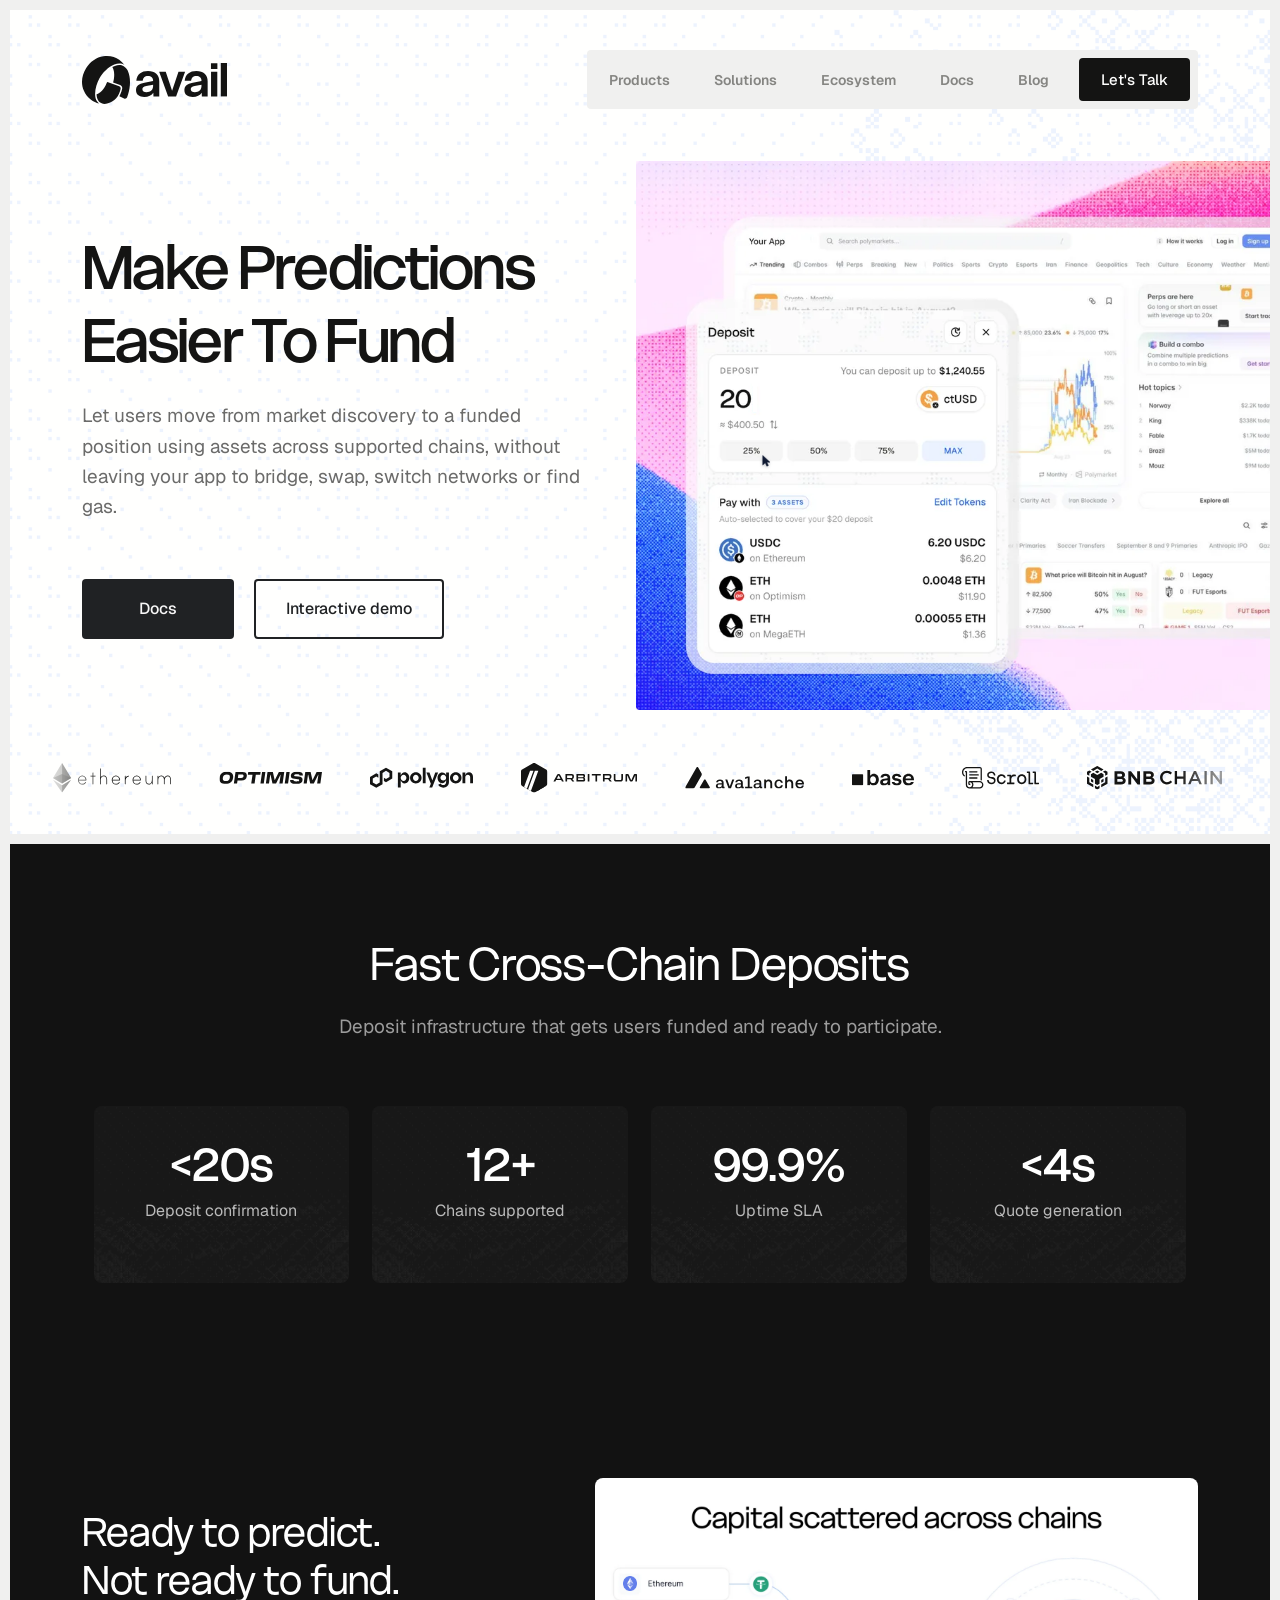
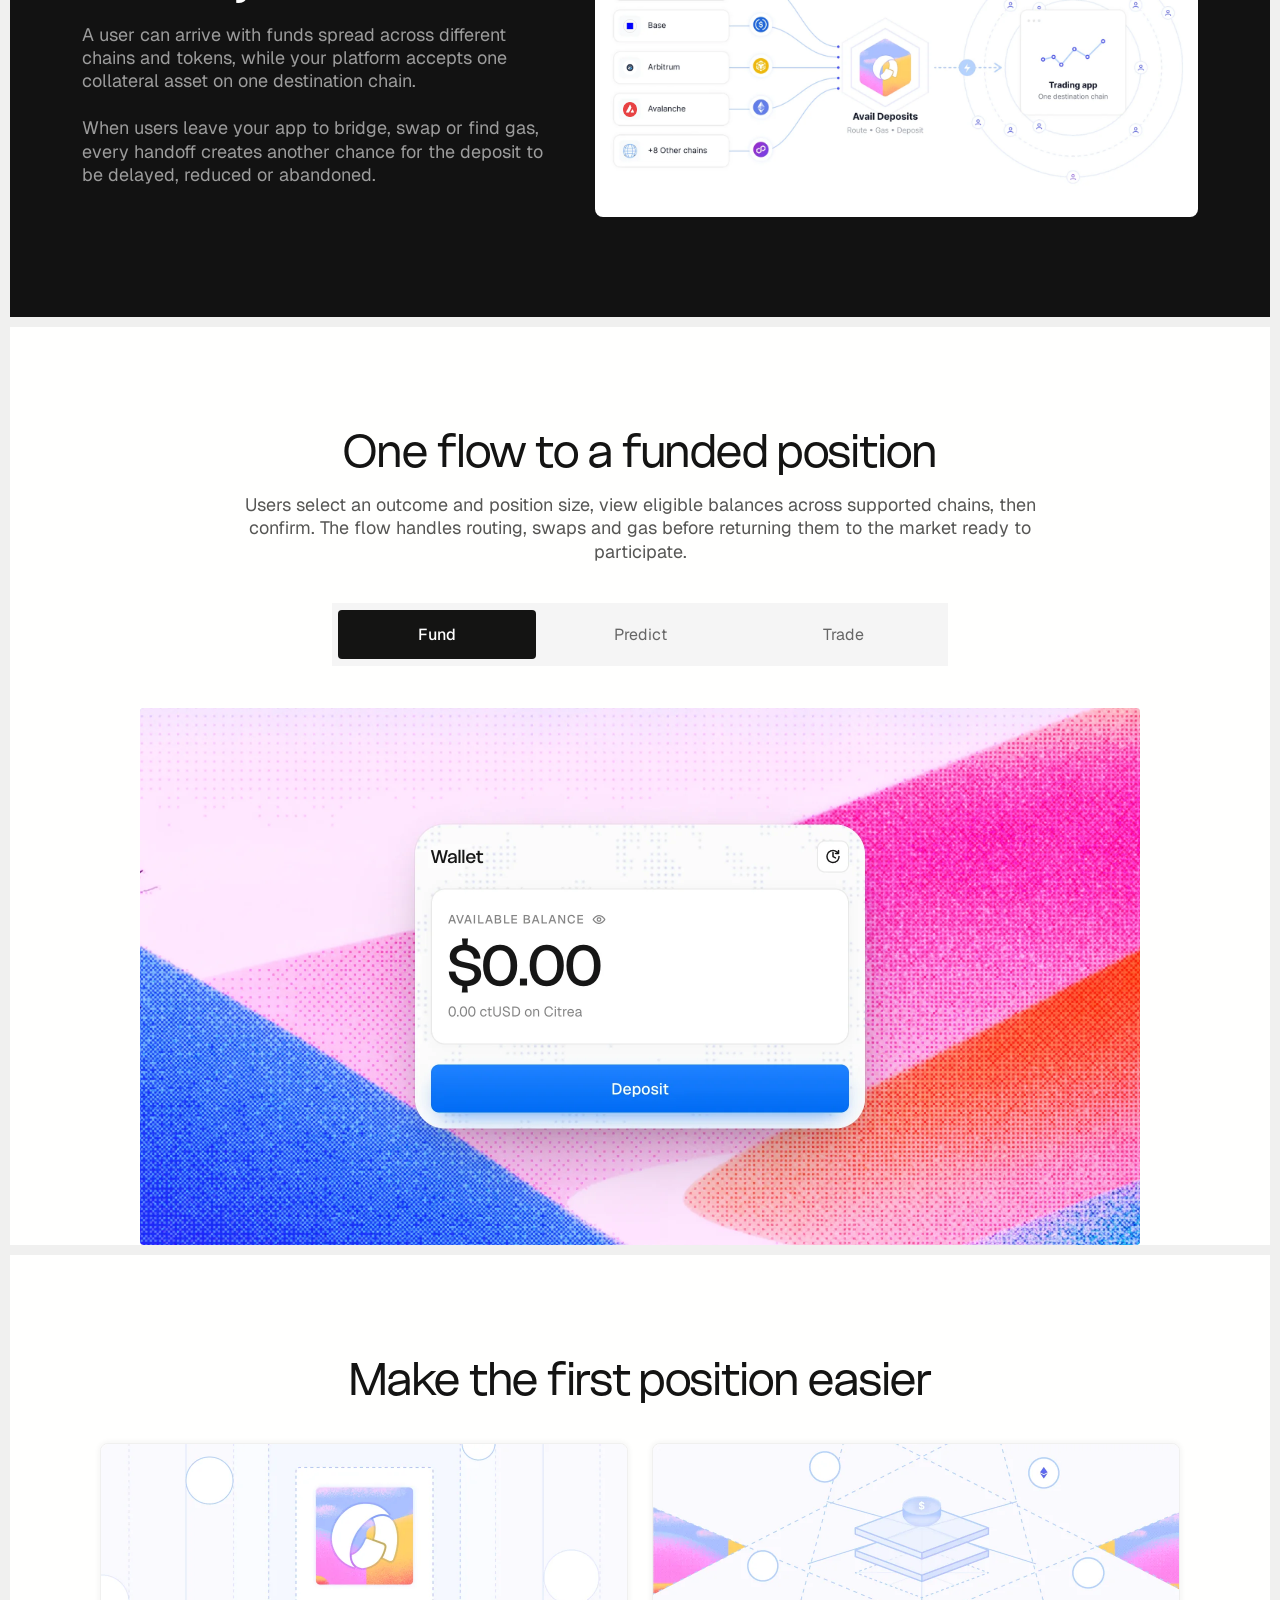
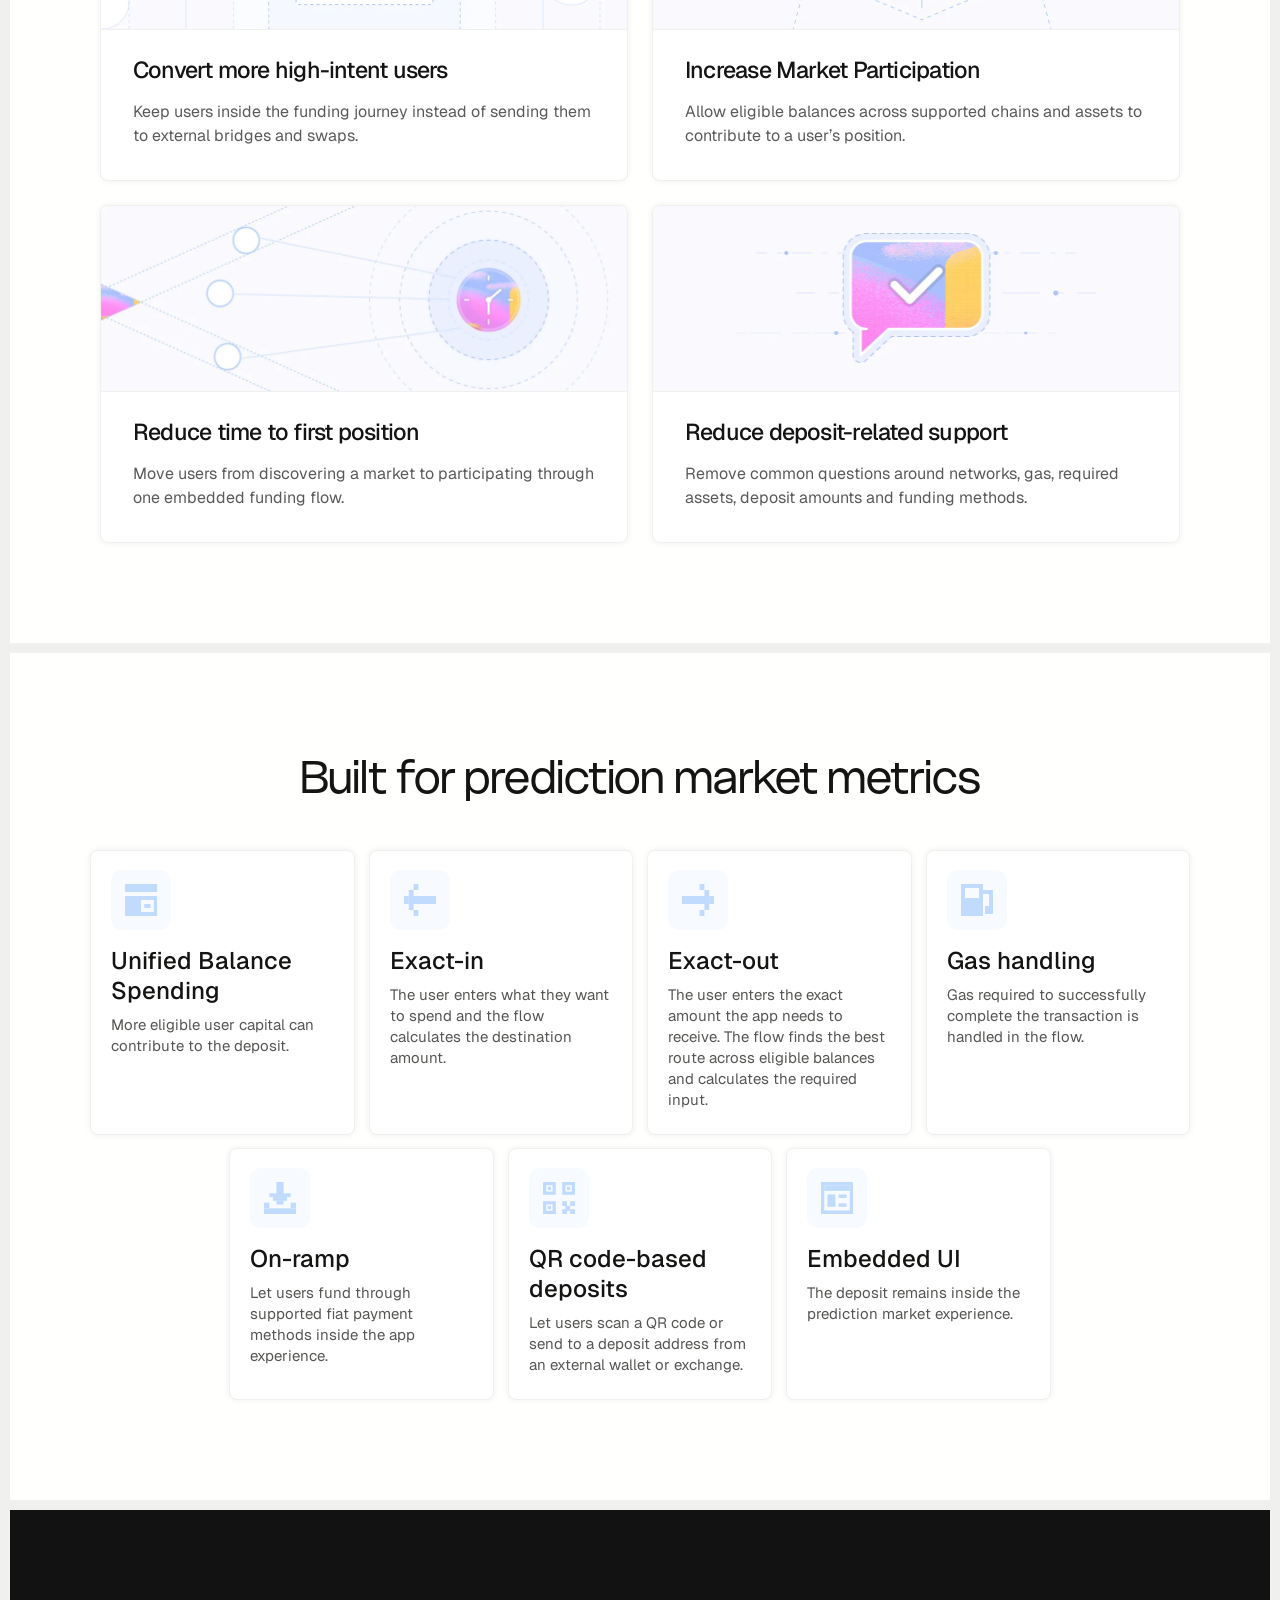
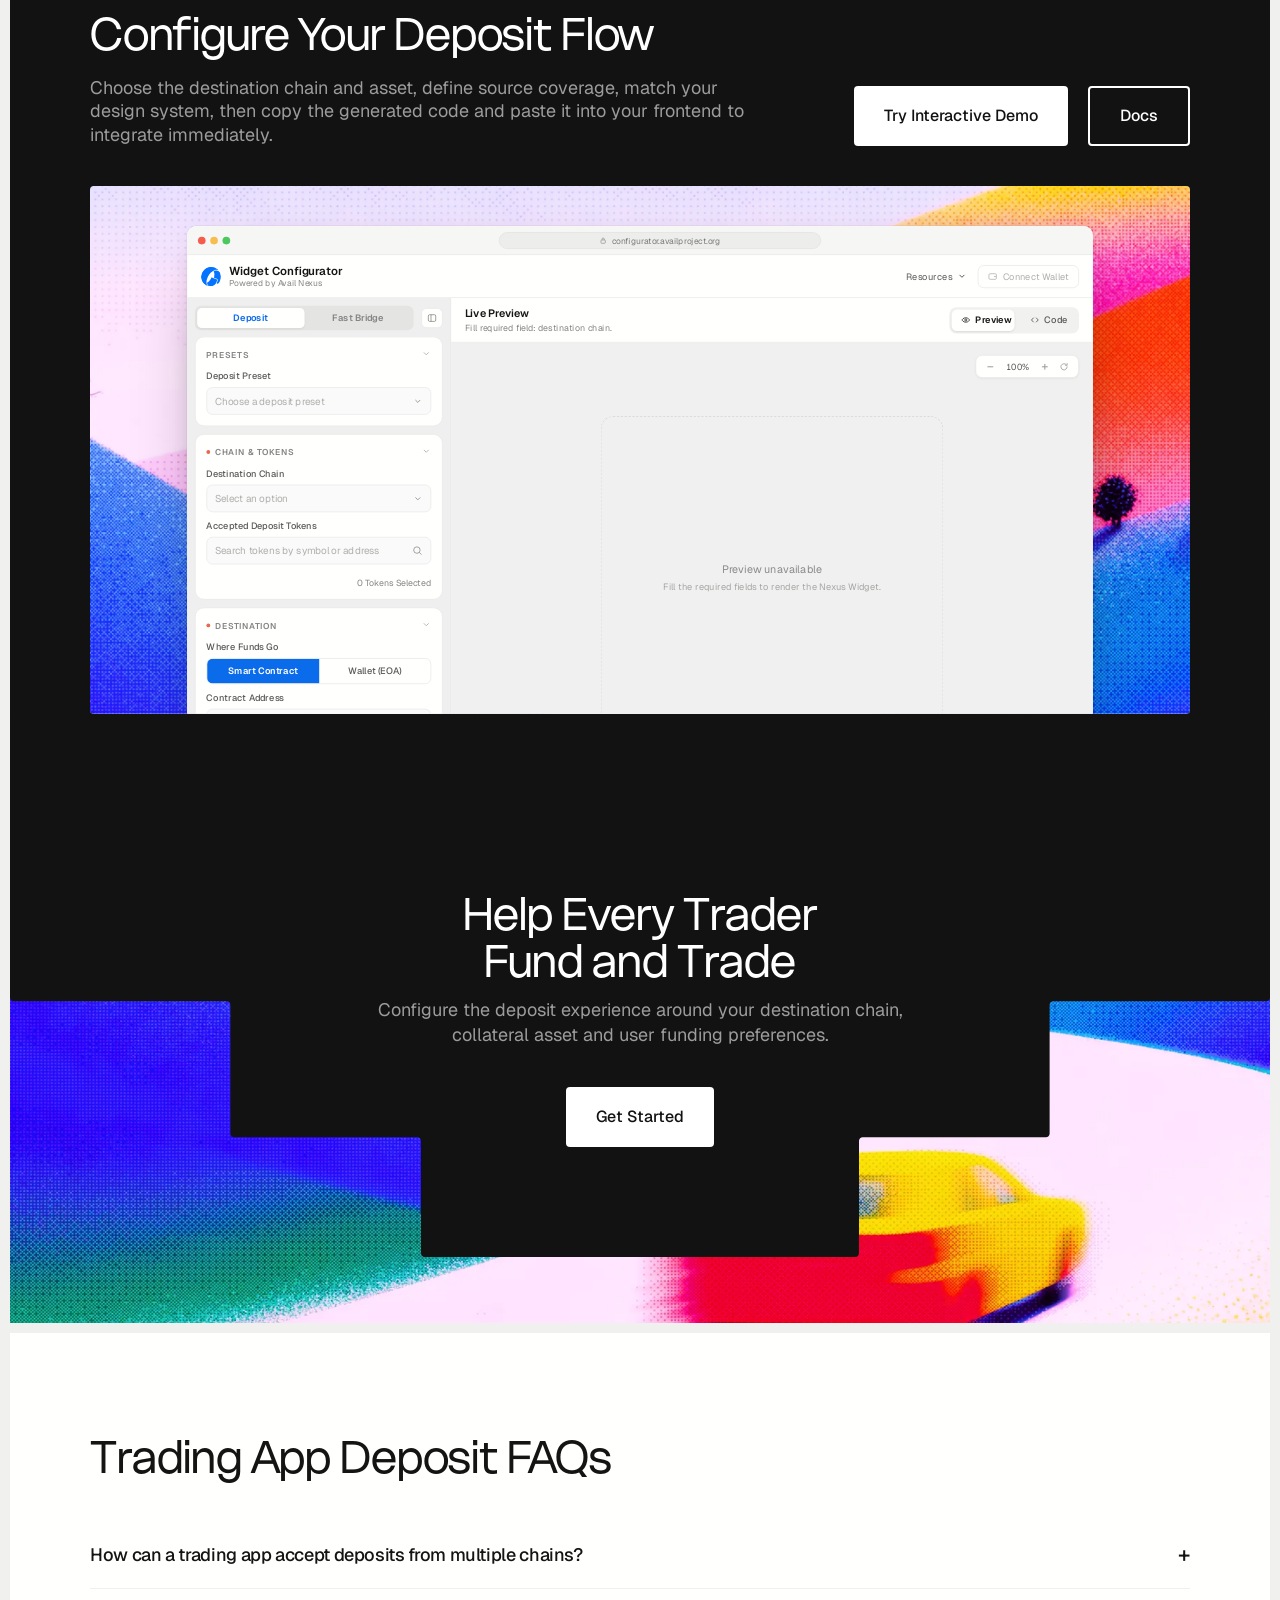
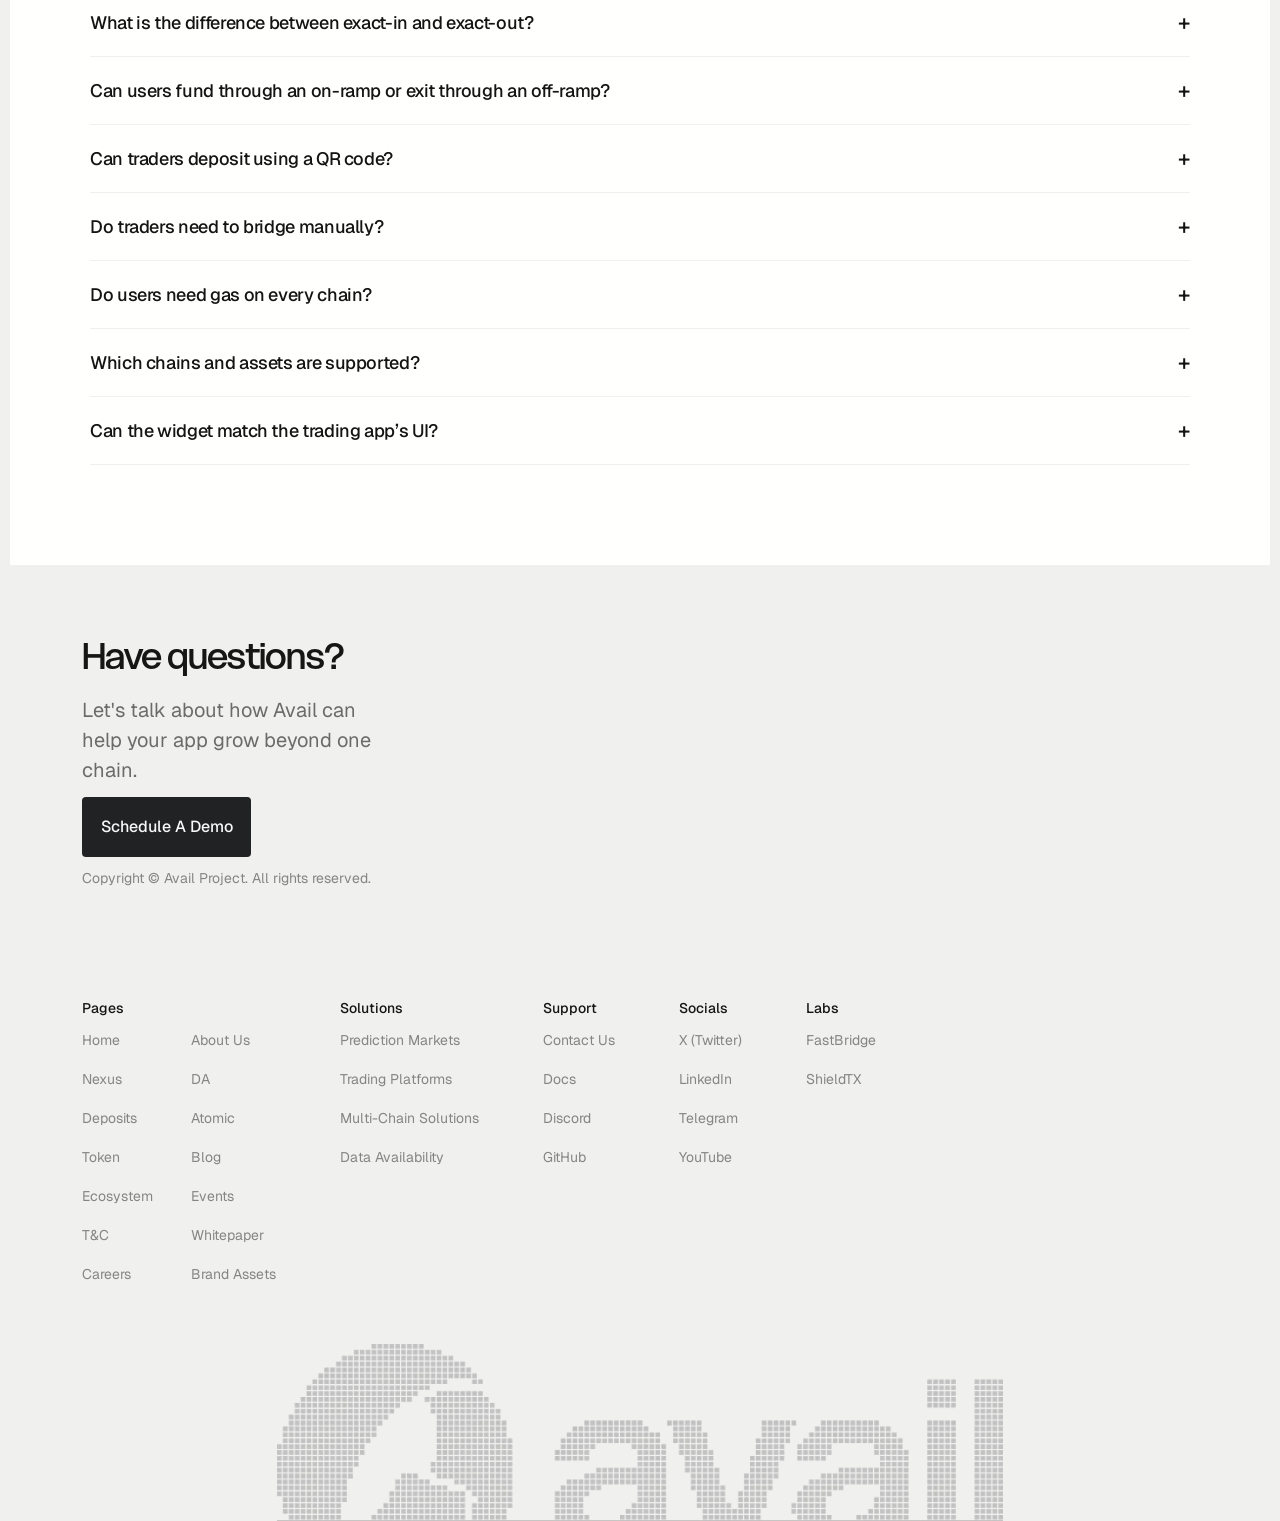
==== prediction-markets/index.html @ 35e4c823 "Bring the prediction page's copy up to the current design The page was built from Figma node 142:629" ====
<!doctype html>
<html lang="en">
<head>
<meta charset="utf-8">
<meta name="viewport" content="width=device-width, initial-scale=1">
<title>Avail Prediction Markets | Cross-Chain Deposit Infrastructure</title>
<meta name="description" content="Let users move from market discovery to a funded position using assets across supported chains, without leaving your app to bridge, swap, switch networks or find gas.">
<link rel="icon" href="../assets/avail-mark.svg">
<link rel="preload" as="image" href="../assets/hero-bg.webp" fetchpriority="high">
<link rel="preload" as="image" href="../assets/hero-position.webp"
      imagesrcset="../assets/hero-position-900.webp 900w, ../assets/hero-position-1400.webp 1400w, ../assets/hero-position.webp 2055w"
      imagesizes="(max-width: 1000px) 100vw, 52vw" fetchpriority="high">
<link rel="preconnect" href="https://fonts.googleapis.com">
<link rel="preconnect" href="https://fonts.gstatic.com" crossorigin>
<link href="https://fonts.googleapis.com/css2?family=Geist:wght@400;500;600&display=swap" rel="stylesheet">
<link rel="stylesheet" href="../styles.css?v=6">
</head>
<body class="page-position">
<div class="frame">

<!-- ========================= HERO ========================= -->
<header class="deposit-hero">
  <div class="nav-header">
    <a class="nav-logo" href="https://www.availproject.org/" aria-label="Avail home">
      <img class="nav-logo__mark" src="../assets/avail-mark.svg" alt="" width="48" height="48">
      <img class="nav-logo__wordmark" src="../assets/avail-wordmark.svg" alt="Avail" width="91" height="34">
    </a>

    <button class="nav-menu" id="navMenu" type="button"
            aria-expanded="false" aria-controls="mobileMenu" aria-label="Open menu">
      <span class="nav-menu__icon" aria-hidden="true"></span>
      <span class="nav-menu__label">Menu</span>
    </button>

    <div class="nav-pill">
      <nav class="nav" id="primaryNav" aria-label="Primary">
        <div class="nav-links">
          <div class="nav-dropdown">
            <button class="nav-links__trigger" type="button" id="trigger-products"
                    aria-haspopup="true" aria-expanded="false" aria-controls="menu-products">Products</button>
            <div class="nav-dropdown__menu nav-dropdown__menu--products" id="menu-products" role="menu" aria-labelledby="trigger-products">
              <div class="nav-dropdown__section">
                <p class="nav-dropdown__heading">For Builders</p>
                <a class="nav-dropdown__link" role="menuitem" href="https://www.availproject.org/deposits">Deposits</a>
                <a class="nav-dropdown__link" role="menuitem" href="https://www.availproject.org/nexus">Nexus</a>
                <a class="nav-dropdown__link" role="menuitem" href="https://www.availproject.org/da">DA</a>
                <a class="nav-dropdown__link" role="menuitem" href="https://www.availproject.org/atomic">Atomic</a>
              </div>
              <div class="nav-dropdown__section">
                <p class="nav-dropdown__heading">For Users</p>
                <a class="nav-dropdown__link" role="menuitem" href="https://fastbridge.availproject.org/" target="_blank" rel="noopener noreferrer">FastBridge</a>
                <a class="nav-dropdown__link" role="menuitem" href="https://www.shieldtx.xyz/" target="_blank" rel="noopener noreferrer">ShieldTX</a>
              </div>
            </div>
          </div>

          <div class="nav-dropdown">
            <button class="nav-links__trigger" type="button" id="trigger-solutions"
                    aria-haspopup="true" aria-expanded="false" aria-controls="menu-solutions">Solutions</button>
            <div class="nav-dropdown__menu" id="menu-solutions" role="menu" aria-labelledby="trigger-solutions">
              <div class="nav-dropdown__section">
                <p class="nav-dropdown__heading">App Developers</p>
                <a class="nav-dropdown__link" role="menuitem" href="https://www.availproject.org/prediction-markets">Prediction Markets</a>
                <a class="nav-dropdown__link" role="menuitem" href="https://www.availproject.org/trading">Trading Platforms</a>
                <a class="nav-dropdown__link" role="menuitem" href="https://www.availproject.org/nexus">Multi-Chain Solutions</a>
              </div>
              <div class="nav-dropdown__section">
                <p class="nav-dropdown__heading">Blockchain Developers</p>
                <a class="nav-dropdown__link" role="menuitem" href="https://www.availproject.org/da">Data Availability</a>
              </div>
            </div>
          </div>

          <a class="nav-links__item" href="https://www.availproject.org/ecosystem">Ecosystem</a>
          <a class="nav-links__item" href="https://docs.availproject.org/" target="_blank" rel="noopener noreferrer">Docs</a>
          <a class="nav-links__item" href="https://blog.availproject.org/" target="_blank" rel="noopener noreferrer">Blog</a>
        </div>
      </nav>
      <a class="btn btn-primary nav-header__cta" href="https://calendly.com/d/cwfp-t3y-gt2/avail-discovery-call" target="_blank" rel="noopener noreferrer">Let's Talk</a>
    </div>
  </div>

  <div class="deposit-hero__inner">
    <div class="deposit-hero__copy">
      <h1 class="deposit-hero__title">Make predictions easier to fund</h1>
      <p class="deposit-hero__lede">Let users move from market discovery to a funded position using assets across supported chains, without leaving your app to bridge, swap, switch networks or find gas.</p>
      <div class="deposit-hero__actions">
        <a class="btn btn-primary" href="https://docs.availproject.org/" target="_blank" rel="noopener noreferrer">Docs</a>
        <a class="btn btn-secondary" href="https://docs.availproject.org/docs/nexus/widgets/components/deposit" target="_blank" rel="noopener noreferrer">Interactive demo</a>
      </div>
    </div>

    <div class="deposit-hero__visual">
      <img class="deposit-hero__art" src="../assets/hero-position.webp" width="2055" height="1779"
           srcset="../assets/hero-position-900.webp 900w, ../assets/hero-position-1400.webp 1400w, ../assets/hero-position.webp 2055w"
           sizes="(max-width: 1000px) 100vw, 52vw"
           fetchpriority="high" decoding="async"
           alt="A prediction market app with the Deposit modal open: 20 ctUSD being funded from USDC on Ethereum, ETH on Optimism and ETH on MegaETH">
      <div class="deposit-hero__caret" aria-hidden="true"></div>
      <div class="deposit-hero__chip" aria-hidden="true"></div>
      <div class="deposit-hero__cursor deposit-hero__cursor--chips" aria-hidden="true">
        <svg viewBox="0 0 16 20" width="100%" height="100%" focusable="false">
          <path d="M1.2 .8 L1.2 16.4 L5.3 12.7 L7.9 18.2 L10.4 17 L7.8 11.7 L13 11.7 Z"
                fill="#101a33" stroke="#101a33" stroke-width=".7" stroke-linejoin="round"/>
        </svg>
      </div>
    </div>
  </div>

  <div class="trust">
    <div class="trust__marquee">
      <div class="trust__row">
        <span class="trust__item"><img src="../assets/chain-ethereum.svg" alt="Ethereum" width="141" height="38" decoding="async"></span>
        <span class="trust__item"><img src="../assets/chain-optimism.svg" alt="Optimism" width="122" height="38" decoding="async"></span>
        <span class="trust__item"><img src="../assets/chain-polygon.svg" alt="Polygon" width="122" height="38" decoding="async"></span>
        <span class="trust__item"><img src="../assets/chain-arbitrum.svg" alt="Arbitrum" width="138" height="38" decoding="async"></span>
        <span class="trust__item"><img src="../assets/chain-avalanche.svg" alt="Avalanche" width="142" height="38" decoding="async"></span>
        <span class="trust__item"><img src="../assets/chain-base.svg" alt="Base" width="73" height="38" decoding="async"></span>
        <span class="trust__item"><img src="../assets/chain-scroll.svg" alt="Scroll" width="92" height="38" decoding="async"></span>
        <span class="trust__item"><img src="../assets/chain-bnb-chain.svg" alt="BNB Chain" width="160" height="38" decoding="async"></span>
        <span class="trust__item"><img src="../assets/chain-hyperevm.svg" alt="HyperEVM" width="135" height="38" decoding="async"></span>
        <!-- second pass: the track loops on translateX(-50%), so it holds two identical halves -->
        <span class="trust__item" aria-hidden="true"><img src="../assets/chain-ethereum.svg" alt="" width="141" height="38" decoding="async"></span>
        <span class="trust__item" aria-hidden="true"><img src="../assets/chain-optimism.svg" alt="" width="122" height="38" decoding="async"></span>
        <span class="trust__item" aria-hidden="true"><img src="../assets/chain-polygon.svg" alt="" width="122" height="38" decoding="async"></span>
        <span class="trust__item" aria-hidden="true"><img src="../assets/chain-arbitrum.svg" alt="" width="138" height="38" decoding="async"></span>
        <span class="trust__item" aria-hidden="true"><img src="../assets/chain-avalanche.svg" alt="" width="142" height="38" decoding="async"></span>
        <span class="trust__item" aria-hidden="true"><img src="../assets/chain-base.svg" alt="" width="73" height="38" decoding="async"></span>
        <span class="trust__item" aria-hidden="true"><img src="../assets/chain-scroll.svg" alt="" width="92" height="38" decoding="async"></span>
        <span class="trust__item" aria-hidden="true"><img src="../assets/chain-bnb-chain.svg" alt="" width="160" height="38" decoding="async"></span>
        <span class="trust__item" aria-hidden="true"><img src="../assets/chain-hyperevm.svg" alt="" width="135" height="38" decoding="async"></span>
      </div>
    </div>
  </div>
</header>

<main>

<!-- ================= Fast Cross-Chain Deposits ================= -->
<section class="deposit-stats">
  <div class="container">
    <div class="deposit-stats__head">
      <h2 class="h2 h2--light">Fast Cross-Chain Deposits</h2>
      <p class="deposit-stats__lede">Deposit infrastructure that gets users funded and ready to participate.</p>
    </div>

    <div class="deposit-stats__grid">
      <div class="deposit-stat"><div class="deposit-stat__value">&lt;20s</div><div class="deposit-stat__label">Deposit confirmation</div></div>
      <div class="deposit-stat"><div class="deposit-stat__value">12+</div><div class="deposit-stat__label">Chains supported</div></div>
      <div class="deposit-stat"><div class="deposit-stat__value">99.9%</div><div class="deposit-stat__label">Uptime SLA</div></div>
      <div class="deposit-stat"><div class="deposit-stat__value">&lt;4s</div><div class="deposit-stat__label">Quote generation</div></div>
    </div>
  </div>

  <div class="deposit-ready">
    <div>
      <h2 class="deposit-ready__title">Ready to predict.<br>Not ready to fund.</h2>
      <div class="deposit-ready__body">
        <p>A user can arrive with funds spread across different chains and tokens, while your platform accepts one collateral asset on one destination chain.</p>
        <p>When users leave your app to bridge, swap or find gas, every handoff creates another chance for the deposit to be delayed, reduced or abandoned.</p>
      </div>
    </div>
    <div class="diagram">
      <img class="diagram__base" src="../assets/diagram-card.webp" loading="lazy" decoding="async" alt="Capital scattered across chains — Ethereum, Base, Arbitrum, Avalanche and 8 other chains routing through Avail Deposits into a trading app on one destination chain">
      <img class="diagram__pin" data-row="1" src="../assets/dg-icon-1.webp" loading="lazy" decoding="async" alt="">
      <img class="diagram__pin" data-row="2" src="../assets/dg-icon-2.webp" loading="lazy" decoding="async" alt="">
      <img class="diagram__pin" data-row="3" src="../assets/dg-icon-3.webp" loading="lazy" decoding="async" alt="">
      <img class="diagram__pin" data-row="4" src="../assets/dg-icon-4.webp" loading="lazy" decoding="async" alt="">
    </div>
  </div>
</section>

<!-- ============== One Flow to a Funded Position ============== -->
<section class="flow">
  <div class="container">
    <h2 class="h2 section__title">One flow to a funded position</h2>
    <p class="flow__lede">Users select an outcome and position size, view eligible balances across supported chains, then confirm. The flow handles routing, swaps and gas before returning them to the market ready to participate.</p>

    <div class="tabs" role="tablist" aria-label="Funded position steps">
      <button class="tab" role="tab" id="tab-fund"    data-seg="fund"    data-label="Fund"    aria-controls="clip-fund"    aria-selected="true">Fund</button>
      <button class="tab" role="tab" id="tab-predict" data-seg="predict" data-label="Predict" aria-controls="clip-predict" aria-selected="false">Predict</button>
      <button class="tab" role="tab" id="tab-trade"   data-seg="trade"   data-label="Trade"   aria-controls="clip-trade"   aria-selected="false">Trade</button>
    </div>
  </div>

  <!-- One continuous run from an empty wallet to a cast bet, cut into the
       three parts the tabs describe. -->
  <div class="flow__panel">
    <video class="flow__video is-on" id="clip-fund" data-seg="fund"
           role="tabpanel" aria-labelledby="tab-fund"
           aria-label="An empty ctUSD wallet on Citrea funded in one deposit, drawing on balances across supported chains"
           data-src="../assets/position/fund.mp4" data-src-sm="../assets/position/fund-sm.mp4" data-poster="../assets/position/fund.webp"
           muted playsinline preload="none"></video>

    <video class="flow__video" id="clip-predict" data-seg="predict"
           role="tabpanel" aria-labelledby="tab-predict" aria-hidden="true"
           aria-label="Picking an outcome on the Citrea Markets question — will BTC close above $120,000 in 2026 — and sizing the position"
           data-src="../assets/position/predict.mp4" data-src-sm="../assets/position/predict-sm.mp4" data-poster="../assets/position/predict.webp"
           muted playsinline preload="none"></video>

    <video class="flow__video" id="clip-trade" data-seg="trade"
           role="tabpanel" aria-labelledby="tab-trade" aria-hidden="true"
           aria-label="Casting the bet — 20.00 ctUSD for 24.09 shares at 83 cents, to win $23.26"
           data-src="../assets/position/trade.mp4" data-src-sm="../assets/position/trade-sm.mp4" data-poster="../assets/position/trade.webp"
           muted playsinline preload="none"></video>
  </div>
</section>

<!-- ============== Get Traders to Their First Trade ============== -->
<section class="section-light">
  <div class="container">
    <h2 class="h2 section__title">Make the first position easier</h2>

    <div class="feature-grid">
      <article class="fcard">
        <div class="fcard__art"><img src="../assets/illo-convert.webp" alt="" loading="lazy"></div>
        <div class="fcard__body">
          <h3 class="fcard__title">Convert more high-intent users</h3>
          <p class="fcard__text">Keep users inside the funding journey instead of sending them to external bridges and swaps.</p>
        </div>
      </article>

      <article class="fcard">
        <div class="fcard__art"><img src="../assets/illo-capital.webp" alt="" loading="lazy"></div>
        <div class="fcard__body">
          <h3 class="fcard__title">Increase Market Participation</h3>
          <p class="fcard__text">Allow eligible balances across supported chains and assets to contribute to a user’s position.</p>
        </div>
      </article>

      <article class="fcard">
        <div class="fcard__art"><img src="../assets/illo-time.webp" alt="" loading="lazy"></div>
        <div class="fcard__body">
          <h3 class="fcard__title">Reduce time to first position</h3>
          <p class="fcard__text">Move users from discovering a market to participating through one embedded funding flow.</p>
        </div>
      </article>

      <article class="fcard">
        <div class="fcard__art"><img src="../assets/illo-support.webp" alt="" loading="lazy"></div>
        <div class="fcard__body">
          <h3 class="fcard__title">Reduce deposit-related support</h3>
          <p class="fcard__text">Remove common questions around networks, gas, required assets, deposit amounts and funding methods.</p>
        </div>
      </article>
    </div>
  </div>
</section>

<!-- ================== Built for Trading Metrics ================== -->
<section class="metrics">
  <div class="container">
    <h2 class="h2 section__title">Built for prediction market metrics</h2>

    <div class="metrics__grid">
      <article class="mcard">
        <div class="mcard__icon"><img src="../assets/ic-wallet.svg" alt="" loading="lazy"></div>
        <h3 class="mcard__title">Unified Balance Spending</h3>
        <p class="mcard__text">More eligible user capital can contribute to the deposit.</p>
      </article>
      <article class="mcard">
        <div class="mcard__icon"><img src="../assets/ic-exact-in.svg" alt="" loading="lazy"></div>
        <h3 class="mcard__title">Exact-in</h3>
        <p class="mcard__text">The user enters what they want to spend and the flow calculates the destination amount.</p>
      </article>
      <article class="mcard">
        <div class="mcard__icon"><img src="../assets/ic-exact-out.svg" data-flip alt="" loading="lazy"></div>
        <h3 class="mcard__title">Exact-out</h3>
        <p class="mcard__text">The user enters the exact amount the app needs to receive. The flow finds the best route across eligible balances and calculates the required input.</p>
      </article>
      <article class="mcard">
        <div class="mcard__icon"><img src="../assets/ic-gas.svg" alt="" loading="lazy"></div>
        <h3 class="mcard__title">Gas handling</h3>
        <p class="mcard__text">Gas required to successfully complete the transaction is handled in the flow.</p>
      </article>
      <article class="mcard">
        <div class="mcard__icon"><img src="../assets/ic-onramp.svg" alt="" loading="lazy"></div>
        <h3 class="mcard__title">On-ramp</h3>
        <p class="mcard__text">Let users fund through supported fiat payment methods inside the app experience.</p>
      </article>
      <article class="mcard">
        <div class="mcard__icon"><img src="../assets/ic-qr.svg" alt="" loading="lazy"></div>
        <h3 class="mcard__title">QR code-based deposits</h3>
        <p class="mcard__text">Let users scan a QR code or send to a deposit address from an external wallet or exchange.</p>
      </article>
      <article class="mcard">
        <div class="mcard__icon"><img src="../assets/ic-embedded.svg" alt="" loading="lazy"></div>
        <h3 class="mcard__title">Embedded UI</h3>
        <p class="mcard__text">The deposit remains inside the prediction market experience.</p>
      </article>
    </div>
  </div>
</section>

<!-- ============== Configure Your Deposit Flow + CTA ============== -->
<section class="configure">
  <div class="configure__head">
    <div class="configure__copy">
      <h2 class="h2 h2--light">Configure Your Deposit Flow</h2>
      <p class="configure__lede">Choose the destination chain and asset, define source coverage, match your design system, then copy the generated code and paste it into your frontend to integrate immediately.</p>
    </div>
    <div class="configure__actions">
      <a class="btn btn-light" href="https://docs.availproject.org/docs/nexus/widgets/components/deposit" target="_blank" rel="noopener noreferrer">Try Interactive Demo</a>
      <a class="btn btn-ghost" href="https://docs.availproject.org/" target="_blank" rel="noopener noreferrer">Docs</a>
    </div>
  </div>

  <div class="configure__panel">
    <!-- the Widget Configurator prototype itself, on the artboard's own gradient -->
    <div class="configurator" id="configurator">
      <iframe class="configurator__frame" id="configuratorFrame"
              title="Widget Configurator walkthrough — presets, chain and tokens, destination, amount rules, theming and the embed code"
              data-src="../flow/configurator.html?hold=1&amp;bg=position-config-bg.webp"
              loading="lazy" tabindex="-1" scrolling="no"></iframe>
    </div>
  </div>

  <div class="cta">
    <img class="cta__bg" src="../assets/position-cta-gradient.webp" alt="" loading="lazy">
    <img class="cta__mask" src="../assets/cta-union.svg" alt="" loading="lazy" decoding="async">
    <div class="cta__inner">
      <div>
        <h2 class="cta__title">Help Every Trader<br>Fund and Trade</h2>
        <p class="cta__text">Configure the deposit experience around your destination chain, collateral asset and user funding preferences.</p>
      </div>
      <div class="cta__actions">
        <a class="btn btn-light" href="https://docs.availproject.org/docs/nexus/widgets/components/deposit" target="_blank" rel="noopener noreferrer">Get Started</a>
      </div>
    </div>
  </div>
</section>

<!-- ========================= FAQs ========================= -->
<section class="faq">
  <div class="container">
    <h2 class="h2 section__title section__title--left">Trading App Deposit FAQs</h2>

    <div class="faq__list" id="faqList">
      <div class="faq__item" data-open="false">
        <button class="faq__q" aria-expanded="false">How can a trading app accept deposits from multiple chains?<span class="faq__icon" aria-hidden="true">+</span></button>
        <div class="faq__a"><div><p>Add an embedded cross-chain deposit flow that accepts eligible assets from supported source chains and delivers the required collateral into the destination app. Routing, bridging and swaps happen inside the funding journey.</p></div></div>
      </div>
      <div class="faq__item" data-open="false">
        <button class="faq__q" aria-expanded="false">What is the difference between exact-in and exact-out?<span class="faq__icon" aria-hidden="true">+</span></button>
        <div class="faq__a"><div><p>Exact-in starts with the amount the trader wants to spend and calculates the destination output. Exact-out starts with the exact amount the app needs to receive, then finds the best route across eligible balances and calculates the required input.</p></div></div>
      </div>
      <div class="faq__item" data-open="false">
        <button class="faq__q" aria-expanded="false">Can users fund through an on-ramp or exit through an off-ramp?<span class="faq__icon" aria-hidden="true">+</span></button>
        <div class="faq__a"><div><p>The experience can surface supported fiat on-ramp and off-ramp routes alongside crypto deposits, subject to provider, asset and regional coverage.</p></div></div>
      </div>
      <div class="faq__item" data-open="false">
        <button class="faq__q" aria-expanded="false">Can traders deposit using a QR code?<span class="faq__icon" aria-hidden="true">+</span></button>
        <div class="faq__a"><div><p>QR code-based deposits let a trader send funds from a supported external wallet or exchange to a deposit address, after which the flow routes the funds into the required destination asset.</p></div></div>
      </div>
      <div class="faq__item" data-open="false">
        <button class="faq__q" aria-expanded="false">Do traders need to bridge manually?<span class="faq__icon" aria-hidden="true">+</span></button>
        <div class="faq__a"><div><p>No. The user stays inside the app while the required cross-chain routing is handled within the deposit flow.</p></div></div>
      </div>
      <div class="faq__item" data-open="false">
        <button class="faq__q" aria-expanded="false">Do users need gas on every chain?<span class="faq__icon" aria-hidden="true">+</span></button>
        <div class="faq__a"><div><p>Gas required to successfully complete the transaction is handled in the flow, so users do not need to separately acquire the required native gas tokens for each step.</p></div></div>
      </div>
      <div class="faq__item" data-open="false">
        <button class="faq__q" aria-expanded="false">Which chains and assets are supported?<span class="faq__icon" aria-hidden="true">+</span></button>
        <div class="faq__a"><div><p>Coverage changes as the network expands. Link users to the live supported chains and tokens documentation for the current list.</p></div></div>
      </div>
      <div class="faq__item" data-open="false">
        <button class="faq__q" aria-expanded="false">Can the widget match the trading app’s UI?<span class="faq__icon" aria-hidden="true">+</span></button>
        <div class="faq__a"><div><p>Yes. Teams can configure supported chains and tokens and adapt the widget interface to fit the application experience.</p></div></div>
      </div>
    </div>
  </div>
</section>

</main>

<!-- ========================= FOOTER ========================= -->
<footer class="site-footer">
  <div class="site-footer__top">
    <div class="site-footer__cta">
      <h2 class="site-footer__headline">Have questions?</h2>
      <p class="site-footer__subcopy">Let's talk about how Avail can help your app grow beyond one chain.</p>
      <a class="btn btn-primary site-footer__btn" href="https://calendly.com/d/cwfp-t3y-gt2/avail-discovery-call" target="_blank" rel="noopener noreferrer">Schedule A Demo</a>
      <p class="site-footer__copyright">Copyright &copy; Avail Project. All rights reserved.</p>
    </div>

    <nav class="site-footer__nav" aria-label="Footer">
      <div class="site-footer__nav-group site-footer__nav-group--pages">
        <h3 class="site-footer__nav-heading">Pages</h3>
        <ul class="site-footer__nav-list site-footer__nav-list--pages">
          <li><a class="site-footer__nav-link" href="https://www.availproject.org/">Home</a></li>
          <li><a class="site-footer__nav-link" href="https://www.availproject.org/about">About Us</a></li>
          <li><a class="site-footer__nav-link" href="https://www.availproject.org/nexus">Nexus</a></li>
          <li><a class="site-footer__nav-link" href="https://www.availproject.org/da">DA</a></li>
          <li><a class="site-footer__nav-link" href="https://www.availproject.org/deposits">Deposits</a></li>
          <li><a class="site-footer__nav-link" href="https://www.availproject.org/atomic">Atomic</a></li>
          <li><a class="site-footer__nav-link" href="https://www.availproject.org/token">Token</a></li>
          <li><a class="site-footer__nav-link" href="https://blog.availproject.org/" target="_blank" rel="noopener noreferrer">Blog</a></li>
          <li><a class="site-footer__nav-link" href="https://www.availproject.org/ecosystem">Ecosystem</a></li>
          <li><a class="site-footer__nav-link" href="https://www.availproject.org/events">Events</a></li>
          <li><a class="site-footer__nav-link" href="https://www.availproject.org/terms">T&amp;C</a></li>
          <li><a class="site-footer__nav-link" href="https://www.availproject.org/whitepaper">Whitepaper</a></li>
          <li><a class="site-footer__nav-link" href="https://avail.keka.com/careers" target="_blank" rel="noopener noreferrer">Careers</a></li>
          <li><a class="site-footer__nav-link" href="https://www.availproject.org/brand">Brand Assets</a></li>
        </ul>
      </div>

      <div class="site-footer__nav-group">
        <h3 class="site-footer__nav-heading">Solutions</h3>
        <ul class="site-footer__nav-list">
          <li><a class="site-footer__nav-link" href="https://www.availproject.org/prediction-markets">Prediction Markets</a></li>
          <li><a class="site-footer__nav-link" href="https://www.availproject.org/trading">Trading Platforms</a></li>
          <li><a class="site-footer__nav-link" href="https://www.availproject.org/nexus">Multi-Chain Solutions</a></li>
          <li><a class="site-footer__nav-link" href="https://www.availproject.org/da">Data Availability</a></li>
        </ul>
      </div>

      <div class="site-footer__nav-group">
        <h3 class="site-footer__nav-heading">Support</h3>
        <ul class="site-footer__nav-list">
          <li><a class="site-footer__nav-link" href="https://www.availproject.org/contact">Contact Us</a></li>
          <li><a class="site-footer__nav-link" href="https://docs.availproject.org/" target="_blank" rel="noopener noreferrer">Docs</a></li>
          <li><a class="site-footer__nav-link" href="https://discord.com/invite/AvailProject" target="_blank" rel="noopener noreferrer">Discord</a></li>
          <li><a class="site-footer__nav-link" href="https://github.com/availproject" target="_blank" rel="noopener noreferrer">GitHub</a></li>
        </ul>
      </div>

      <div class="site-footer__nav-group">
        <h3 class="site-footer__nav-heading">Socials</h3>
        <ul class="site-footer__nav-list">
          <li><a class="site-footer__nav-link" href="https://x.com/AvailProject" target="_blank" rel="noopener noreferrer">X (Twitter)</a></li>
          <li><a class="site-footer__nav-link" href="https://www.linkedin.com/company/availproject/" target="_blank" rel="noopener noreferrer">LinkedIn</a></li>
          <li><a class="site-footer__nav-link" href="https://t.me/AvailCommunity" target="_blank" rel="noopener noreferrer">Telegram</a></li>
          <li><a class="site-footer__nav-link" href="https://www.youtube.com/@AvailProject" target="_blank" rel="noopener noreferrer">YouTube</a></li>
        </ul>
      </div>

      <div class="site-footer__nav-group">
        <h3 class="site-footer__nav-heading">Labs</h3>
        <ul class="site-footer__nav-list">
          <li><a class="site-footer__nav-link" href="https://fastbridge.availproject.org/" target="_blank" rel="noopener noreferrer">FastBridge</a></li>
          <li><a class="site-footer__nav-link" href="https://www.shieldtx.xyz/" target="_blank" rel="noopener noreferrer">ShieldTX</a></li>
        </ul>
      </div>
    </nav>
  </div>

  <div class="site-footer__logo">
    <img class="site-footer__logo-img" src="../assets/footer-wordmark.webp" alt="" loading="lazy">
  </div>
</footer>

</div><!-- /.frame -->

<div class="mobile-menu-overlay" id="mobileMenuOverlay" hidden></div>
<div class="mobile-menu" id="mobileMenu" hidden>
  <nav class="mobile-menu__nav" aria-label="Mobile">
    <details class="mobile-menu__details">
      <summary class="mobile-menu__link">Products</summary>
      <div class="mobile-menu__sub">
        <p class="mobile-menu__heading">For Builders</p>
        <a class="mobile-menu__sublink" href="https://www.availproject.org/deposits">Deposits</a>
        <a class="mobile-menu__sublink" href="https://www.availproject.org/nexus">Nexus</a>
        <a class="mobile-menu__sublink" href="https://www.availproject.org/da">DA</a>
        <a class="mobile-menu__sublink" href="https://www.availproject.org/atomic">Atomic</a>
        <p class="mobile-menu__heading">For Users</p>
        <a class="mobile-menu__sublink" href="https://fastbridge.availproject.org/" target="_blank" rel="noopener noreferrer">FastBridge</a>
        <a class="mobile-menu__sublink" href="https://www.shieldtx.xyz/" target="_blank" rel="noopener noreferrer">ShieldTX</a>
      </div>
    </details>
    <details class="mobile-menu__details">
      <summary class="mobile-menu__link">Solutions</summary>
      <div class="mobile-menu__sub">
        <p class="mobile-menu__heading">App Developers</p>
        <a class="mobile-menu__sublink" href="https://www.availproject.org/prediction-markets">Prediction Markets</a>
        <a class="mobile-menu__sublink" href="https://www.availproject.org/trading">Trading Platforms</a>
        <a class="mobile-menu__sublink" href="https://www.availproject.org/nexus">Multi-Chain Solutions</a>
        <p class="mobile-menu__heading">Blockchain Developers</p>
        <a class="mobile-menu__sublink" href="https://www.availproject.org/da">Data Availability</a>
      </div>
    </details>
    <a class="mobile-menu__link" href="https://www.availproject.org/ecosystem">Ecosystem</a>
    <a class="mobile-menu__link" href="https://docs.availproject.org/" target="_blank" rel="noopener noreferrer">Docs</a>
    <a class="mobile-menu__link" href="https://blog.availproject.org/" target="_blank" rel="noopener noreferrer">Blog</a>
    <a class="btn btn-primary mobile-menu__cta" href="https://calendly.com/d/cwfp-t3y-gt2/avail-discovery-call" target="_blank" rel="noopener noreferrer">Let's Talk</a>
  </nav>
</div>

<script src="../js/deposits.js?v=6" defer></script>

</body>
</html>
---- styles.css ----
/* ============================================================================
   MERGING INTO availproject.org
   ----------------------------------------------------------------------------
   This file is written to be absorbed, not shipped next to the parent's
   stylesheets. The parent loads variables -> base -> nav -> footer -> common,
   and its common.css is already a concatenation of per-page files under
   "===== <name>.css =====" banners. So the merge is:

     1. Delete every block marked  MERGE: DROP.  The parent already supplies
        it, and a second copy is how the two drift apart.
     2. Append what is left to common.css under a new "===== deposits.css ====="
        banner, keeping this file's internal order - several rules depend on it.
     3. Move js/deposits.js into the parent's js/ folder as-is; it already
        matches the parent's one-file-per-page-behaviour convention, and the
        page loads it with defer.

   Anything NOT marked MERGE: DROP is page-specific and travels with the page.
   Class names are already namespaced (deposit-hero*, deposit-ready*,
   deposit-stat*), so nothing here collides with the parent's common.css.

   Deliberate deviations, and why, are in README > Merging into availproject.org.
   ========================================================================== */

/* ============================================================
   Avail Trading — Cross-Chain Deposit Infrastructure
   Built from Figma: Website-Design / node 74:46
   ============================================================ */

/* ---------- Fonts ----------
   MERGE: DROP - variables.css declares both Delight faces already. */
@font-face {
  font-family: 'Delight';
  src: local('Delight Regular'), url('assets/fonts/Delight-Regular.woff2') format('woff2');
  font-weight: 400; font-style: normal; font-display: swap;
}
@font-face {
  font-family: 'Delight';
  src: local('Delight Medium'), url('assets/fonts/Delight-Medium.woff2') format('woff2');
  font-weight: 500; font-style: normal; font-display: swap;
}

/* ---------- Tokens ----------
   MERGE: the names below that the parent's variables.css already defines are
   marked (parent). DROP those lines; keep the rest, which are page-local, and
   move them into the deposits.css block so they sit with the rules using them.
   --page is the open decision: the parent caps every page at 1440px, this one
   runs clamp(1355px, 100vw - 20px, 1760px) and every inner width is a fraction
   of it, so changing it rescales the whole composition. */
:root {
  --black:            #141413;   /* (parent) */
  --ink-card:       #141415;
  --ink-strong:     #151514;
  --text-lg:        #6b6b6a;   /* 20px hero paragraph */
  --text-md:        #565654;   /* 18/15px body */
  --text-muted:     #858585;   /* footer links */
  --nav-link:       #858582;   /* (parent) */
  --card-body:      rgba(20, 20, 21, .7);

  --dark-bg:        #121212;
  --dark-card:      #232323;
  --dark-text:      #9c9c9c;
  --dark-card-text: rgba(255, 255, 255, .7);

  --white:        #fffffe;   /* (parent) */
  --heading:      #161615;   /* (parent) */
  --btn-dark:     #202224;   /* (parent) */
  --btn-dark-text:#f7f7f7;   /* (parent) */
  --grey:    #f0f0ef;   /* (parent) */
  --surface-tab:    #f5f5f5;
  --icon-tile:      #f7fbff;
  --frame:          #ebebeb;
  --border:         #f0f0ef;   /* (parent) */

  --display: 'Delight', 'Geist', system-ui, -apple-system, sans-serif;   /* (parent) */
  --sans:    'Geist', system-ui, -apple-system, 'Segoe UI', sans-serif;   /* (parent) */

  --r-sm: 4px;
  --r-md: 8px;
  --r-lg: 12px;

  /* --page is the design content width (1355px in Figma's 1375px frame).
     Above the design width it grows with the viewport and every inner
     max-width below is expressed as a fraction of it, so the whole
     composition scales instead of just gaining empty gutters. */
  --page:   1355px;
  --section-frame:   10px;   /* (parent) */                            /* Figma frame inset */
  --content-inset: 72px;   /* (parent) */                            /* fixed, as on availproject.org */
  --gutter:    80px;   /* (parent) */
}

@media (min-width: 1201px) {
  :root { --page: clamp(1355px, calc(100vw - 2 * var(--section-frame)), 1760px); }
}

/* ---------- Reset ----------
   MERGE: DROP - base.css covers the reset and the a/img/button defaults. */
*, *::before, *::after { box-sizing: border-box; }
html { -webkit-text-size-adjust: 100%; scroll-behavior: smooth; }
body {
  margin: 0;
  background: var(--white);
  color: var(--black);
  font-family: var(--sans);
  overflow-x: hidden;
}
img { display: block; max-width: 100%; }
a { color: inherit; text-decoration: none; }
button { font: inherit; color: inherit; background: none; border: 0; cursor: pointer; }
p { margin: 0; }
h1, h2, h3 { margin: 0; font-weight: 400; }
ul { margin: 0; padding: 0; list-style: none; }

/* ---------- Layout primitives ---------- */
/* Figma insets the body by 10px on the top/left/right and puts a 10px gap
   between section blocks; the frame colour shows through those gaps. */
.frame {
  background: var(--grey);
  padding: var(--section-frame) var(--section-frame) 0;
}
.frame > .deposit-hero { margin-bottom: var(--section-frame); }
.frame > main {
  display: flex; flex-direction: column;
  gap: var(--section-frame);
}
/* the footer butts directly against the last section — no gap in Figma */

.container { max-width: var(--page); margin-inline: auto; padding-inline: var(--gutter); }
.container--wide { padding-inline: var(--content-inset); }

/* ---------- Buttons ----------
   MERGE: DROP .btn / .btn-primary / .btn-secondary — they are the parent's rules
   verbatim (common.css, "deposit-base" block): 60px tall, square, Geist 500
   16px, duplicated here only so this folder stands alone.
   MERGE: KEEP .btn-light / .btn-ghost — page-local on-dark variants. The parent
   has no equivalent; it re-tints .btn-secondary by context instead. */
.btn {
  display: inline-flex; align-items: center; justify-content: center;
  height: 60px; padding: 0 30px;
  border-radius: var(--r-sm);        /* 4px, the same small radius the tabs
                                        and nav controls already use */
  font-family: var(--sans); font-weight: 500; font-size: 16px; line-height: 1;
  text-align: center; white-space: nowrap;
  transition: opacity .2s ease, background .2s ease, color .2s ease;
}
.btn-primary { background: var(--btn-dark); color: var(--btn-dark-text); }
.btn-primary:hover { opacity: .88; }
.btn-secondary {
  background: transparent; color: var(--btn-dark);
  border: 2px solid var(--btn-dark);
}
.btn-secondary:hover { background: var(--btn-dark); color: var(--btn-dark-text); }
.btn-light   { background: #fff; color: var(--dark-bg); }
.btn-ghost   { background: var(--dark-bg); color: #fff; border: 2px solid #fff; text-transform: capitalize; }
.btn-light:hover, .btn-ghost:hover { opacity: .88; }

/* ============================================================
   HERO
   ============================================================ */
.deposit-hero {
  position: relative;
  background: var(--white);
  overflow: hidden;
}
/* Blue pixel-grid backdrop (4941x2520), mirrored from the supplied art. Not a
   tile — the dot density is composed, heaviest down what is now the right edge —
   so it is placed once and anchored right, letting the crop come off the sparse
   left side. No opacity here: the PNG already
   carries a flat alpha of 64/255, so the 25% wash is baked into the file. */
.deposit-hero::before {
  content: '';
  position: absolute; inset: 0;
  background-image: url('assets/hero-bg.webp');
  background-size: cover;
  background-position: right center;
  background-repeat: no-repeat;
  pointer-events: none;
}
.deposit-hero > * { position: relative; z-index: 1; }

/* ---- Header ----------------------------------------------------------
   MERGE: DROP from here down to `body.menu-open` — nav.css supplies the whole
   nav, dropdown, hamburger and slide-in panel, including the .nav-header__cta
   and .mobile-menu__cta overrides. What follows is a port of those rules, kept
   so this folder stands alone. The one line worth carrying over is
   `.nav-header { max-width: var(--page) }`, if --page survives the merge — see
   the README on that open decision.

   Nav interactions mirror availproject.org: the dropdowns open on hover and
   focus with no JS, an invisible bridge keeps the 10px gap hoverable, and
   :has() closes any sibling that is no longer the one being pointed at. */
.nav-header {
  display: flex; align-items: center; justify-content: space-between;
  gap: 24px;
  max-width: var(--page); margin-inline: auto;
  padding: 40px var(--content-inset);
  position: relative; z-index: 50;
}
/* logo runs at the parent's size: 48px mark + 91x34 wordmark on a 48px row */
.nav-logo { display: inline-flex; align-items: center; gap: 6px; height: 48px; flex-shrink: 0; }
.nav-logo__mark { width: 48px; height: 48px; flex-shrink: 0; }
.nav-logo__wordmark { width: 91px; height: 34px; flex-shrink: 0; }

/* the pill holds the links and the CTA, as on the live nav */
.nav-pill {
  display: flex; align-items: center; gap: 16px;
  flex-shrink: 0;
  background: var(--grey);
  padding: 8px; border-radius: var(--r-sm);
  overflow: visible;
  --nav-pill-height: 62px;   /* the anchor nav.css measures its dropdowns from */
}
.nav { display: flex; align-items: center; align-self: stretch; overflow: visible; }
.nav-links { display: flex; align-items: center; align-self: stretch; gap: 16px; }

/* triggers and plain links share one resting/hover treatment: colour only */
.nav-links__item,
.nav-links__trigger {
  padding: 8px 14px; border-radius: var(--r-sm);
  font-family: inherit; font-weight: 600; font-size: 14px; line-height: normal;
  color: var(--nav-link);
  transition: color .2s ease;
}
.nav-links__trigger { background: none; border: 0; cursor: pointer; }
.nav-links__item:hover,
.nav-links__trigger:hover,
.nav-dropdown:hover .nav-links__trigger,
.nav-dropdown:focus-within .nav-links__trigger { color: var(--black); }

.nav-dropdown { position: relative; display: flex; align-items: center; align-self: stretch; }

/* invisible bridge across the gap, so travelling into the menu keeps it open */
.nav-dropdown::after {
  content: '';
  position: absolute; left: 0; top: 100%;
  min-width: 248px; height: 18px;
  z-index: 99;
  pointer-events: none;
}
.nav-dropdown:hover::after,
.nav-dropdown:focus-within::after { pointer-events: auto; }

.nav-dropdown__menu {
  position: absolute;
  /* 10px under the pill, not under the trigger: 100% is the stretched item,
     plus the pill's own 8px bottom padding */
  top: calc((var(--nav-pill-height, 62px) + 100%) / 2 + 10px);
  left: 0;
  min-width: 248px;
  padding: 16px 20px;
  background: var(--grey);
  border-radius: var(--r-sm);
  box-shadow: 0 4px 16px rgba(0, 0, 0, .06);
  z-index: 100;
  opacity: 0; visibility: hidden;
  transform: translateY(-4px);
  transition: opacity .15s ease, visibility .15s ease, transform .15s ease;
  pointer-events: none;
}
/* keeps the gap itself hoverable once the menu is open */
.nav-dropdown__menu::before {
  content: '';
  position: absolute; left: 0; right: 0; top: -18px; height: 18px;
}
.nav-dropdown:hover .nav-dropdown__menu,
.nav-dropdown:focus-within .nav-dropdown__menu {
  opacity: 1; visibility: visible;
  transform: translateY(0);
  pointer-events: auto;
}
/* only one open at a time */
.nav-links:has(.nav-dropdown:hover) .nav-dropdown:not(:hover) .nav-dropdown__menu,
.nav-links:has(.nav-dropdown:focus-within) .nav-dropdown:not(:focus-within) .nav-dropdown__menu {
  opacity: 0; visibility: hidden;
  transform: translateY(-4px);
  pointer-events: none;
}
.nav-links:has(.nav-dropdown:hover) .nav-dropdown:not(:hover)::after,
.nav-links:has(.nav-dropdown:focus-within) .nav-dropdown:not(:focus-within)::after {
  pointer-events: none;
}

.nav-dropdown__menu--products { padding-block: 12px; }
.nav-dropdown__menu--products .nav-dropdown__link { padding: 8px 0; }

.nav-dropdown__section + .nav-dropdown__section {
  margin-top: 12px; padding-top: 12px;
  border-top: 1px solid rgba(20, 20, 19, .08);
}
.nav-dropdown__heading {
  margin: 0 0 4px;
  font-family: var(--sans);
  font-size: 11px; font-weight: 600;
  letter-spacing: .08em; text-transform: uppercase;
  color: #888888;
}
/* menu links run the hover the other way: black at rest, grey on hover */
.nav-dropdown__link {
  display: block; padding: 6px 0;
  font-family: var(--sans); font-size: 14px; line-height: normal;
  color: var(--black); white-space: nowrap;
  transition: color .2s ease;
}
.nav-dropdown__link:hover { color: var(--nav-link); }

/* matches nav.css's `.landing__container .nav-header__cta` override: the pill
   CTA is shorter and rounder than a page .btn, and it is set in Geist. */
.nav-header__cta {
  height: auto; padding: 14px 22px;
  border-radius: var(--r-sm);
  background: var(--black); color: var(--white);
  font-size: 15px; line-height: 15px;
  flex-shrink: 0;
}
.nav-header__cta:hover { opacity: .85; }

/* ---- Menu button + slide-in panel (mobile) ---- */
.nav-menu {
  display: none; align-items: center; gap: 8px;
  padding: 8px 12px; border-radius: var(--r-sm);
  font-family: var(--sans); font-size: 14px; line-height: normal;
  color: var(--black);
  background: rgba(255, 255, 255, .85);
  backdrop-filter: blur(4px);
  border: 0; cursor: pointer;
}
.nav-menu__icon { position: relative; width: 16px; height: 11px; }
.nav-menu__icon::before,
.nav-menu__icon::after {
  content: '';
  position: absolute; left: 2px;
  width: 12px; height: 1.33px; border-radius: .67px;
  background: currentColor;
  transition: transform .2s ease, top .2s ease;
}
.nav-menu__icon::before { top: 0; box-shadow: 0 4.67px 0 currentColor; }
.nav-menu__icon::after  { bottom: 0; }
.nav-menu[aria-expanded="true"] .nav-menu__icon::before {
  top: 5px; box-shadow: none; transform: rotate(45deg);
}
.nav-menu[aria-expanded="true"] .nav-menu__icon::after {
  top: 5px; bottom: auto; transform: rotate(-45deg);
}

.mobile-menu-overlay {
  display: none; position: fixed; inset: 0; z-index: 55;
  background: rgba(0, 0, 0, .4);
  opacity: 0; transition: opacity .2s ease;
}
.mobile-menu-overlay:not([hidden]) { opacity: 1; }

.mobile-menu {
  display: none;
  position: fixed; top: 0; right: 0; bottom: 0; left: 50px;
  z-index: 60;
  background: rgba(255, 255, 254, .98);
  backdrop-filter: blur(8px);
  padding: 24px 40px;
  transform: translateX(100%);
  transition: transform .25s ease;
  overflow-y: auto;
}
.mobile-menu:not([hidden]) { transform: translateX(0); }
.mobile-menu__nav {
  display: flex; flex-direction: column; gap: 8px;
  width: 100%;
  padding-top: calc(var(--mobile-menu-top, 88px) + 40px);
}
.mobile-menu__close {
  position: absolute;
  top: calc(var(--mobile-menu-top, 88px) - 56px); right: 40px;
  z-index: 16;
  display: flex; align-items: center; justify-content: center;
  width: 56px; height: 56px; padding: 0;
  background: transparent; border: 0; cursor: pointer;
  font-size: 48px; line-height: 1; color: var(--black);
}
.mobile-menu__close::before { content: '\00d7'; }

.mobile-menu__link {
  display: block; padding: 16px 0;
  font-family: var(--sans); font-size: 16px; line-height: 1.3;
  color: var(--black);
  border-bottom: 1px solid var(--border);
}
.mobile-menu__details { border-bottom: 1px solid var(--border); }
.mobile-menu__details > summary { list-style: none; cursor: pointer; border-bottom: 0; }
.mobile-menu__details > summary::-webkit-details-marker { display: none; }
.mobile-menu__details > summary.mobile-menu__link {
  display: flex; align-items: center; justify-content: space-between;
}
.mobile-menu__details > summary.mobile-menu__link::after {
  content: '';
  width: 8px; height: 8px;
  border-right: 1.5px solid currentColor;
  border-bottom: 1.5px solid currentColor;
  transform: rotate(45deg);
  transition: transform .2s ease;
  flex-shrink: 0; margin-right: 4px;
}
.mobile-menu__details[open] > summary.mobile-menu__link::after { transform: rotate(-135deg); }
.mobile-menu__sub { padding: 0 0 12px 16px; }
.mobile-menu__heading {
  margin: 8px 0 4px;
  font-family: var(--sans);
  font-size: 11px; font-weight: 600;
  letter-spacing: .08em; text-transform: uppercase;
  color: #888888;
}
.mobile-menu__sub > .mobile-menu__heading:not(:first-child) {
  padding-top: 12px; border-top: 1px solid rgba(20, 20, 19, .08);
}
.mobile-menu__sublink {
  display: block; padding: 10px 0;
  font-family: var(--sans); font-size: 16px; line-height: 1.3;
  color: var(--black);
}
.mobile-menu__cta {
  margin-top: 24px; width: 100%;
  height: auto; padding: 14px 22px;
  background: var(--black); color: var(--white);
  border-radius: var(--r-sm);
  font-size: 15px;
  text-align: center;
}
body.menu-open { overflow: hidden; }
/* ---- end of the nav.css port (everything above is MERGE: DROP) ---- */

/* ---- Hero body ---- */
.deposit-hero__inner {
  overflow: hidden;             /* clips the visual at the frame edge, as in Figma */
  display: grid;
  grid-template-columns: minmax(0, 547fr) minmax(0, 685fr);
  align-items: center;
  column-gap: 3.975%;           /* 51px across the 1283px content box */
  max-width: var(--page); margin-inline: auto;
  padding: 0 0 0 var(--content-inset);
  min-height: 573px;
}
.deposit-hero__copy { padding-block: 40px; }
.deposit-hero__title {
  font-family: var(--display); font-weight: 500;
  font-size: clamp(34px, 4.723vw, 74px);
  line-height: 1.2; letter-spacing: -1.68px;
  text-transform: capitalize; color: var(--black);
}
/* The headline wraps to two lines by design; the old one-line rule was for
   the shorter "Multichain Deposits" and would now overflow the column. */

.deposit-hero__lede {
  margin-top: 24px;
  font-size: clamp(17px, 1.48vw, 20px); line-height: 1.6; color: var(--text-lg);
}
.deposit-hero__actions { display: flex; flex-wrap: wrap; gap: 20px; margin-top: 56px; }
.deposit-hero__actions .btn-primary { width: 152px; }

/* ---- Hero visual (single Figma export, base box 685×593) ---- */
.deposit-hero__visual {
  position: relative;
  container-type: inline-size;
  aspect-ratio: 685 / 593;
  justify-self: end;
  width: 100%;
}
.deposit-hero__art {
  position: absolute; inset: 0;
  width: 100%; height: 100%;
  object-fit: cover;
}

/* ---- Hero cursor loop ----------------------------------------------------
   The hero is one flat export, so there is nothing to :hover. A fake pointer,
   a hover wash, a selected radio and a CTA sheen are positioned over the baked
   modal and share one 8s timeline. Every coordinate is a percentage measured
   off the 2055x1779 export: the row list spans x 291-1214, the dividers sit at
   y 891 / 1051 / 1207 (row centres 45.90 / 54.64 / 63.52 / 72.26%), each radio
   is 40px across centred on x 348.5, and the Continue button is
   x 291-1214, y 1401-1516. Each row holds ~1.55s, travel takes ~0.45s. */
.deposit-hero__rowhint,
.deposit-hero__radio,
.deposit-hero__cta,
.deposit-hero__cursor { position: absolute; pointer-events: none; }

/* the row tint — the modal's own blue at low alpha, not a neutral grey */
.deposit-hero__rowhint {
  left: 14.16%; width: 44.92%; height: 8.55%;
  top: 41.63%;
  border-radius: 1.1cqw;
  background: rgba(45, 105, 235, .07);
  opacity: 0;
  animation: hero-hint-move 8s infinite cubic-bezier(.45, 0, .2, 1),
             hero-hint-fade 8s infinite;
}

/* the radio filling in on the hovered row: solid blue disc, white centre punched
   out with a radial-gradient, soft halo via box-shadow */
.deposit-hero__radio {
  left: 15.99%; top: 44.78%;
  width: 1.947cqw; height: 1.947cqw;
  border-radius: 50%;
  background: radial-gradient(circle, #fff 0 26%, #2d69eb 28% 100%);
  box-shadow: 0 0 0 .34cqw rgba(45, 105, 235, .16);
  opacity: 0;
  animation: hero-radio-move 8s infinite cubic-bezier(.45, 0, .2, 1),
             hero-hint-fade 8s infinite;
}

/* CTA sheen: a skewed white band clipped to the button's box and swept across
   once per loop, while the pointer is resting on the last row */
.deposit-hero__cta {
  left: 14.16%; top: 78.75%; width: 44.92%; height: 6.47%;
  border-radius: 1.17cqw;
  overflow: hidden;
  background: linear-gradient(100deg, rgba(255, 255, 255, .09), rgba(255, 255, 255, 0) 55%);
}
.deposit-hero__cta i {
  position: absolute; inset: -20% auto; left: 0;
  width: 34%;
  background: linear-gradient(90deg,
              rgba(255, 255, 255, 0), rgba(255, 255, 255, .42), rgba(255, 255, 255, 0));
  transform: translateX(-160%) skewX(-18deg);
  animation: hero-cta-sweep 8s infinite linear;
}

.deposit-hero__cursor {
  left: 17.2%; top: 46.60%;
  width: 1.55cqw;
  filter: drop-shadow(0 .16cqw .26cqw rgba(16, 26, 51, .3));
  animation: hero-cursor 8s infinite cubic-bezier(.45, 0, .2, 1);
}

/* the paired stops are the hold; the gap between a pair and the next is the move */
@keyframes hero-cursor {
  0%,   19.4% { top: 46.60%; left: 17.2%; }
  25%,  44.4% { top: 55.34%; left: 17.6%; }
  50%,  69.4% { top: 64.22%; left: 17.3%; }
  75%,  94.4% { top: 72.96%; left: 17.5%; }
  100%        { top: 46.60%; left: 17.2%; }
}
@keyframes hero-hint-move {
  0%,   19.4% { top: 41.63%; }
  25%,  44.4% { top: 50.37%; }
  50%,  69.4% { top: 59.25%; }
  75%,  94.4% { top: 67.99%; }
  100%        { top: 41.63%; }
}
@keyframes hero-radio-move {
  0%,   19.4% { top: 44.78%; }
  25%,  44.4% { top: 53.52%; }
  50%,  69.4% { top: 62.40%; }
  75%,  94.4% { top: 71.14%; }
  100%        { top: 44.78%; }
}
/* tint and radio drop out while the pointer travels, so each row reads as a
   fresh hover landing rather than one block sliding across the dividers */
@keyframes hero-hint-fade {
  0%,     17%   { opacity: 1; }
  19.4%,  25%   { opacity: 0; }
  27.4%,  42%   { opacity: 1; }
  44.4%,  50%   { opacity: 0; }
  52.4%,  67%   { opacity: 1; }
  69.4%,  75%   { opacity: 0; }
  77.4%,  92%   { opacity: 1; }
  94.4%,  100%  { opacity: 0; }
}
/* linear, not eased: an eased sweep spends most of its time off-screen and
   whips through the button in a couple of frames */
@keyframes hero-cta-sweep {
  0%,   70%  { transform: translateX(-160%) skewX(-18deg); }
  95%, 100%  { transform: translateX(440%)  skewX(-18deg); }
}
@media (prefers-reduced-motion: reduce) {
  .deposit-hero__rowhint, .deposit-hero__radio, .deposit-hero__cursor, .deposit-hero__cta i { animation: none; }
  .deposit-hero__cursor, .deposit-hero__cta i { display: none; }
}

/* ---- Hero cursor loop · funded position ----------------------------------
   The prediction hero (prediction-markets.html) bakes a different modal: no
   funding rows to walk and no Continue button, but a live amount field and a
   row of amount chips. Same 8s timeline, new targets. Coordinates are again
   percentages off the 2055x1779 export: the caret sits at x 381-385,
   y 731-811, and the four chips span y 906-972 at x 272 / 491 / 709 / 927,
   each 205 wide - so their left edges are 13.24 / 23.89 / 34.50 / 45.11%. */
.deposit-hero__caret,
.deposit-hero__chip { position: absolute; pointer-events: none; }

/* the caret is baked into the export, so the blink is a white patch laid over
   it: opacity 1 covers the bar, 0 lets it through */
.deposit-hero__caret {
  left: 18.42%; top: 40.85%;
  width: .62cqw; height: 4.9%;
  background: #fff;
  animation: hero-caret 1.06s infinite steps(1, end);
}
@keyframes hero-caret {
  0%, 50%      { opacity: 0; }
  50.01%, 100% { opacity: 1; }
}

/* the chip tint hops 25 -> 50 -> 75 -> MAX on the same cadence the deposit
   hero uses for its rows, and drops out between stops so each landing reads as
   a fresh hover rather than one block sliding across the gaps */
.deposit-hero__chip {
  left: 13.24%; top: 50.93%;
  width: 9.98%; height: 3.71%;
  border-radius: 1.17cqw;
  background: rgba(45, 105, 235, .10);
  opacity: 0;
  animation: hero-chip-move 8s infinite cubic-bezier(.45, 0, .2, 1),
             hero-hint-fade 8s infinite;
}
@keyframes hero-chip-move {
  0%,   19.4% { left: 13.24%; }
  25%,  44.4% { left: 23.89%; }
  50%,  69.4% { left: 34.50%; }
  75%,  94.4% { left: 45.11%; }
  100%        { left: 13.24%; }
}

/* the pointer rides just past each chip's label rather than sitting on it */
.deposit-hero__cursor--chips {
  left: 19.8%; top: 52.9%;
  animation-name: hero-cursor-chips;
}
@keyframes hero-cursor-chips {
  0%,   19.4% { left: 19.8%; top: 52.9%; }
  25%,  44.4% { left: 30.5%; top: 53.1%; }
  50%,  69.4% { left: 41.1%; top: 52.9%; }
  75%,  94.4% { left: 51.7%; top: 53.1%; }
  100%        { left: 19.8%; top: 52.9%; }
}
@media (prefers-reduced-motion: reduce) {
  .deposit-hero__chip, .deposit-hero__caret { animation: none; }
  .deposit-hero__caret { display: none; }
}

/* ---- Plates on the prediction page ---------------------------------------
   The Figma runs one illustration behind all four panels - hero, flow, the
   configurator and the closing CTA - cropped differently in each slot, where
   the deposits page uses a separate gradient per panel. The hero carries its
   crop in the <img>; these two are the other shipped crops. (The flow panel's
   is baked into its clips: flow/position-bg@3x.png, passed to the recorder.)

   The CTA crop is framed differently from the deposits one: in the Figma the
   gradient starts 30px down a 655-tall block and runs 625px, against the
   deposits plate's 15.1% / 92.5%. */
.page-position .cta__bg { top: 4.58%; height: 95.42%; }

/* The deposits panel is held at the Figma's 821px; this one runs at 1000, so the
   plate reads as a wider frame rather than a narrow inset. The height is
   unchanged, and so is the recorded card - it is sized off SH - so only the
   background around it grows. Its clips are shot at 2000x1074, still exactly 2x.
   The mobile `aspect-ratio: 5/6` below needs no counterpart: that crop is
   driven by the source's height, which has not moved, and the card is centred,
   so the phone framing comes out identical either way. */
.page-position .flow__panel {
  width: min(100% - var(--gutter) * 2, 1000px);
  aspect-ratio: 1000 / 537;
}
.page-position .configurator.is-live { background-image: url('flow/position-config-bg.webp'); }

/* The deposits stat labels are force-capitalised; the prediction design writes
   them in sentence case ("Deposit confirmation", "Chains supported"). Scoped,
   so the deposits page keeps its own casing. */
.page-position .deposit-stat__label { text-transform: none; }


/* ---- Logo marquee (chains + teams) ---- */
/* Every logo is drawn in --black: the chain slices and Crest are recoloured at the
   source (Arbitrum keeps its white knock-out slashes, so the mark stays legible),
   the four raster team logos have their RGB flattened to the same value with the
   alpha channel left alone. */
.trust { padding: 40px 0; }
.trust__marquee {
  overflow: hidden;
  max-width: calc(var(--page) * 0.90258);   /* 1223px */
  margin-inline: auto;
  -webkit-mask-image: linear-gradient(to right, transparent, #000 6%, #000 94%, transparent);
          mask-image: linear-gradient(to right, transparent, #000 6%, #000 94%, transparent);
}
.trust__row {
  display: flex; align-items: center;
  width: max-content;
  animation: trust-scroll 45s linear infinite;
}
.trust__marquee:hover .trust__row { animation-play-state: paused; }
@keyframes trust-scroll {
  from { transform: translateX(0); }
  to   { transform: translateX(-50%); }
}
/* Spacing sits on the items rather than as a flex gap. The track is two identical
   halves and loops on translateX(-50%); a gap would put half of one at the seam
   and the loop would visibly jump. */
.trust__item { flex: 0 0 auto; display: flex; align-items: center; padding-inline: 24px; }
.trust__item img { height: 32px; width: auto; display: block; }
/* Team logos are cropped to their ink while the chain slices carry the source
   strip's 38px band, so equal heights would oversize them; 22px lands their ink
   at the chains' median. FuffleTools is a stacked lockup and needs a few more. */
.trust__item img.trust__team { height: 22px; }
.trust__item img[src$="fuffletools.webp"] { height: 28px; }

@media (prefers-reduced-motion: reduce) {
  .trust__row { animation: none; width: auto; flex-wrap: wrap; justify-content: center; }
  .trust__item[aria-hidden="true"] { display: none; }
}

/* ============================================================
   SECTION: Deposit stats (dark)
   ============================================================ */
.deposit-stats { background: var(--dark-bg); color: #fff; padding: 96px 0 100px; }
.deposit-stats__head { max-width: calc(var(--page) * 0.89225); margin-inline: auto; text-align: center; }  /* 1209px */
.h2 {
  font-family: var(--display); font-weight: 400;
  font-size: clamp(30px, 3.542vw, 55px);
  line-height: 1.05; letter-spacing: -.06px;
}
.h2--light { color: #fff; }
.deposit-stats__lede {
  margin-top: 24px;
  font-family: var(--sans); font-size: clamp(17px, 1.48vw, 20px); line-height: 1.6;
  color: var(--dark-text);
}
.deposit-stats__grid {
  display: grid; grid-template-columns: repeat(4, minmax(0, 1fr));
  gap: 23px; justify-content: center;
  max-width: calc(var(--page) * 0.80664); margin: 64px auto 0;   /* 1093px */
}
.deposit-stat {
  position: relative; overflow: hidden;
  background: var(--dark-card); border-radius: var(--r-md);
  min-height: 153px;
  padding: 36px;
  display: flex; flex-direction: column; align-items: center; justify-content: center; gap: 12px;
  text-align: center;
}
.deposit-stat::before {
  content: '';
  position: absolute; inset: 0;
  background: url('assets/stat-noise.webp') center / cover no-repeat;
  opacity: .3; pointer-events: none;
}
.deposit-stat > * { position: relative; }
.deposit-stat__value { font-family: var(--display); font-weight: 500; font-size: clamp(36px, 3.542vw, 55px); line-height: 1; }
/* Every card reserves two lines of label. The card centres its contents, so
   without this the one taller label pushes its number up out of line with the
   rest of the row. */
.deposit-stat__label {
  font-family: var(--sans); font-size: 16px; line-height: 24px;
  min-height: 48px;
  color: var(--dark-card-text); text-transform: capitalize;
}

/* ---- Ready to trade split ---- */
.deposit-ready {
  display: grid;
  grid-template-columns: minmax(0, 517fr) minmax(0, 656fr);
  gap: 38px; align-items: center;
  max-width: var(--page); margin: 195px auto 0;
  padding-inline: var(--content-inset);
}
.deposit-ready__title { font-family: var(--display); font-size: clamp(30px, 3.100vw, 48px); line-height: 1.2; color: #fff; }
.deposit-ready__body { margin-top: 18px; font-size: 18px; line-height: 1.3; color: var(--dark-text); }
.deposit-ready__body p + p { margin-top: 23.4px; }

.diagram {
  position: relative;
  container-type: inline-size;
  aspect-ratio: 656 / 369;
  background: #fff; border-radius: var(--r-md); overflow: hidden;
  width: 100%;
}
.diagram > img.diagram__base { width: 100%; height: 100%; object-fit: cover; }
.diagram__pin {
  position: absolute; left: 4.573%; width: 2.439%; aspect-ratio: 1;
  object-fit: cover;
}
.diagram__pin[data-row="1"] { top: 28.99%; }
.diagram__pin[data-row="2"] { top: 41.46%; border: .5px solid var(--frame); border-radius: 50%; }
.diagram__pin[data-row="3"] { top: 53.66%; border-radius: 50%; }
.diagram__pin[data-row="4"] { top: 66.12%; }

/* ============================================================
   SECTION: Get Traders to Their First Trade
   ============================================================ */
.section-light { background: var(--white); padding: 100px 0; }
.section__title { text-align: center; color: var(--black); }
.section__title--left { text-align: left; }

.feature-grid {
  display: grid; grid-template-columns: repeat(2, minmax(0, 1fr));
  gap: 24px;
  max-width: calc(var(--page) * 0.79705); margin: 40px auto 0;   /* 1080px */
}
.fcard {
  background: #fff; border: 1px solid var(--border); border-radius: var(--r-md);
  overflow: hidden;
  box-shadow: 0 0 6.7px rgba(46, 46, 46, .07);
  display: flex; flex-direction: column;
  transition: box-shadow .2s ease, transform .2s ease;
}
.fcard:hover { box-shadow: 0 4px 18px rgba(46, 46, 46, .10); transform: translateY(-2px); }
.fcard__art { border-bottom: 1px solid var(--border); background: #fff; }
.fcard__art img { width: 100%; height: auto; aspect-ratio: 526 / 185; object-fit: cover; }
.fcard__body { padding: 24px 32px 32px; }
.fcard__title {
  font-weight: 500; font-size: clamp(20px, 1.8vw, 24.1px); line-height: 32px;
  letter-spacing: -.78px; color: var(--ink-card);
}
.fcard__text { margin-top: 14px; font-family: var(--sans); font-size: 16px; line-height: 24px; color: var(--card-body); }

/* ============================================================
   SECTION: One Flow to a Trading Balance
   ============================================================ */
.flow { background: var(--white); padding: 100px 0 0; overflow: hidden; }
.flow__lede {
  max-width: calc(var(--page) * 0.60886); margin: 18px auto 0;   /* 825px */
  font-size: 18px; line-height: 1.3; color: var(--text-md); text-align: center;
}
.tabs {
  position: relative;
  display: flex; gap: 5px; justify-content: center; flex-wrap: wrap;
  background: var(--surface-tab); padding: 7px 6px;
  width: max-content; max-width: 100%;
  margin: 40px auto 0;
}
/* a single pill slides between tabs instead of the fill jumping.
   Added by script — without JS the active tab keeps its own background. */
.tabs__pill {
  position: absolute; top: 7px; bottom: 7px; left: 0;
  width: 0;
  background: var(--black);
  border-radius: var(--r-sm);
  pointer-events: none;
  transition: transform .5s cubic-bezier(.4, 0, .2, 1),
              width     .5s cubic-bezier(.4, 0, .2, 1);
}
.tabs--pill .tab[aria-selected="true"] { background: transparent; }
.tab {
  position: relative; z-index: 1;
  flex: 0 0 auto;
  padding: 14px 40px; min-width: 198px; border-radius: var(--r-sm);
  font-size: 16px; color: #666; white-space: nowrap;
  transition: background-color .3s ease, color .3s ease;
}
.tab:hover { color: var(--black); }
.tab[aria-selected="true"] { background: var(--black); color: #fff; font-weight: 500; }

/* The panel holds four clips of one continuous deposit run; only the
   selected tab's clip is shown. The gradient box keeps the Figma size and
   the widget inside it is fitted per screen. */
.flow__panel {
  position: relative;
  /* Held at the Figma panel width so the 1642px clips land at exactly 2x
     on a retina display — scaling it up would mean upscaling the video. */
  width: min(100% - var(--gutter) * 2, calc(var(--page) * 0.60590), 821px);
  margin: 42px auto 0;
  aspect-ratio: 821 / 537;          /* the Figma panel, unchanged */
  border-radius: var(--r-sm); overflow: hidden;
  background: #c9d3f7;
}
.flow__video {
  position: absolute; inset: 0;
  width: 100%; height: 100%;
  object-fit: cover;
  display: block;
  opacity: 0; visibility: hidden;
  transition: opacity .55s ease, visibility .55s;
}
.flow__video.is-on { opacity: 1; visibility: visible; }

/* ============================================================
   SECTION: Built for Trading Metrics
   ============================================================ */
.metrics { background: var(--white); padding: 100px 0; }
/* Flex rather than grid: with seven cards the last row is short, and
   justify-content centres the remainder instead of leaving it left-aligned
   against an empty fourth column. Card width is still a strict quarter. */
.metrics__grid {
  display: flex; flex-wrap: wrap; justify-content: center;
  gap: 13px 14px;
  max-width: calc(var(--page) * 0.88192); margin: 50px auto 0;   /* 1195px */
}
.mcard {
  flex: 0 0 calc((100% - 3 * 14px) / 4);   /* four across, three column gaps */
  min-width: 0;
  background: #fff; border: 1px solid var(--border); border-radius: var(--r-md);
  box-shadow: 0 0 6.7px rgba(46, 46, 46, .07);
  padding: 19px 20px 24px;
  min-height: 241px;
  transition: box-shadow .2s ease, transform .2s ease;
}
.mcard:hover { box-shadow: 0 4px 18px rgba(46, 46, 46, .10); transform: translateY(-2px); }
.mcard__icon {
  width: 60px; height: 60px; border-radius: 10.909px;
  background: var(--icon-tile);
  display: flex; align-items: center; justify-content: center;
  margin-bottom: 16px;
}
.mcard__icon img { width: 32px; height: 32px; }
.mcard__icon img[data-flip] { transform: scaleX(-1); }
.mcard__title { font-weight: 500; font-size: 24px; line-height: 30px; color: var(--black); }
.mcard__text  { margin-top: 8px; font-size: 15px; line-height: 21px; color: var(--text-md); }

/* ============================================================
   SECTION: Configure Your Deposit Flow (dark) + CTA
   ============================================================ */
.configure { background: var(--dark-bg); padding: 100px 0 0; overflow: hidden; }
/* The 1211px cap alone left this section flush to the frame edge on anything
   narrower than that — every other section sits at --gutter. min() keeps the
   1211px plate on desktop and hands back a proper gutter once it can't fit. */
.configure__head {
  display: flex; align-items: flex-end; justify-content: space-between; gap: 40px;
  width: min(100% - var(--gutter) * 2, calc(var(--page) * 0.89373));   /* 1211px */
  margin-inline: auto;
}
.configure__copy { max-width: 722px; }
.configure__lede { margin-top: 18px; max-width: 671px; font-size: 18px; line-height: 1.3; color: var(--dark-text); }
.configure__actions { display: flex; gap: 20px; flex-shrink: 0; flex-wrap: wrap; }
.configure__panel {
  width: min(100% - var(--gutter) * 2, calc(var(--page) * 0.89373));   /* 1211px */
  margin: 40px auto 0;
}
.configure__panel img { width: 100%; height: auto; border-radius: var(--r-sm); }

/* The configurator prototype runs live at its artboard size (1211x581) and is
   scaled to whatever width the panel has. The gradient plate doubles as the
   placeholder while the frame loads. */
.configurator {
  position: relative;
  aspect-ratio: 1211 / 581;   /* the artboard panel, unchanged */
  overflow: hidden;
  border-radius: var(--r-sm);
  /* The plate colour alone until the section is near. As a CSS background the
     253KB artwork loaded the moment the element rendered — ~5000px below the
     fold, and competing with the hero for bandwidth. The observer that starts
     the iframe adds .is-live, which brings it in. */
  background: #c9d3f7;
}
.configurator.is-live {
  background: #c9d3f7 url('flow/config-bg.webp') center / cover no-repeat;
}
.configurator__frame {
  position: absolute; top: 0; left: 0;
  width: 1211px; height: 581px;
  border: 0;
  transform-origin: top left;
  pointer-events: none;   /* a showcase, not a control surface */
}

/* ---- Big CTA over gradient ---- */
.cta {
  position: relative;
  margin-top: 0;
  aspect-ratio: 1355 / 655;
  min-height: 380px;
  display: grid; place-items: center;
  overflow: hidden;
}
.cta__bg {
  position: absolute; left: 0; right: 0; top: 15.1%; bottom: 0;
  width: 100%; height: 92.5%; object-fit: cover;
}
.cta__mask {
  position: absolute; left: 0; top: 0; width: 100%; height: 89.2%;
  object-fit: fill;
}
.cta__inner {
  position: relative; z-index: 2;
  max-width: calc(var(--page) * 0.52694); padding: 40px 24px;   /* 714px */
  display: flex; flex-direction: column; align-items: center; gap: 40px;
  text-align: center;
}
/* narrower than the block, so it needs auto margins — without them it sits
   flush left and its centred text reads off-axis */
.cta__title { font-family: var(--display); font-size: clamp(28px, 3.542vw, 55px); line-height: 1.05; color: #fff; max-width: 620px; margin-inline: auto; }
.cta__text  { margin: 12px auto 0; max-width: 529px; font-size: 18px; line-height: 1.4; color: var(--dark-text); }
.cta__actions { display: flex; gap: 20px; justify-content: center; flex-wrap: wrap; }
/* these two read as written — no capitalize inherited from .btn-ghost */
.cta__actions .btn { text-transform: none; }

/* ============================================================
   SECTION: FAQs
   ============================================================ */
.faq { background: var(--white); padding: 100px 0; }
.faq__list { max-width: calc(var(--page) * 0.88192); margin: 40px auto 0; }   /* 1195px */
.faq__item { border-bottom: .909px solid var(--border); }
.faq__q {
  width: 100%;
  display: flex; align-items: center; justify-content: space-between; gap: 24px;
  padding: 22px 0; text-align: left;
  font-family: var(--sans); font-weight: 500; font-size: 18px; letter-spacing: -.36px; color: var(--black);
}
.faq__icon {
  flex: 0 0 auto;
  font-size: 22px; line-height: 22px; font-weight: 500;
  transition: transform .22s ease;
}
.faq__item[data-open="true"] .faq__icon { transform: rotate(45deg); }
.faq__a {
  display: grid; grid-template-rows: 0fr;
  transition: grid-template-rows .26s ease;
}
.faq__item[data-open="true"] .faq__a { grid-template-rows: 1fr; }
.faq__a > div { overflow: hidden; }
.faq__a p {
  padding: 0 60px 26px 0;
  max-width: 900px;
  font-size: 16px; line-height: 26px; color: var(--text-md);
}

/* ============================================================
   FOOTER
   MERGE: DROP this whole block — footer.css supplies it, and the class names
   here are already the parent's, so the markup needs no change. Two values
   differ on purpose and are worth a look before dropping: __top uses
   --content-inset (72px) rather than the parent's 48px, so the footer lines up
   with the header, and it is capped at --page rather than 1440px.
   ============================================================ */
.site-footer { background: var(--grey); padding-top: 64px; overflow: hidden; }
.site-footer__top {
  display: flex; gap: 112px; justify-content: space-between; flex-wrap: wrap;
  max-width: var(--page); margin-inline: auto;
  padding-inline: var(--content-inset);   /* 72px at desktop, stepping down with the page gutter */
}
.site-footer__cta { max-width: 530px; display: flex; flex-direction: column; gap: 12px; align-items: flex-start; }
.site-footer__headline { font-family: var(--display); font-weight: 500; font-size: 36px; line-height: 54px; letter-spacing: -.72px; color: var(--heading); }
.site-footer__subcopy  { max-width: 301px; font-size: 20px; line-height: 30px; color: var(--text-lg); }
.site-footer__btn   { width: 169px; }   /* fill/height come from .btn-primary */
.site-footer__copyright  { font-size: 14px; line-height: 18px; color: var(--text-muted); }

.site-footer__nav { display: flex; gap: 64px; flex-wrap: wrap; }
.site-footer__nav-group { display: flex; flex-direction: column; gap: 12px; }
.site-footer__nav-heading { font-weight: 500; font-size: 14px; line-height: 18px; color: var(--ink-strong); }
.site-footer__nav-list { display: flex; flex-direction: column; gap: 18px; }
.site-footer__nav-group--pages { min-width: 194px; }
.site-footer__nav-list--pages {
  display: grid; grid-template-columns: 85px 85px; gap: 18px 24px;
  grid-auto-flow: row;
}
.site-footer__nav-link { font-size: 14px; line-height: 18px; color: var(--text-muted); transition: color .2s ease; }
.site-footer__nav-link:hover { color: var(--ink-strong); }

.site-footer__logo { display: flex; justify-content: center; padding: 60px 24px 0; }
.site-footer__logo-img { display: block; width: calc(var(--page) * 0.53653); max-width: 100%; height: auto; }   /* 727px */

/* ============================================================
   RESPONSIVE
   ============================================================ */
@media (max-width: 1200px) {
  :root { --content-inset: 48px; --gutter: 48px; }
  .deposit-hero__inner { gap: 32px; }
  .deposit-stats__grid { grid-template-columns: repeat(4, minmax(0, 1fr)); }
  .deposit-ready { gap: 32px; }
  .mcard { flex-basis: calc((100% - 14px) / 2); }
  .site-footer__top { gap: 56px; }
  .site-footer__nav { gap: 40px; }
}

@media (max-width: 1000px) {
  :root { --content-inset: 32px; --gutter: 32px; }
  .nav-header { padding: 24px var(--content-inset); }
  /* below the desktop breakpoint the pill gives way to the Menu button and
     the slide-in panel, exactly as on the live nav */
  .nav-pill { display: none; }
  .nav-menu { display: inline-flex; }
  .mobile-menu:not([hidden]) { display: block; }
  .mobile-menu-overlay:not([hidden]) { display: block; }

  .deposit-hero__inner {
    grid-template-columns: minmax(0, 1fr);
    gap: 40px; padding: 0;
    min-height: 0;
  }
  .deposit-hero__copy { padding: 8px var(--content-inset) 0; max-width: 620px; }
  .deposit-hero__actions { margin-top: 36px; }
  /* was margin-left only, so the art ran 10px past the frame and got clipped;
     a matching right margin lines it up with the copy above it */
  /* width:auto matters as much as the margins: the base rule sets width:100%,
     which beats justify-self:stretch and re-inflates the box to the full
     column, pushing the margins straight back off the frame edge. */
  .deposit-hero__visual { justify-self: stretch; width: auto; max-width: none; margin-inline: var(--content-inset); }
  .deposit-hero__title { letter-spacing: -1px; }

  .trust { padding: 32px 0 40px; }

  .deposit-stats { padding: 72px 0 80px; }
  .deposit-stats__grid { grid-template-columns: repeat(2, minmax(0, 1fr)); gap: 16px; max-width: 560px; margin-inline: auto; }
  .deposit-ready { grid-template-columns: minmax(0, 1fr); margin-top: 96px; gap: 32px; }

  .section-light, .metrics, .faq { padding: 72px 0; }
  .flow, .configure { padding-top: 72px; }
  /* the plate ran straight into the CTA gradient. The gap has to go on the
     panel, not on .configure — the CTA block lives inside that section, so a
     section padding-bottom would sit under the gradient instead of above it. */
  .configure__panel { margin-bottom: 64px; }
  .feature-grid { grid-template-columns: minmax(0, 1fr); gap: 20px; max-width: 620px; }

  .configure__head { flex-direction: column; align-items: flex-start; gap: 24px; }
  .cta { margin-top: 0; padding: 56px 0; }
  .cta__bg  { top: 0; height: 100%; }
  .cta__mask { display: none; }
  .cta__inner {
    z-index: 3;
    background: var(--dark-bg);
    padding: 56px 32px;
    border-radius: var(--r-md);
    margin-inline: var(--content-inset);
  }

  .site-footer__top { flex-direction: column; gap: 48px; }
  .site-footer__logo { padding-top: 48px; }
}

@media (max-width: 460px) {
  .mobile-menu { left: 50px; padding: 16px 24px 24px; }
  .mobile-menu__nav { padding-top: calc(var(--mobile-menu-top, 70px) + 40px); }
  .mobile-menu__close {
    top: calc(var(--mobile-menu-top, 70px) - 48px); right: 24px;
    width: 48px; height: 48px; font-size: 40px;
  }
}

@media (max-width: 640px) {
  :root { --content-inset: 20px; --gutter: 20px; }

  /* ---- Mobile type scale -------------------------------------------------
     The display sizes carry a 1.05 line-height, which is right for a 55px
     heading sitting on one line and cramped for a 28px one wrapping to three.
     Body copy had drifted too: 15/16/17/18px across sections at 1.3–1.6
     leading. Settled here as 34 / 28 / 22 / 19 for headings and 16/15 for
     copy, with leading that loosens as the size comes down. */
  .deposit-hero__title { font-size: 34px; line-height: 1.15; }
  .h2,
  .deposit-ready__title,
  .cta__title,
  .site-footer__headline { font-size: 28px; line-height: 1.18; }
  /* the feature cards and the metric cards sit in sibling sections and read as
     one tier, so they share a size instead of drifting 22 against 19 */
  .fcard__title,
  .mcard__title  { font-size: 19px; line-height: 1.35; }
  .deposit-hero__lede,
  .deposit-stats__lede,
  .deposit-ready__body,
  .flow__lede,
  .configure__lede,
  .cta__text,
  .fcard__text,
  .site-footer__subcopy  { font-size: 16px; line-height: 1.55; }
  .faq__q        { font-size: 16px; line-height: 1.4; }
  .faq__a p,
  .mcard__text   { font-size: 15px; line-height: 1.55; }

  /* ---- Mobile buttons ----------------------------------------------------
     44px tall instead of the desktop 60, with the label stepped 16 -> 15
     and the side padding 30 -> 16 to match. Every pair shares its row: with the
     smaller box the widest pair (Try Interactive Demo + Docs) comes to ~253px
     inside a 330px column, so flex-wrap only kicks in below ~330px viewport,
     where wrapping still beats overflowing. */
  .btn { height: 44px; padding-inline: 16px; font-size: 15px; line-height: 15px; }
  .site-footer__btn { height: 44px; }
  .deposit-hero__actions,
  .configure__actions,
  .cta__actions { gap: 12px; }
  .deposit-hero__actions .btn,
  .configure__actions .btn,
  .cta__actions .btn { flex: 1 1 auto; min-width: 0; }
  .deposit-hero__lede { margin-top: 18px; }
  .deposit-hero__actions .btn-primary { width: auto; }   /* drops the fixed 152px */
  .deposit-hero__visual { margin-left: var(--content-inset); }

  .trust__item { padding-inline: 16px; }
  .trust__item img { height: 26px; }
  .trust__item img.trust__team { height: 18px; }
  .trust__item img[src$="fuffletools.webp"] { height: 23px; }

  .deposit-stats { padding: 56px 0 64px; }
  /* 2x2 rather than a single column. The 320px cap goes with it — it was also
     what made this the one block inset 35px while everything else sat at 30.
     Padding and type come down to match: at 159px per card the 36px padding and
     40px value would have overflowed. */
  .deposit-stats__grid { grid-template-columns: repeat(2, minmax(0, 1fr)); gap: 12px; max-width: none; }
  .deposit-stat { padding: 24px 14px; min-height: 132px; gap: 8px; }
  .deposit-stat__value { font-size: 32px; }
  .deposit-stat__label { font-size: 14px; line-height: 20px; min-height: 40px; }

  .fcard__body { padding: 20px 20px 24px; }
  .fcard__title { letter-spacing: -.4px; }

  /* ---- Flow tabs: label-only pills ----------------------------------------
     Every pill in one row. At the desktop 16px the deposit run's four labels
     needed 567px and only two fitted; at 10px they come to ~67px of content in
     a 75px cell, so the two longer ones wrap to a second line and all four sit
     on one row. Grid stretch keeps the one- and two-line pills the same height.
     Auto-flow columns rather than a fixed four, so the funded-position run's
     three tabs split the row in thirds instead of leaving a dead cell. */
  .tabs {
    display: grid;
    grid-auto-flow: column; grid-auto-columns: minmax(0, 1fr);
    gap: 6px;
    width: auto; max-width: none;
    margin-inline: auto;
    padding: 6px;
    background: var(--surface-tab);
    border-radius: var(--r-md);
    overflow: visible;
    -webkit-mask-image: none; mask-image: none;
  }
  /* the pill can't slide across a grid whose cells it doesn't measure, and the
     active cell paints its own background instead */
  .tabs__pill { display: none; }
  .tab,
  .tab[aria-selected="true"],
  .tabs--pill .tab[aria-selected="true"] {
    display: flex; align-items: center; justify-content: center;
    min-width: 0; padding: 13px 4px;
    height: auto;
    border-radius: var(--r-sm);
    font-size: 10px; line-height: 13px; font-weight: 500;
    text-align: center; white-space: normal;
    background: transparent; color: #6b6b6a;
    transition: background-color .3s ease, color .3s ease;
  }
  .tab[aria-selected="true"],
  .tabs--pill .tab[aria-selected="true"] { background: var(--black); color: #fff; }
  /* Gentle portrait crop so the card reads on a phone: cover trims the
     gradient at the sides only — 5/6 keeps the card itself fully inside. */
  .flow__panel { aspect-ratio: 5 / 6; }
  /* Whole artboard, nothing cropped. The fit script takes max(byWidth,
     byHeight) on narrow screens, so holding the plate at the artboard's own
     1211/581 makes those two equal and the scale lands on a plain proportional
     fit. Trade: the UI renders at ~0.27 rather than the 0.83 a 400px slice gave. */
  .configurator { aspect-ratio: 1211 / 581; }
  .metrics__grid { max-width: 420px; }
  .mcard { flex-basis: 100%; min-height: 0; }

  .configure__actions { width: 100%; }
  .cta { aspect-ratio: auto; min-height: 0; padding: 40px 0; }
  .cta__inner { padding: 48px 24px; gap: 28px; }

  .faq__q { gap: 16px; padding: 18px 0; }
  .faq__a p { padding-right: 0; }

  .site-footer { padding-top: 48px; }
  /* five flex columns wrapped into three ragged pairings with three different
     widths; a 2-col grid gives every column the same left edge, with Pages
     spanning the full row since its own list is already two columns */
  .site-footer__nav {
    display: grid; grid-template-columns: repeat(2, minmax(0, 1fr));
    gap: 32px 20px;
  }
  .site-footer__nav-group--pages { min-width: 0; grid-column: 1 / -1; }
  .site-footer__nav-group--pages ul { grid-template-columns: repeat(2, minmax(80px, 1fr)); }
  /* links were 18px tall — the row gap moves onto the link itself so the tap
     target reaches 44px without opening the list up */
  .site-footer__nav-group ul { gap: 0; }
  .site-footer__nav-group a { display: block; padding-block: 13px; }
  .nav-logo { padding-block: 7px; }
  .site-footer__logo { padding-top: 40px; }
}

@media (prefers-reduced-motion: reduce) {
  *, *::before, *::after { animation-duration: .01ms !important; transition-duration: .01ms !important; scroll-behavior: auto !important; }
}
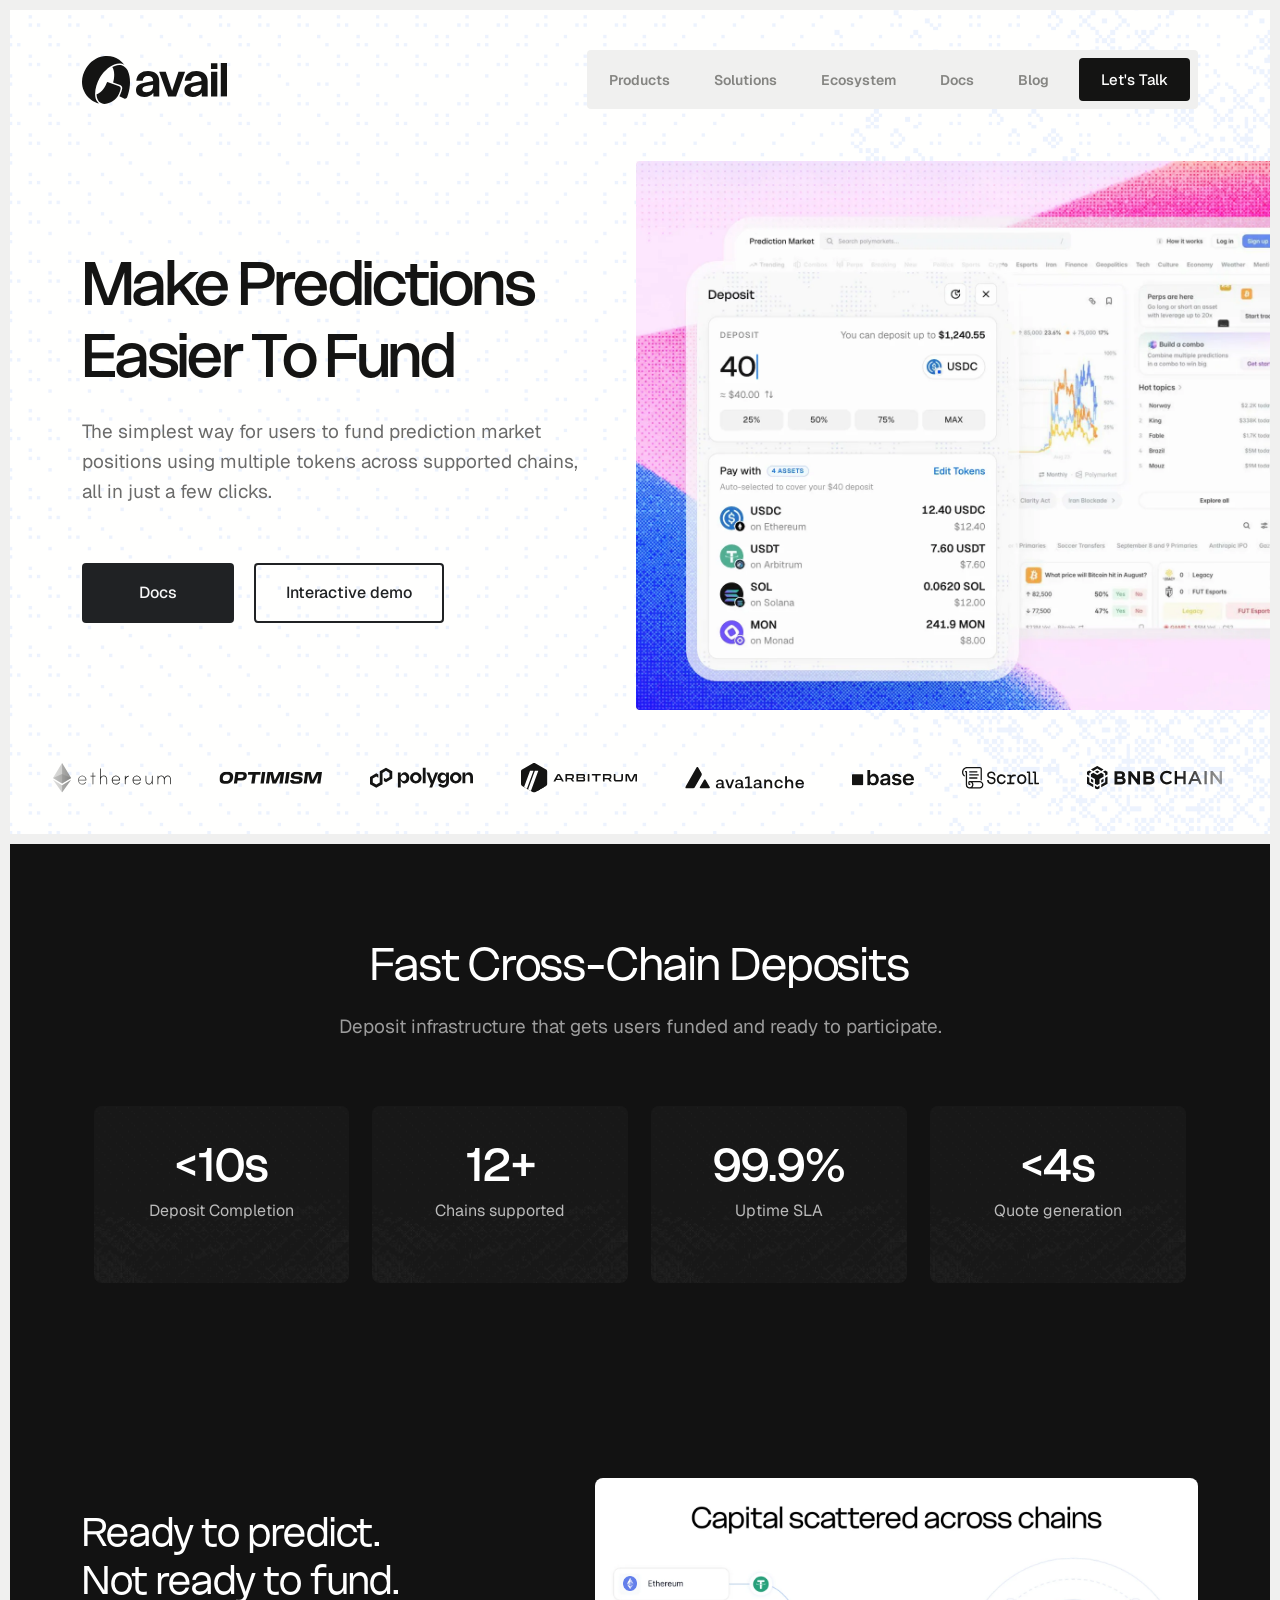
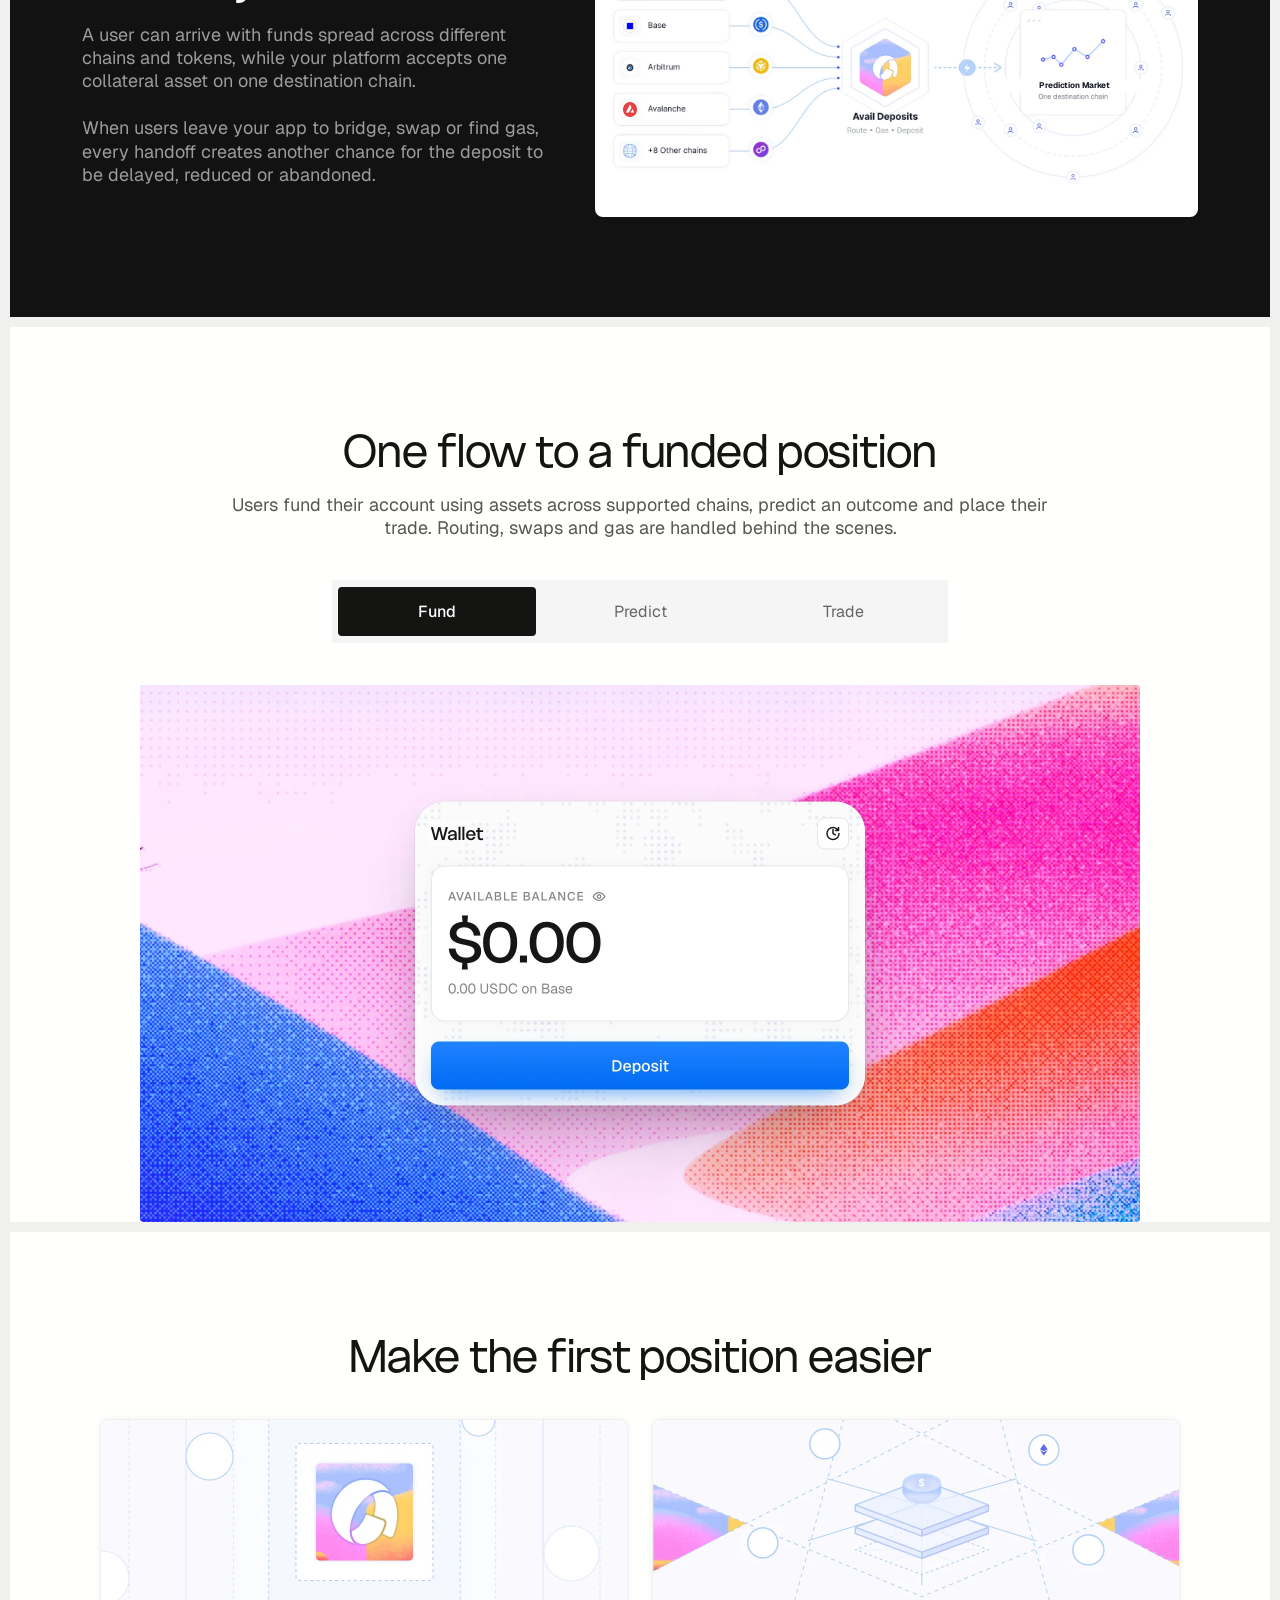
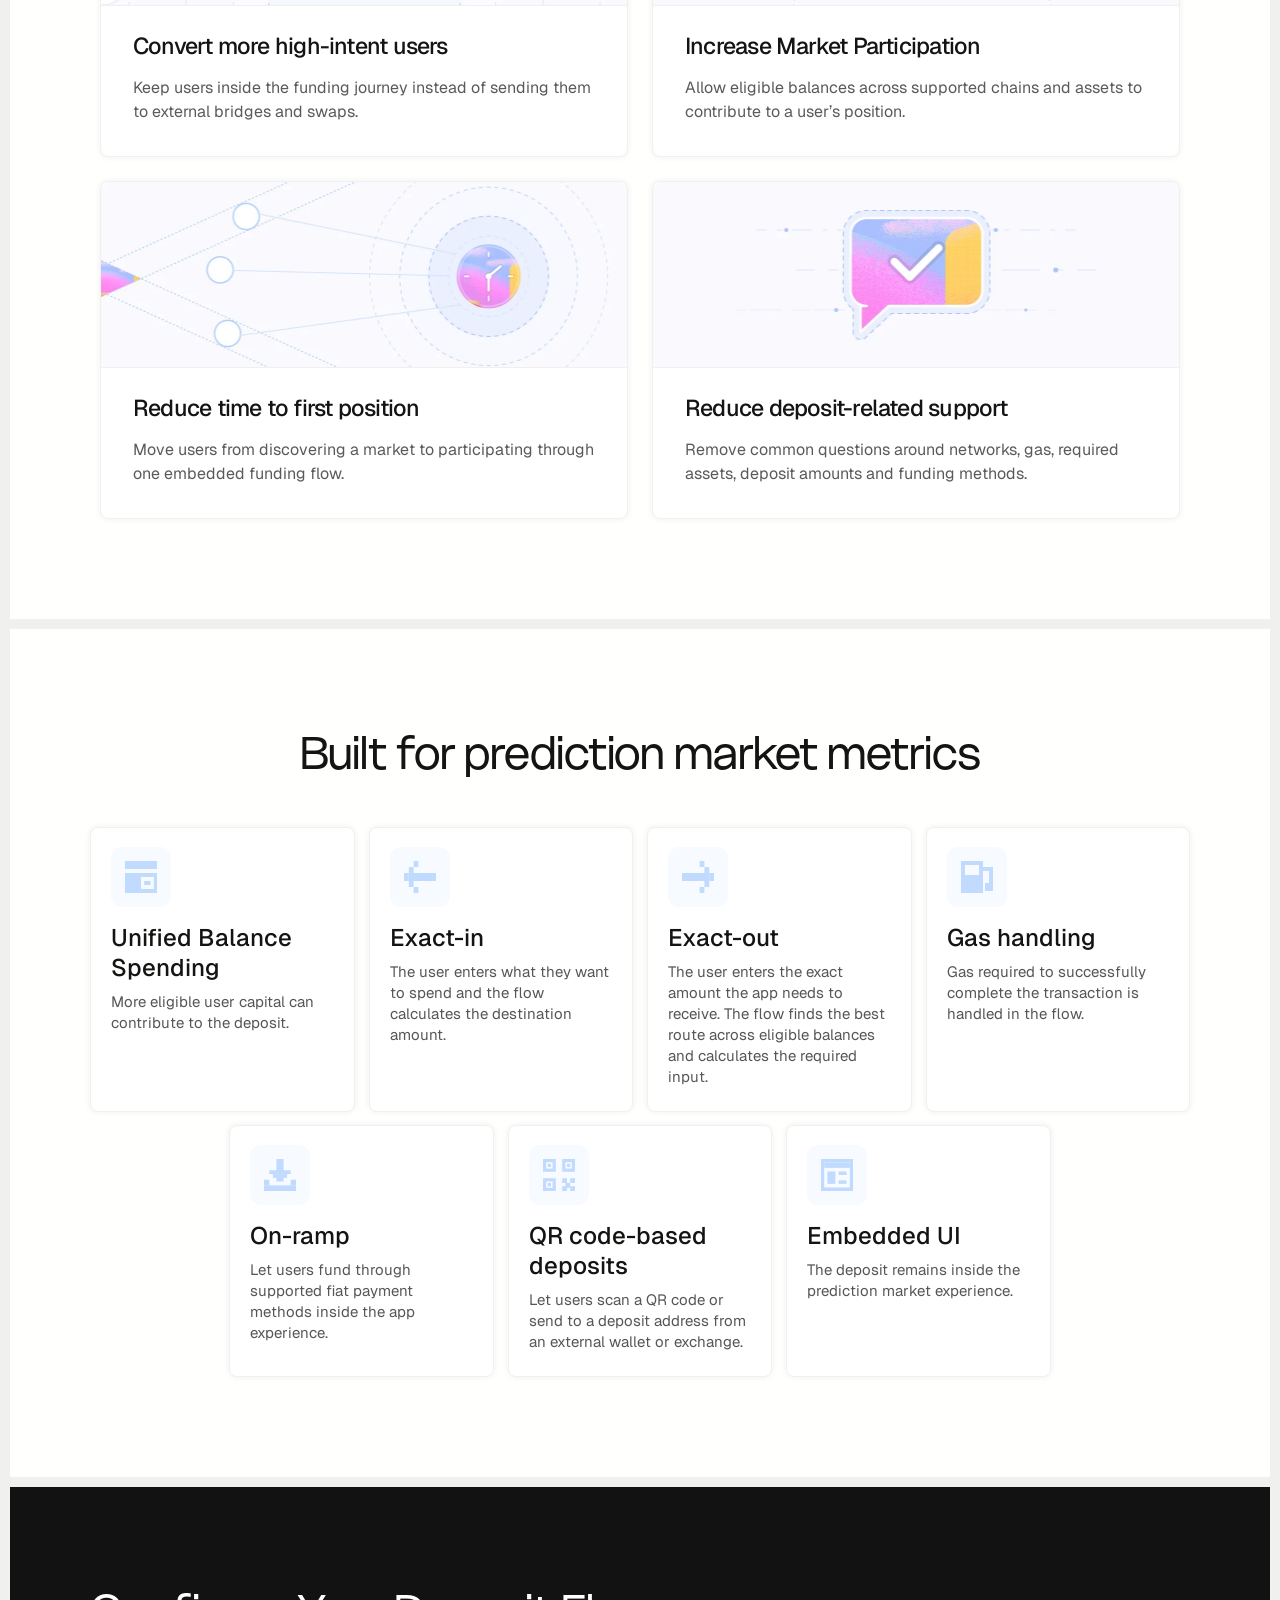
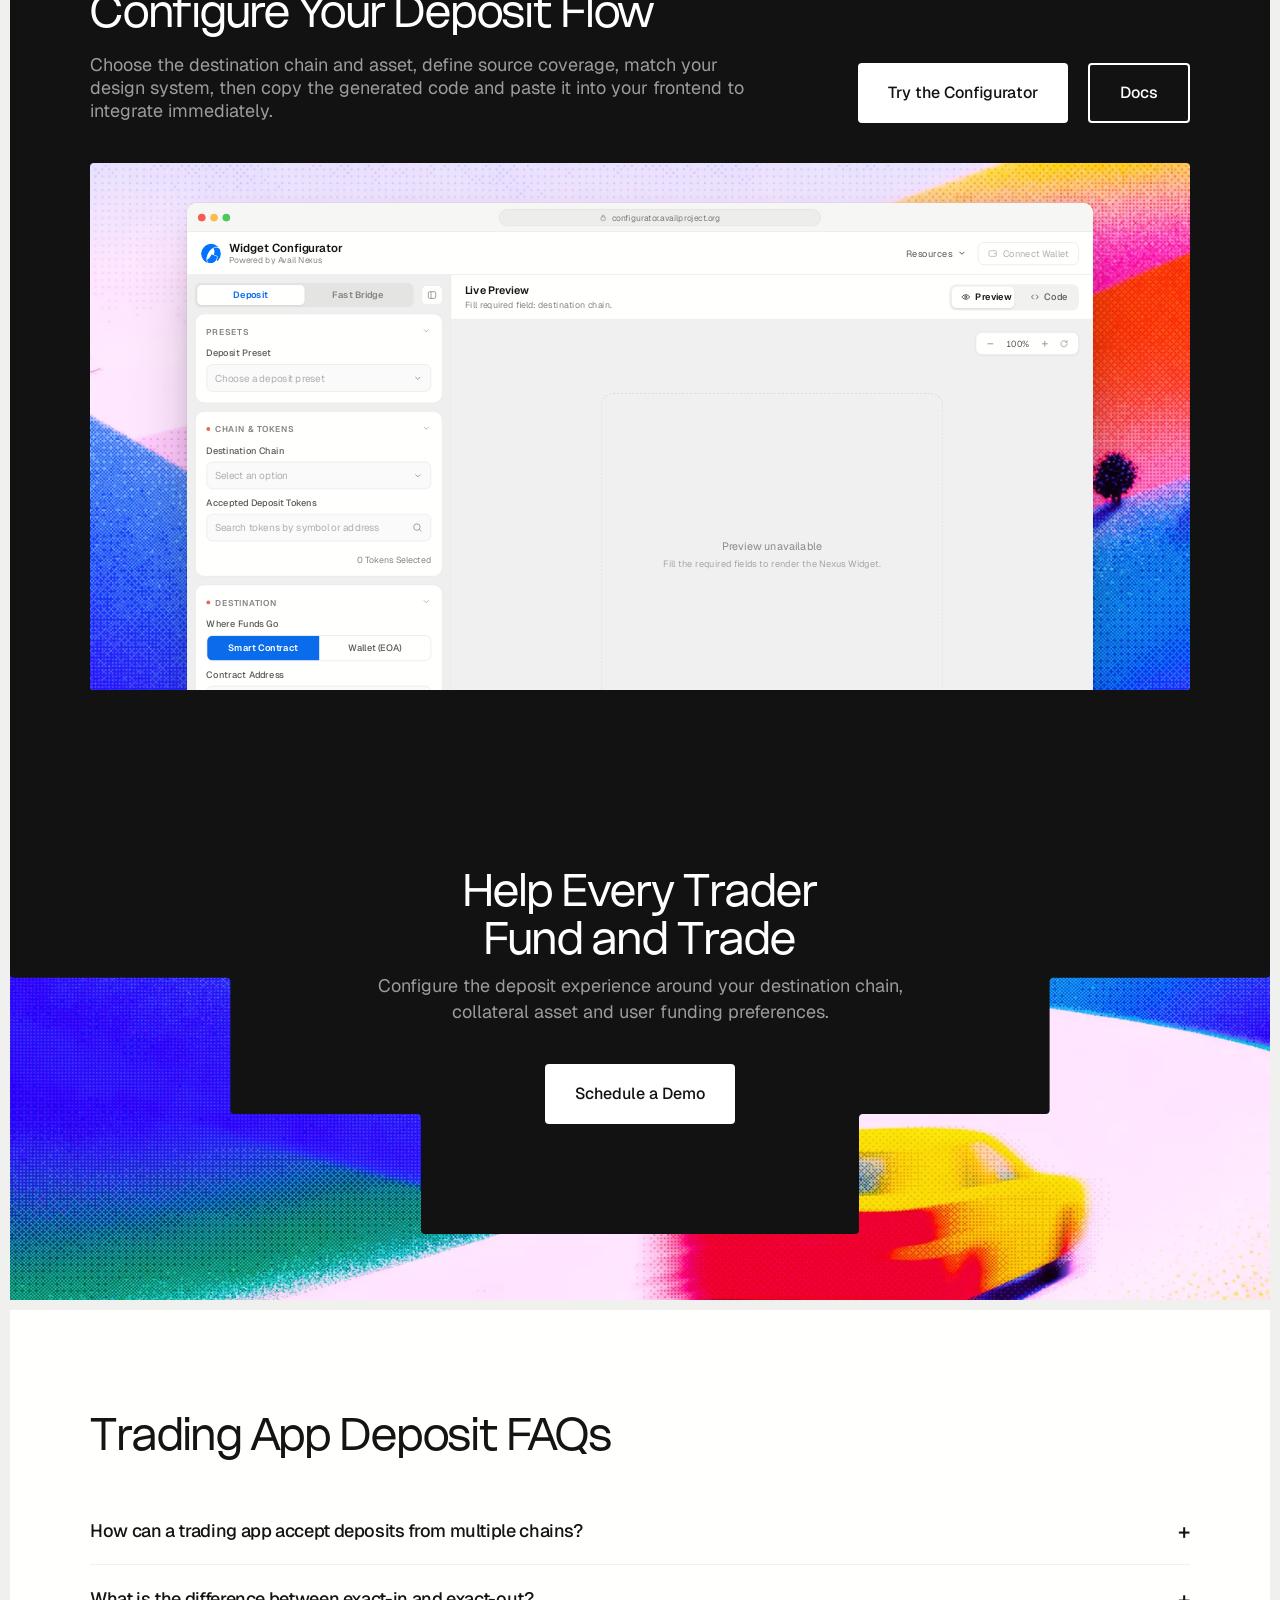
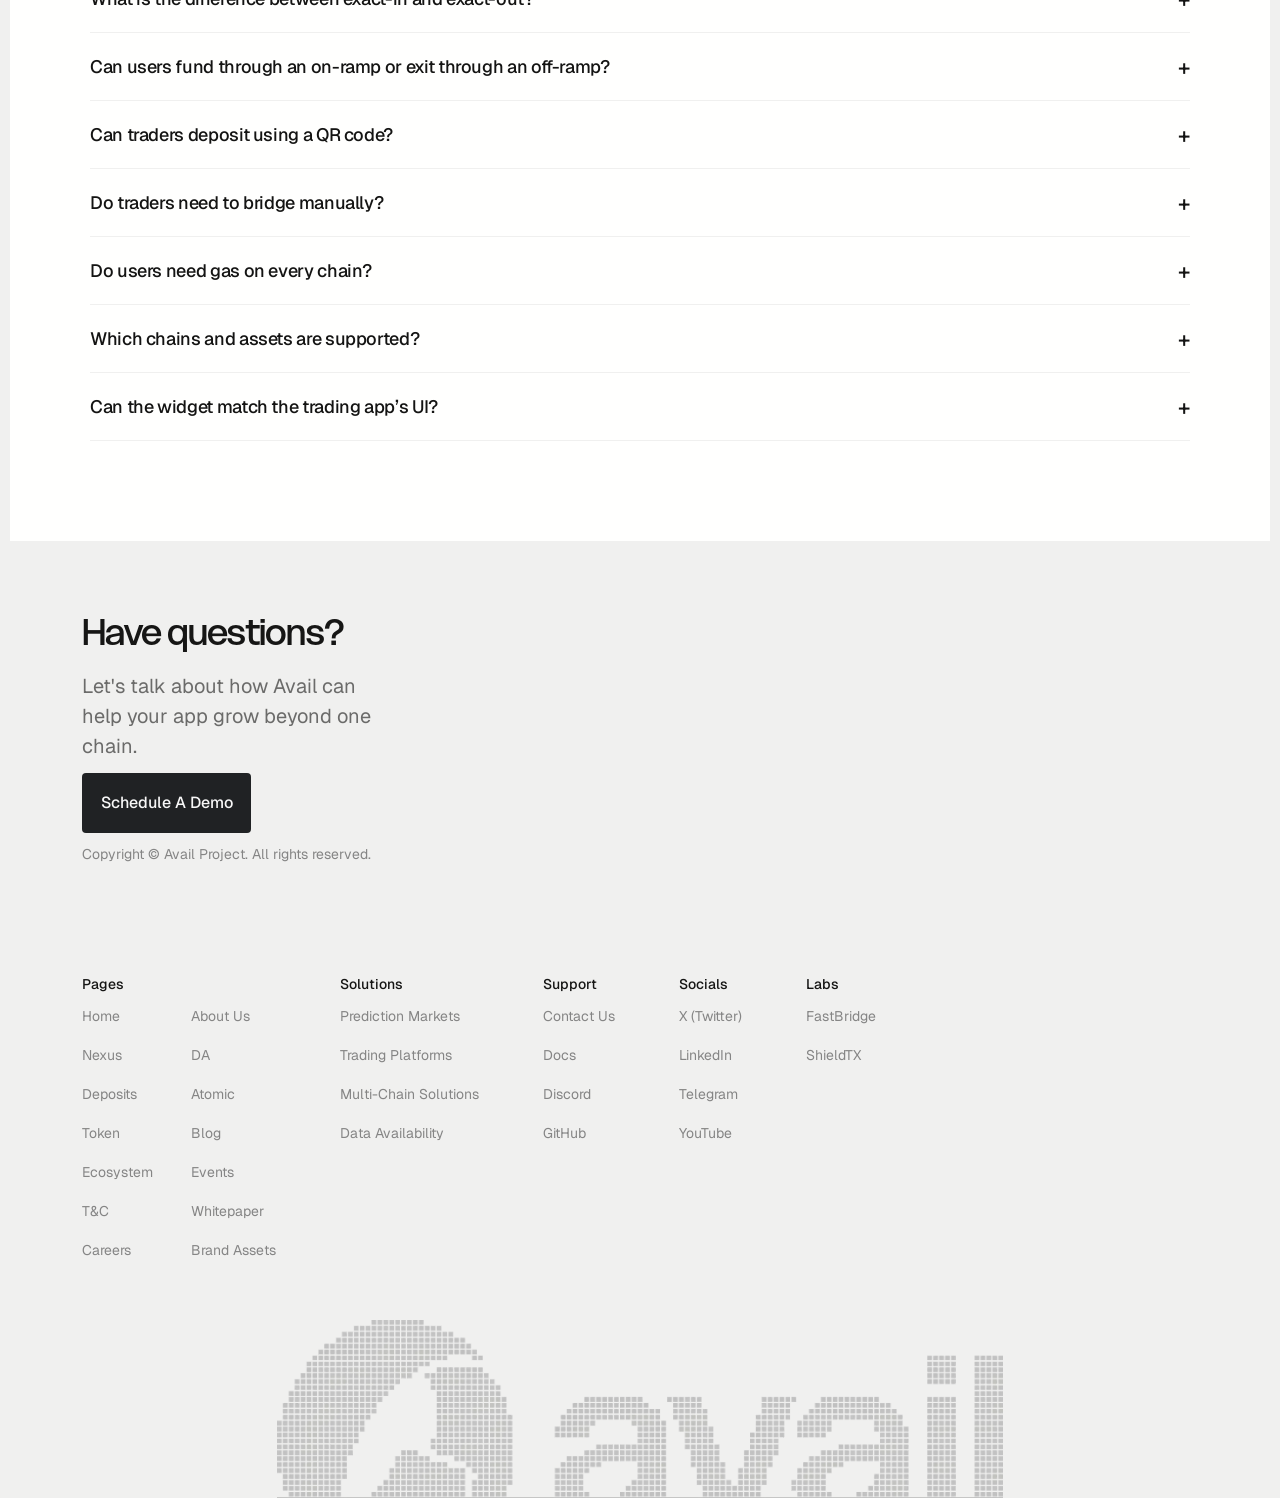
==== commit 03e5486c: "Work the prediction page's feedback round Hero * The widget is no longer a flat export. flow/hero.ht" ====
--- a/prediction-markets/index.html
+++ b/prediction-markets/index.html
@@ -4,16 +4,14 @@
 <meta charset="utf-8">
 <meta name="viewport" content="width=device-width, initial-scale=1">
 <title>Avail Prediction Markets | Cross-Chain Deposit Infrastructure</title>
-<meta name="description" content="Let users move from market discovery to a funded position using assets across supported chains, without leaving your app to bridge, swap, switch networks or find gas.">
+<meta name="description" content="The simplest way for users to fund prediction market positions using multiple tokens across supported chains, all in just a few clicks.">
 <link rel="icon" href="../assets/avail-mark.svg">
 <link rel="preload" as="image" href="../assets/hero-bg.webp" fetchpriority="high">
-<link rel="preload" as="image" href="../assets/hero-position.webp"
-      imagesrcset="../assets/hero-position-900.webp 900w, ../assets/hero-position-1400.webp 1400w, ../assets/hero-position.webp 2055w"
-      imagesizes="(max-width: 1000px) 100vw, 52vw" fetchpriority="high">
+<link rel="preload" as="image" href="../assets/position/hero-poster.webp?v=1789458089" fetchpriority="high">
 <link rel="preconnect" href="https://fonts.googleapis.com">
 <link rel="preconnect" href="https://fonts.gstatic.com" crossorigin>
 <link href="https://fonts.googleapis.com/css2?family=Geist:wght@400;500;600&display=swap" rel="stylesheet">
-<link rel="stylesheet" href="../styles.css?v=6">
+<link rel="stylesheet" href="../styles.css?v=13">
 </head>
 <body class="page-position">
 <div class="frame">
@@ -83,27 +81,25 @@
   <div class="deposit-hero__inner">
     <div class="deposit-hero__copy">
       <h1 class="deposit-hero__title">Make predictions easier to fund</h1>
-      <p class="deposit-hero__lede">Let users move from market discovery to a funded position using assets across supported chains, without leaving your app to bridge, swap, switch networks or find gas.</p>
+      <p class="deposit-hero__lede">The simplest way for users to fund prediction market positions using multiple tokens across supported chains, all in just a few clicks.</p>
       <div class="deposit-hero__actions">
         <a class="btn btn-primary" href="https://docs.availproject.org/" target="_blank" rel="noopener noreferrer">Docs</a>
-        <a class="btn btn-secondary" href="https://docs.availproject.org/docs/nexus/widgets/components/deposit" target="_blank" rel="noopener noreferrer">Interactive demo</a>
+        <a class="btn btn-secondary" href="https://widgets.availproject.org/docs/components/deposit" target="_blank" rel="noopener noreferrer">Interactive demo</a>
       </div>
     </div>
 
     <div class="deposit-hero__visual">
-      <img class="deposit-hero__art" src="../assets/hero-position.webp" width="2055" height="1779"
-           srcset="../assets/hero-position-900.webp 900w, ../assets/hero-position-1400.webp 1400w, ../assets/hero-position.webp 2055w"
-           sizes="(max-width: 1000px) 100vw, 52vw"
-           fetchpriority="high" decoding="async"
-           alt="A prediction market app with the Deposit modal open: 20 ctUSD being funded from USDC on Ethereum, ETH on Optimism and ETH on MegaETH">
-      <div class="deposit-hero__caret" aria-hidden="true"></div>
-      <div class="deposit-hero__chip" aria-hidden="true"></div>
-      <div class="deposit-hero__cursor deposit-hero__cursor--chips" aria-hidden="true">
-        <svg viewBox="0 0 16 20" width="100%" height="100%" focusable="false">
-          <path d="M1.2 .8 L1.2 16.4 L5.3 12.7 L7.9 18.2 L10.4 17 L7.8 11.7 L13 11.7 Z"
-                fill="#101a33" stroke="#101a33" stroke-width=".7" stroke-linejoin="round"/>
-        </svg>
-      </div>
+      <!-- The hero is a film, not a still: the widget is real DOM recorded from
+           flow/hero.html, so the amount and the funding mix are live content
+           rather than baked pixels. It loops seamlessly — the last frame is the
+           first. The poster is a resolved frame, not frame 0, so the card reads
+           as funded before a byte of video arrives. -->
+      <video class="deposit-hero__film" width="1370" height="1186"
+             poster="../assets/position/hero-poster.webp?v=1789458089"
+             autoplay muted loop playsinline preload="auto"
+             aria-label="A prediction market app with the Deposit modal open. 20 USDC is typed and the flow resolves two stablecoins to cover it, then 40 USDC pulls in a native token and a longtail token alongside them.">
+        <source src="../assets/position/hero.mp4?v=1789457970" type="video/mp4">
+      </video>
     </div>
   </div>
 
@@ -145,7 +141,7 @@
     </div>
 
     <div class="deposit-stats__grid">
-      <div class="deposit-stat"><div class="deposit-stat__value">&lt;20s</div><div class="deposit-stat__label">Deposit confirmation</div></div>
+      <div class="deposit-stat"><div class="deposit-stat__value">&lt;10s</div><div class="deposit-stat__label">Deposit Completion</div></div>
       <div class="deposit-stat"><div class="deposit-stat__value">12+</div><div class="deposit-stat__label">Chains supported</div></div>
       <div class="deposit-stat"><div class="deposit-stat__value">99.9%</div><div class="deposit-stat__label">Uptime SLA</div></div>
       <div class="deposit-stat"><div class="deposit-stat__value">&lt;4s</div><div class="deposit-stat__label">Quote generation</div></div>
@@ -161,11 +157,13 @@
       </div>
     </div>
     <div class="diagram">
-      <img class="diagram__base" src="../assets/diagram-card.webp" loading="lazy" decoding="async" alt="Capital scattered across chains — Ethereum, Base, Arbitrum, Avalanche and 8 other chains routing through Avail Deposits into a trading app on one destination chain">
+      <img class="diagram__base" src="../assets/diagram-card.webp" loading="lazy" decoding="async" alt="Capital scattered across chains — Ethereum, Base, Arbitrum, Avalanche and 8 other chains routing through Avail Deposits into a prediction market on one destination chain">
       <img class="diagram__pin" data-row="1" src="../assets/dg-icon-1.webp" loading="lazy" decoding="async" alt="">
       <img class="diagram__pin" data-row="2" src="../assets/dg-icon-2.webp" loading="lazy" decoding="async" alt="">
       <img class="diagram__pin" data-row="3" src="../assets/dg-icon-3.webp" loading="lazy" decoding="async" alt="">
       <img class="diagram__pin" data-row="4" src="../assets/dg-icon-4.webp" loading="lazy" decoding="async" alt="">
+      <!-- masks "Trading app", which is baked into the artwork -->
+      <span class="diagram__label" aria-hidden="true">Prediction Market</span>
     </div>
   </div>
 </section>
@@ -174,7 +172,7 @@
 <section class="flow">
   <div class="container">
     <h2 class="h2 section__title">One flow to a funded position</h2>
-    <p class="flow__lede">Users select an outcome and position size, view eligible balances across supported chains, then confirm. The flow handles routing, swaps and gas before returning them to the market ready to participate.</p>
+    <p class="flow__lede">Users fund their account using assets across supported chains, predict an outcome and place their trade. Routing, swaps and gas are handled behind the scenes.</p>
 
     <div class="tabs" role="tablist" aria-label="Funded position steps">
       <button class="tab" role="tab" id="tab-fund"    data-seg="fund"    data-label="Fund"    aria-controls="clip-fund"    aria-selected="true">Fund</button>
@@ -189,19 +187,19 @@
     <video class="flow__video is-on" id="clip-fund" data-seg="fund"
            role="tabpanel" aria-labelledby="tab-fund"
            aria-label="An empty ctUSD wallet on Citrea funded in one deposit, drawing on balances across supported chains"
-           data-src="../assets/position/fund.mp4" data-src-sm="../assets/position/fund-sm.mp4" data-poster="../assets/position/fund.webp"
+           data-src="../assets/position/fund.mp4?v=1789459073" data-src-sm="../assets/position/fund-sm.mp4?v=1789459074" data-poster="../assets/position/fund.webp?v=1789459074"
            muted playsinline preload="none"></video>
 
     <video class="flow__video" id="clip-predict" data-seg="predict"
            role="tabpanel" aria-labelledby="tab-predict" aria-hidden="true"
            aria-label="Picking an outcome on the Citrea Markets question — will BTC close above $120,000 in 2026 — and sizing the position"
-           data-src="../assets/position/predict.mp4" data-src-sm="../assets/position/predict-sm.mp4" data-poster="../assets/position/predict.webp"
+           data-src="../assets/position/predict.mp4?v=1789466193" data-src-sm="../assets/position/predict-sm.mp4?v=1789466195" data-poster="../assets/position/predict.webp?v=1789466195"
            muted playsinline preload="none"></video>
 
     <video class="flow__video" id="clip-trade" data-seg="trade"
            role="tabpanel" aria-labelledby="tab-trade" aria-hidden="true"
            aria-label="Casting the bet — 20.00 ctUSD for 24.09 shares at 83 cents, to win $23.26"
-           data-src="../assets/position/trade.mp4" data-src-sm="../assets/position/trade-sm.mp4" data-poster="../assets/position/trade.webp"
+           data-src="../assets/position/trade.mp4?v=1789465878" data-src-sm="../assets/position/trade-sm.mp4?v=1789465880" data-poster="../assets/position/trade.webp?v=1789465880"
            muted playsinline preload="none"></video>
   </div>
 </section>
@@ -300,7 +298,7 @@
       <p class="configure__lede">Choose the destination chain and asset, define source coverage, match your design system, then copy the generated code and paste it into your frontend to integrate immediately.</p>
     </div>
     <div class="configure__actions">
-      <a class="btn btn-light" href="https://docs.availproject.org/docs/nexus/widgets/components/deposit" target="_blank" rel="noopener noreferrer">Try Interactive Demo</a>
+      <a class="btn btn-light" href="https://configurator.availproject.org/" target="_blank" rel="noopener noreferrer">Try the Configurator</a>
       <a class="btn btn-ghost" href="https://docs.availproject.org/" target="_blank" rel="noopener noreferrer">Docs</a>
     </div>
   </div>
@@ -310,7 +308,7 @@
     <div class="configurator" id="configurator">
       <iframe class="configurator__frame" id="configuratorFrame"
               title="Widget Configurator walkthrough — presets, chain and tokens, destination, amount rules, theming and the embed code"
-              data-src="../flow/configurator.html?hold=1&amp;bg=position-config-bg.webp"
+              data-src="../flow/configurator.html?hold=1&amp;bg=position-config-bg.webp&amp;app=prediction"
               loading="lazy" tabindex="-1" scrolling="no"></iframe>
     </div>
   </div>
@@ -324,7 +322,7 @@
         <p class="cta__text">Configure the deposit experience around your destination chain, collateral asset and user funding preferences.</p>
       </div>
       <div class="cta__actions">
-        <a class="btn btn-light" href="https://docs.availproject.org/docs/nexus/widgets/components/deposit" target="_blank" rel="noopener noreferrer">Get Started</a>
+        <a class="btn btn-light" href="https://calendly.com/d/cwfp-t3y-gt2/avail-discovery-call" target="_blank" rel="noopener noreferrer">Schedule a Demo</a>
       </div>
     </div>
   </div>
@@ -486,7 +484,7 @@
   </nav>
 </div>
 
-<script src="../js/deposits.js?v=6" defer></script>
+<script src="../js/deposits.js?v=13" defer></script>
 
 </body>
 </html>
--- a/styles.css
+++ b/styles.css
@@ -466,6 +466,14 @@
   width: 100%; height: 100%;
   object-fit: cover;
 }
+/* The prediction hero is a recorded film in the same box the still occupied —
+   same 685x593 ratio, so `cover` lands 1:1 with no crop. */
+.deposit-hero__film {
+  position: absolute; inset: 0;
+  width: 100%; height: 100%;
+  object-fit: cover;
+  display: block;
+}
 
 /* ---- Hero cursor loop ----------------------------------------------------
    The hero is one flat export, so there is nothing to :hover. A fake pointer,
@@ -573,65 +581,11 @@
   .deposit-hero__cursor, .deposit-hero__cta i { display: none; }
 }
 
-/* ---- Hero cursor loop · funded position ----------------------------------
-   The prediction hero (prediction-markets.html) bakes a different modal: no
-   funding rows to walk and no Continue button, but a live amount field and a
-   row of amount chips. Same 8s timeline, new targets. Coordinates are again
-   percentages off the 2055x1779 export: the caret sits at x 381-385,
-   y 731-811, and the four chips span y 906-972 at x 272 / 491 / 709 / 927,
-   each 205 wide - so their left edges are 13.24 / 23.89 / 34.50 / 45.11%. */
-.deposit-hero__caret,
-.deposit-hero__chip { position: absolute; pointer-events: none; }
-
-/* the caret is baked into the export, so the blink is a white patch laid over
-   it: opacity 1 covers the bar, 0 lets it through */
-.deposit-hero__caret {
-  left: 18.42%; top: 40.85%;
-  width: .62cqw; height: 4.9%;
-  background: #fff;
-  animation: hero-caret 1.06s infinite steps(1, end);
-}
-@keyframes hero-caret {
-  0%, 50%      { opacity: 0; }
-  50.01%, 100% { opacity: 1; }
-}
-
-/* the chip tint hops 25 -> 50 -> 75 -> MAX on the same cadence the deposit
-   hero uses for its rows, and drops out between stops so each landing reads as
-   a fresh hover rather than one block sliding across the gaps */
-.deposit-hero__chip {
-  left: 13.24%; top: 50.93%;
-  width: 9.98%; height: 3.71%;
-  border-radius: 1.17cqw;
-  background: rgba(45, 105, 235, .10);
-  opacity: 0;
-  animation: hero-chip-move 8s infinite cubic-bezier(.45, 0, .2, 1),
-             hero-hint-fade 8s infinite;
-}
-@keyframes hero-chip-move {
-  0%,   19.4% { left: 13.24%; }
-  25%,  44.4% { left: 23.89%; }
-  50%,  69.4% { left: 34.50%; }
-  75%,  94.4% { left: 45.11%; }
-  100%        { left: 13.24%; }
-}
-
-/* the pointer rides just past each chip's label rather than sitting on it */
-.deposit-hero__cursor--chips {
-  left: 19.8%; top: 52.9%;
-  animation-name: hero-cursor-chips;
-}
-@keyframes hero-cursor-chips {
-  0%,   19.4% { left: 19.8%; top: 52.9%; }
-  25%,  44.4% { left: 30.5%; top: 53.1%; }
-  50%,  69.4% { left: 41.1%; top: 52.9%; }
-  75%,  94.4% { left: 51.7%; top: 53.1%; }
-  100%        { left: 19.8%; top: 52.9%; }
-}
-@media (prefers-reduced-motion: reduce) {
-  .deposit-hero__chip, .deposit-hero__caret { animation: none; }
-  .deposit-hero__caret { display: none; }
-}
+/* The prediction hero used to be a still with a fake cursor, a blinking caret
+   and a tint hopping across the amount chips layered over it. It is a recorded
+   film now (.deposit-hero__film), which carries all of that for real, so those
+   overlays and their keyframes are gone. The deposits hero still uses its own
+   set above — do not remove those. */
 
 /* ---- Plates on the prediction page ---------------------------------------
    The Figma runs one illustration behind all four panels - hero, flow, the
@@ -777,6 +731,32 @@
 .diagram__pin[data-row="2"] { top: 41.46%; border: .5px solid var(--frame); border-radius: 50%; }
 .diagram__pin[data-row="3"] { top: 53.66%; border-radius: 50%; }
 .diagram__pin[data-row="4"] { top: 66.12%; }
+
+/* The diagram's app label is baked into diagram-card.webp — Figma holds it as a
+   single image fill (142:6487), so there is nothing to retype there. The
+   prediction page masks it and sets its own, the same way the hero's app name
+   is handled. Coordinates measured off the 1600x900 artwork: the glyphs sit at
+   x 1205-1331, y 541-561, on a white card, and the type samples #141723.
+   cqw throughout because .diagram is a container — the label tracks the
+   artwork at any width. */
+.page-position .diagram__label {
+  position: absolute;
+  /* Only as wide as the white card behind it (x 65.6%-93.5% at this row) — a
+     full-width mask would white out the chain rows on the left. And it stops
+     short of 63.6%, where "One destination chain" begins. */
+  left: 66.5%; width: 26%;
+  top: 59.2%;
+  height: 3.9%;
+  display: flex; align-items: center; justify-content: center;
+  background: #fff;                 /* covers "Trading app" underneath */
+  font-family: var(--sans);
+  font-weight: 700;
+  font-size: 1.36cqw;
+  line-height: 1;
+  letter-spacing: -.01em;
+  color: #141723;
+  white-space: nowrap;
+}
 
 /* ============================================================
    SECTION: Get Traders to Their First Trade
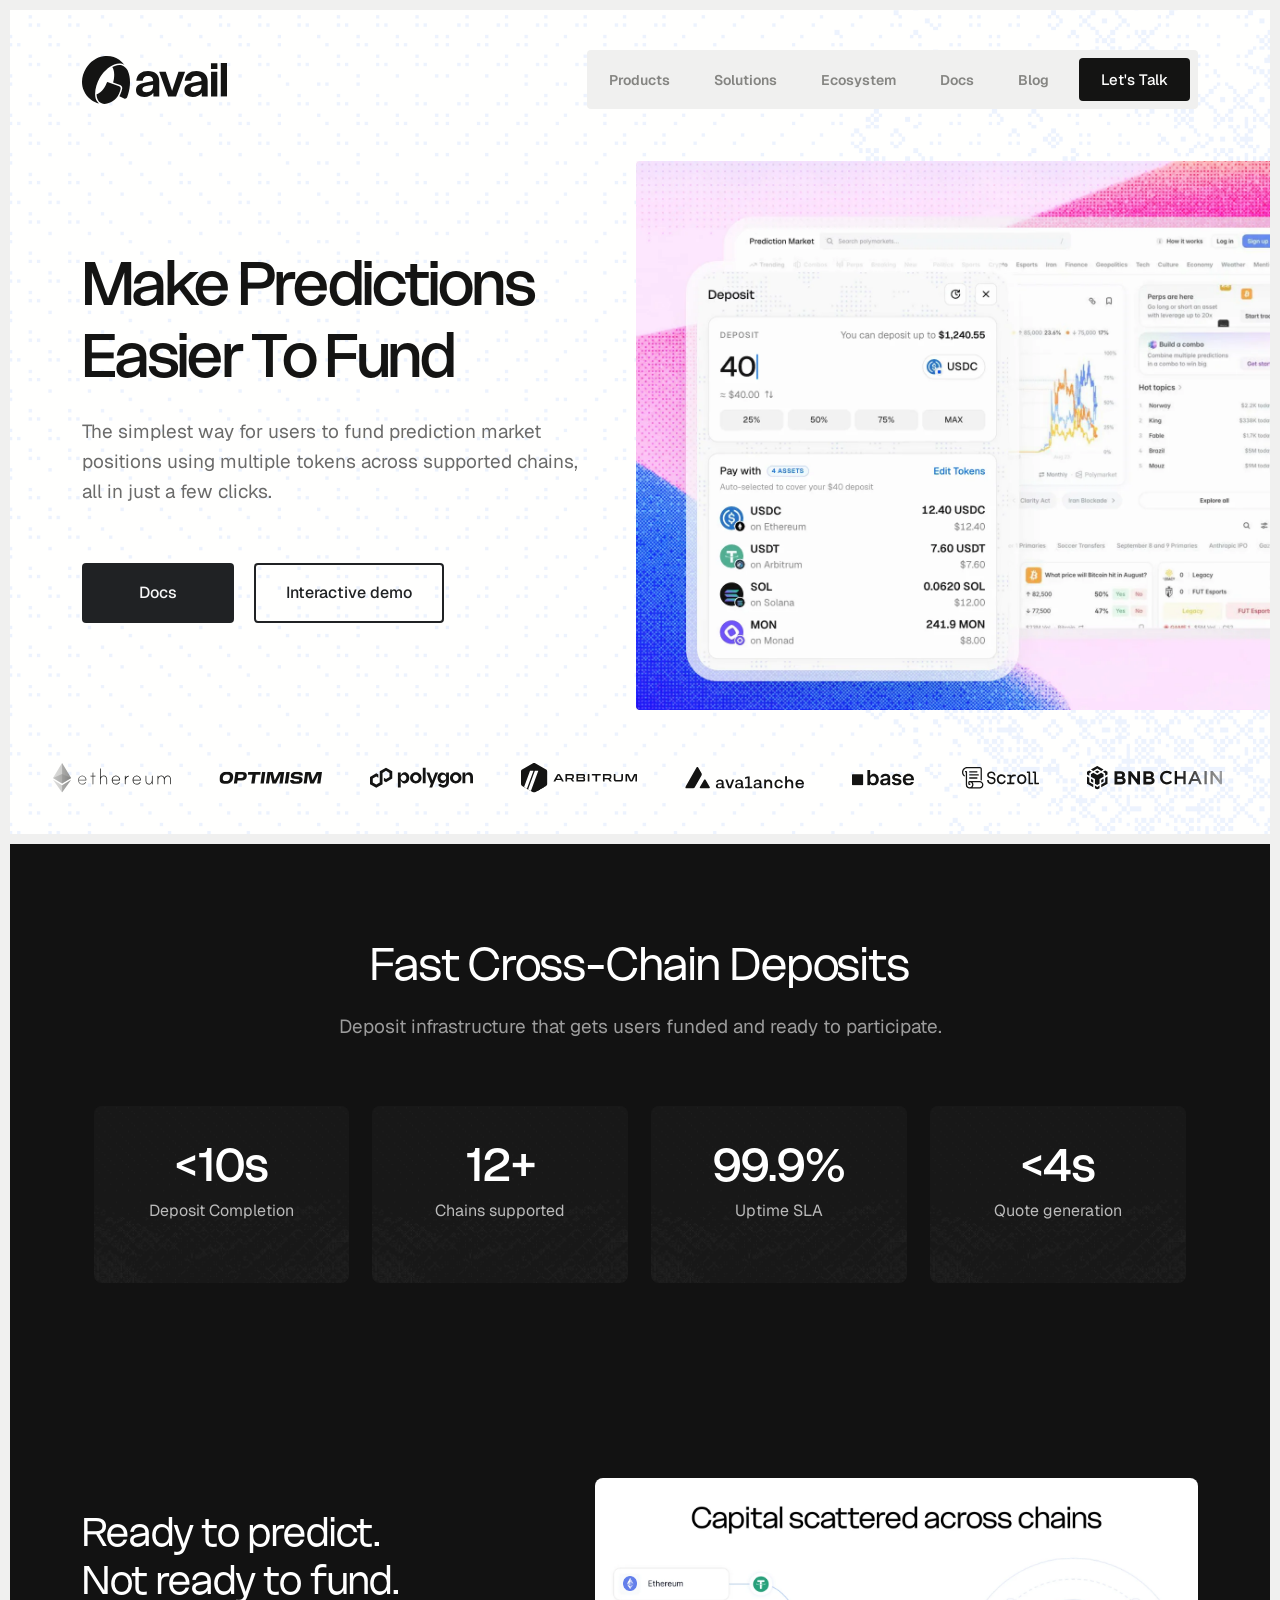
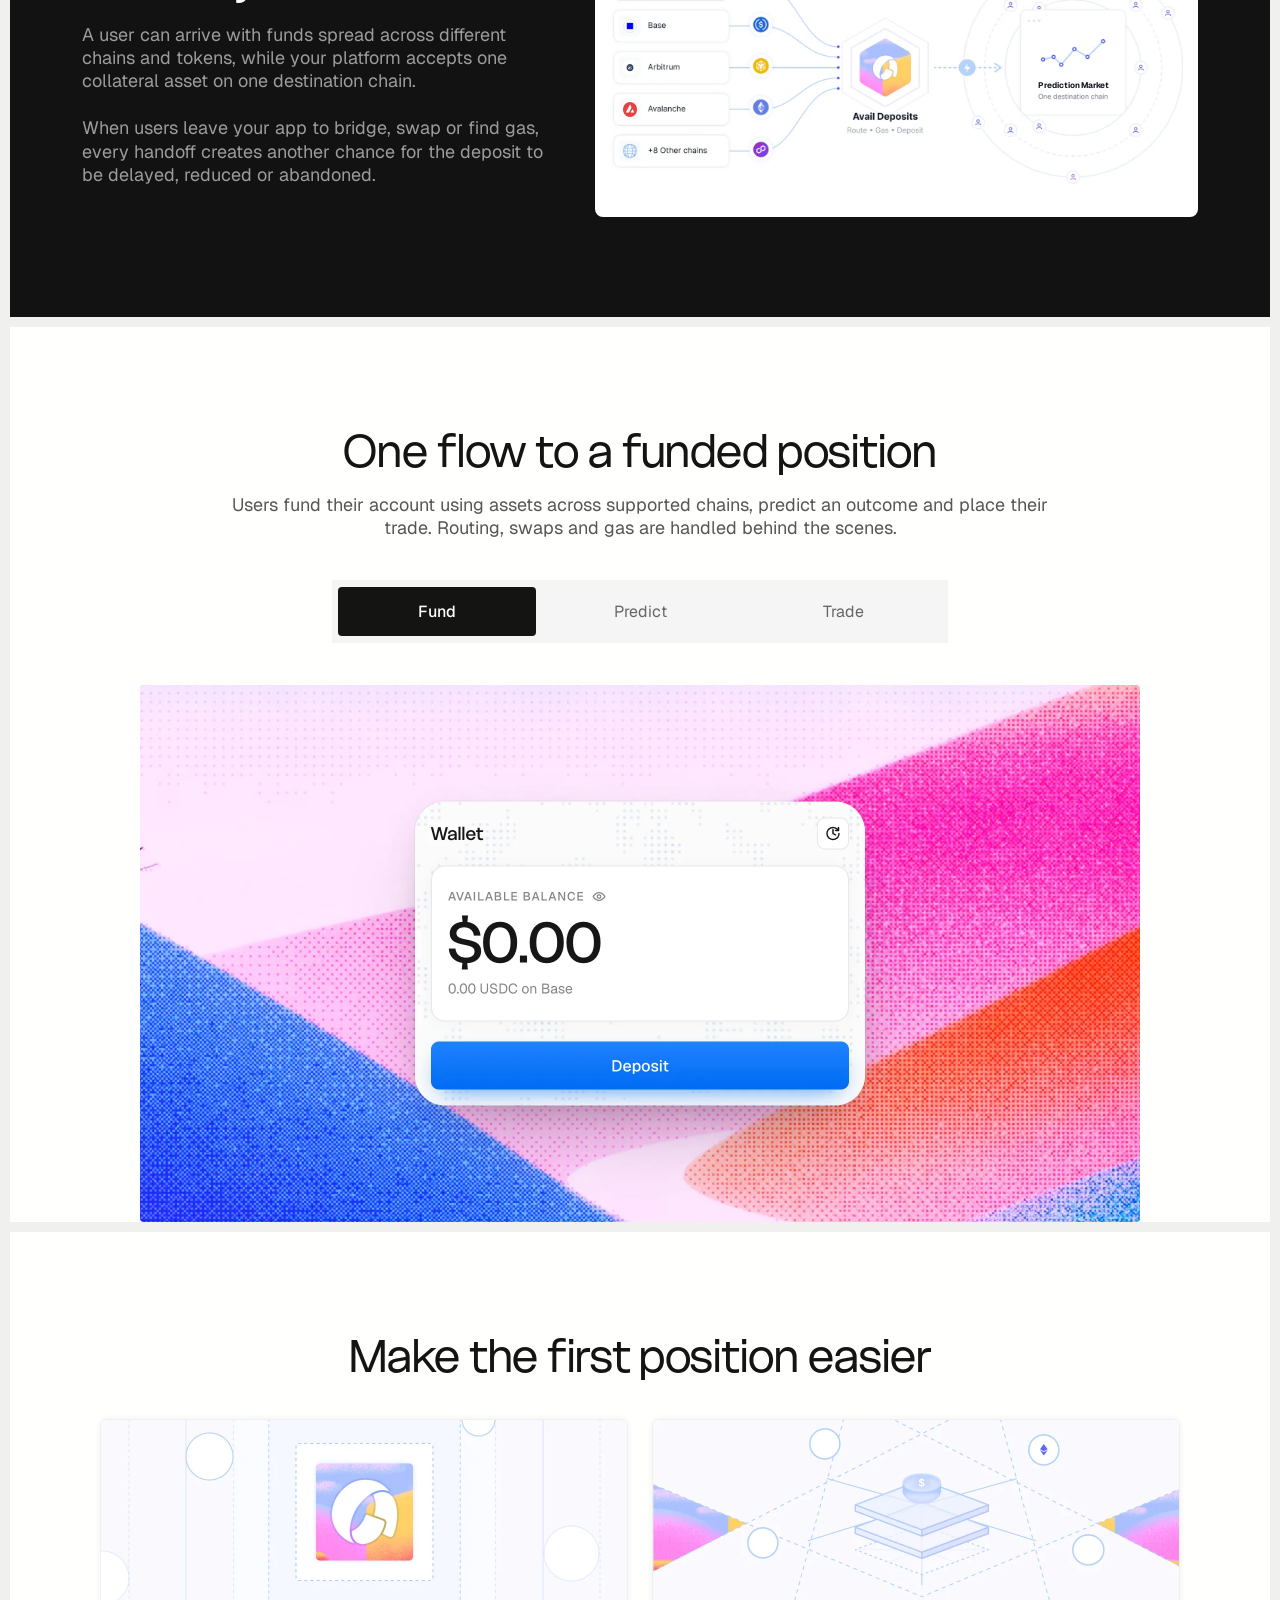
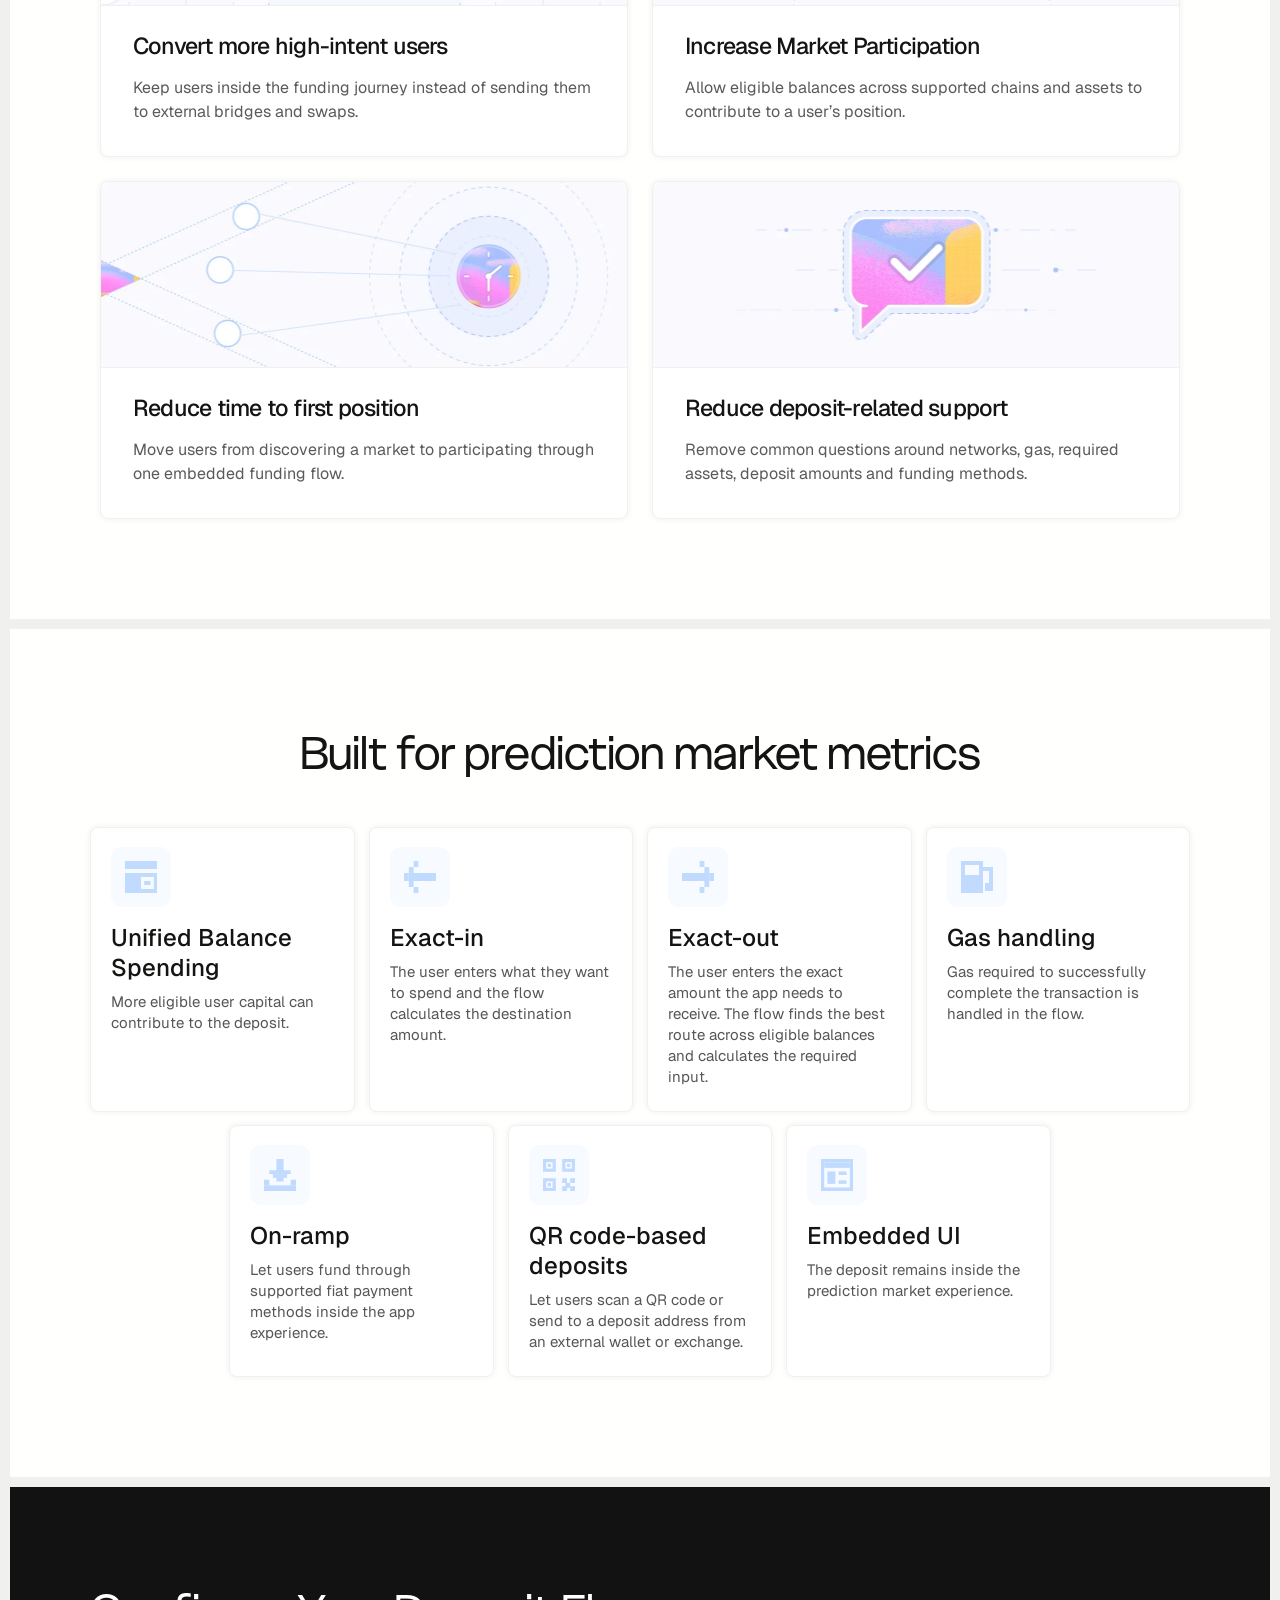
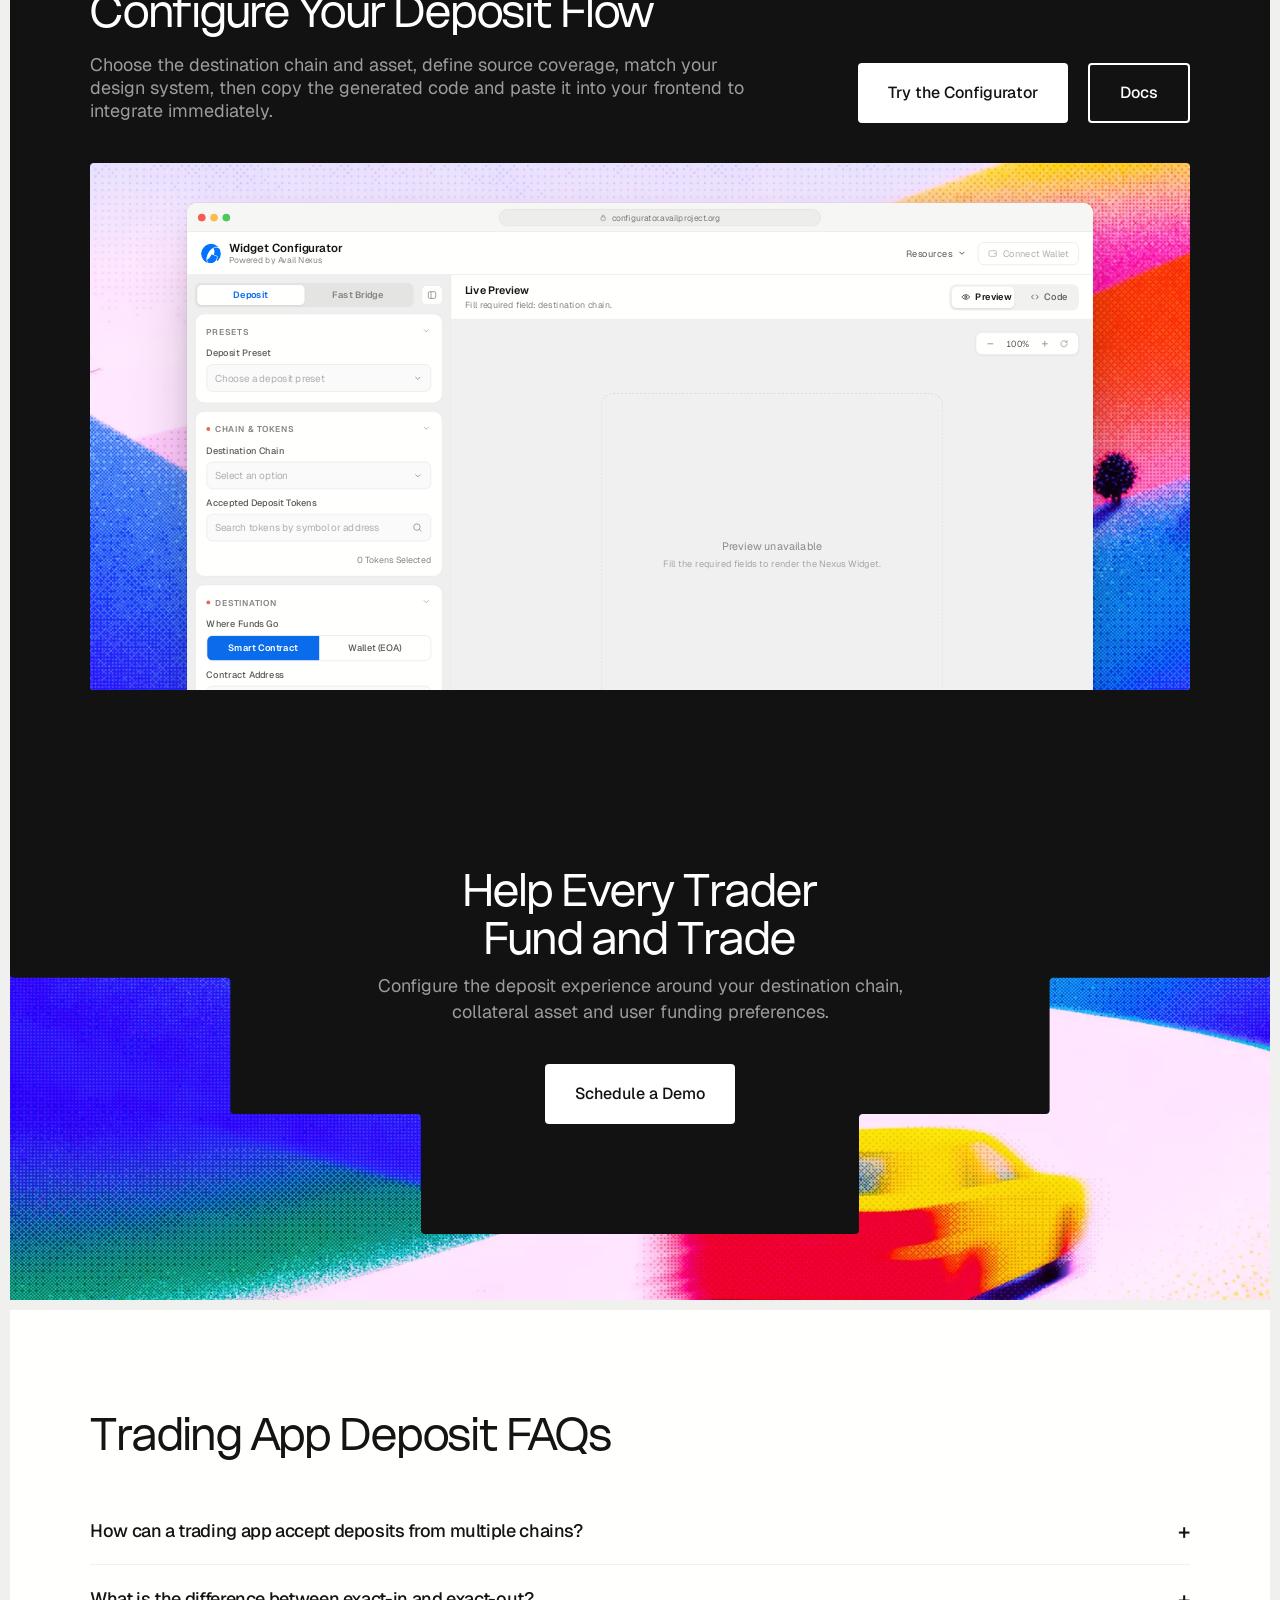
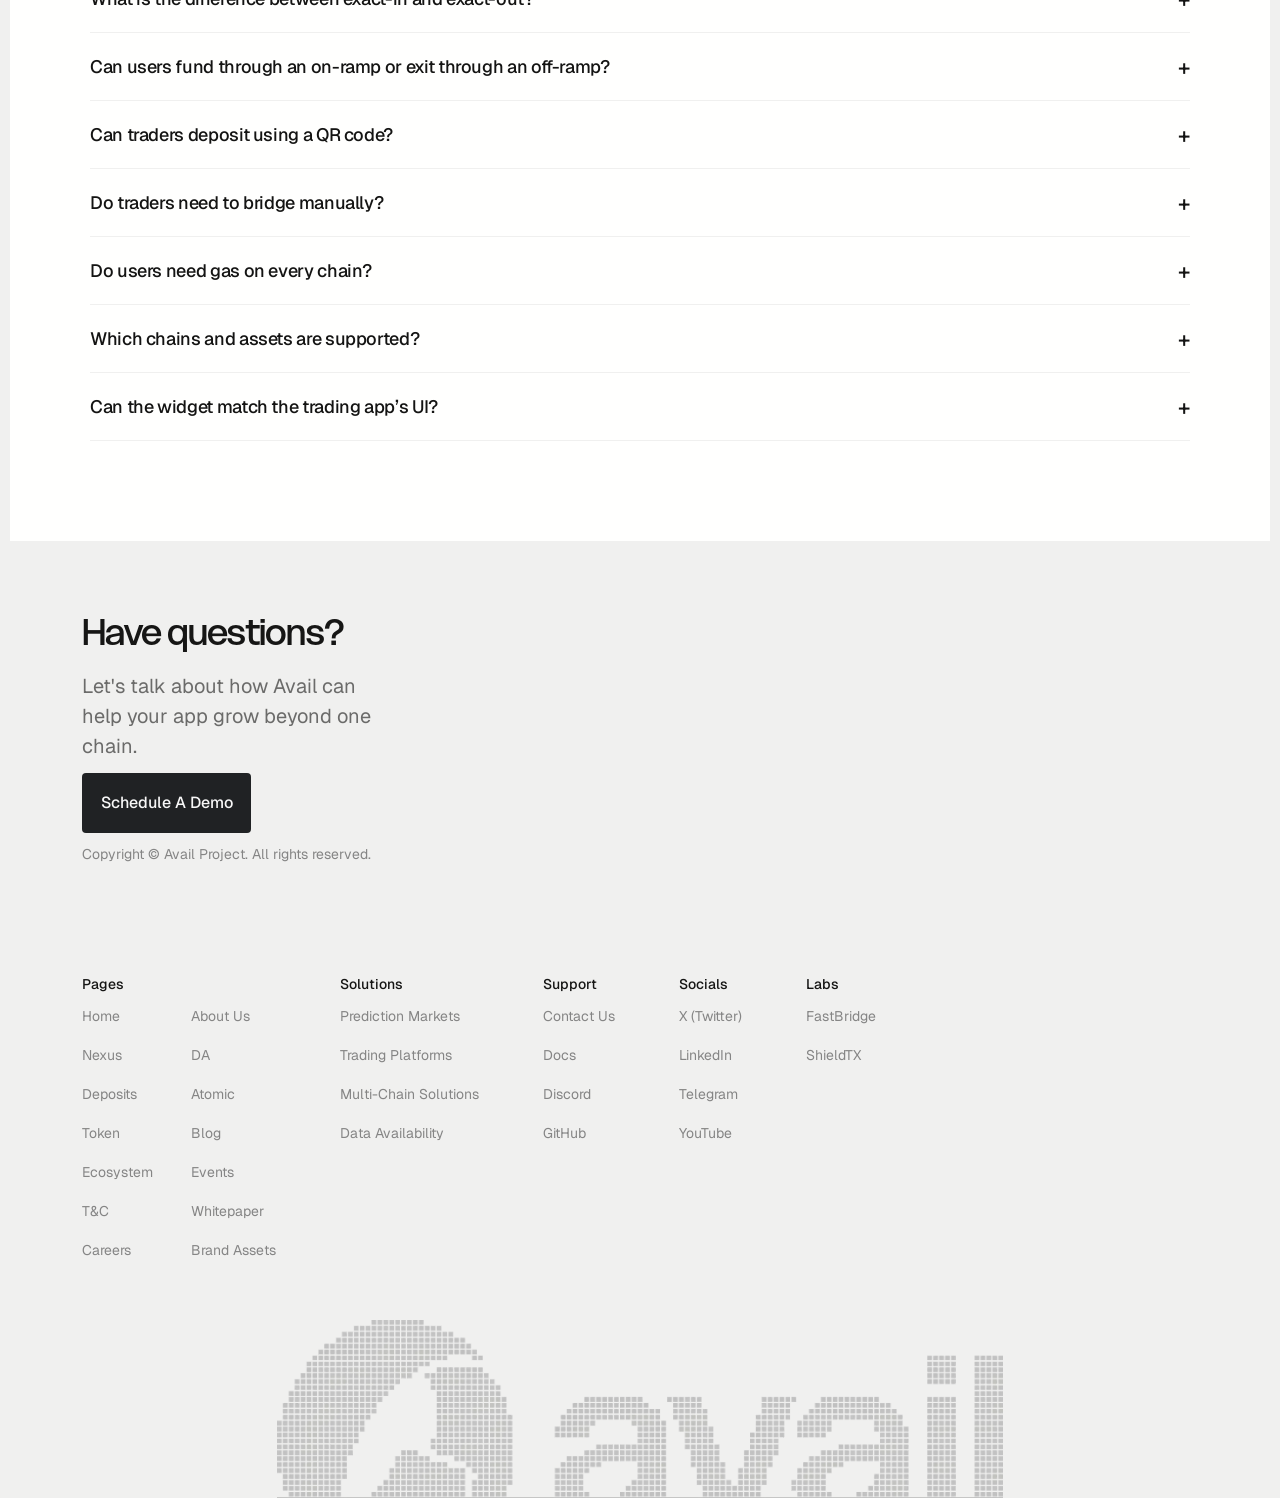
==== commit 9dfde76e: "Stop the diagram label mask clipping the orbit arcs The mask over the artwork's baked "Trading app" " ====
--- a/prediction-markets/index.html
+++ b/prediction-markets/index.html
@@ -11,7 +11,7 @@
 <link rel="preconnect" href="https://fonts.googleapis.com">
 <link rel="preconnect" href="https://fonts.gstatic.com" crossorigin>
 <link href="https://fonts.googleapis.com/css2?family=Geist:wght@400;500;600&display=swap" rel="stylesheet">
-<link rel="stylesheet" href="../styles.css?v=13">
+<link rel="stylesheet" href="../styles.css?v=14">
 </head>
 <body class="page-position">
 <div class="frame">
@@ -484,7 +484,7 @@
   </nav>
 </div>
 
-<script src="../js/deposits.js?v=13" defer></script>
+<script src="../js/deposits.js?v=14" defer></script>
 
 </body>
 </html>
--- a/styles.css
+++ b/styles.css
@@ -741,10 +741,12 @@
    artwork at any width. */
 .page-position .diagram__label {
   position: absolute;
-  /* Only as wide as the white card behind it (x 65.6%-93.5% at this row) — a
-     full-width mask would white out the chain rows on the left. And it stops
-     short of 63.6%, where "One destination chain" begins. */
-  left: 66.5%; width: 26%;
+  /* Sized to the label, not to the card. The card is white from 65.6% to 93.5%
+     at this row, but the dashed orbit arcs cross it at 68.1-70.6% and
+     87.9-90.4% — masking the full card width clipped them. "Prediction Market"
+     only needs 73.2%-85.4%, so the mask sits inside the arcs with ~1.5% either
+     side. It also stops short of 63.6%, where "One destination chain" begins. */
+  left: 72.2%; width: 14.4%;
   top: 59.2%;
   height: 3.9%;
   display: flex; align-items: center; justify-content: center;
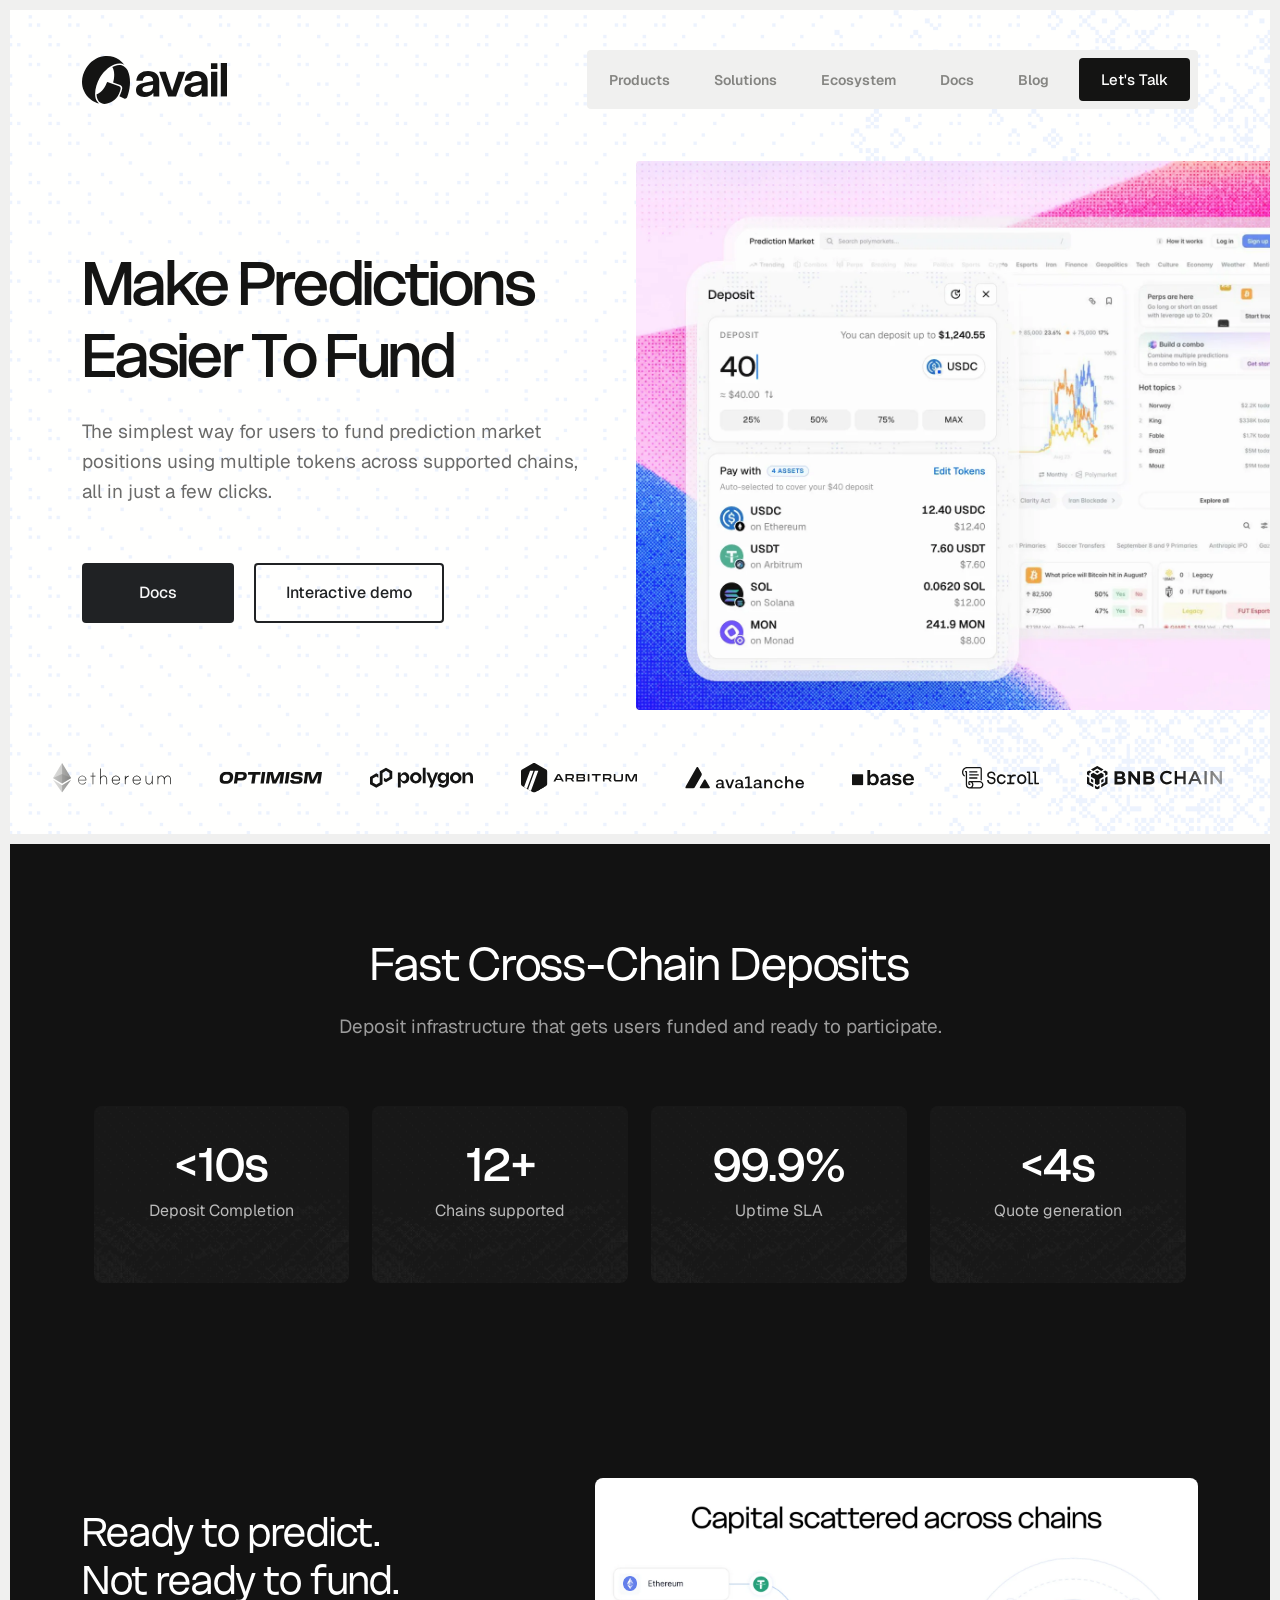
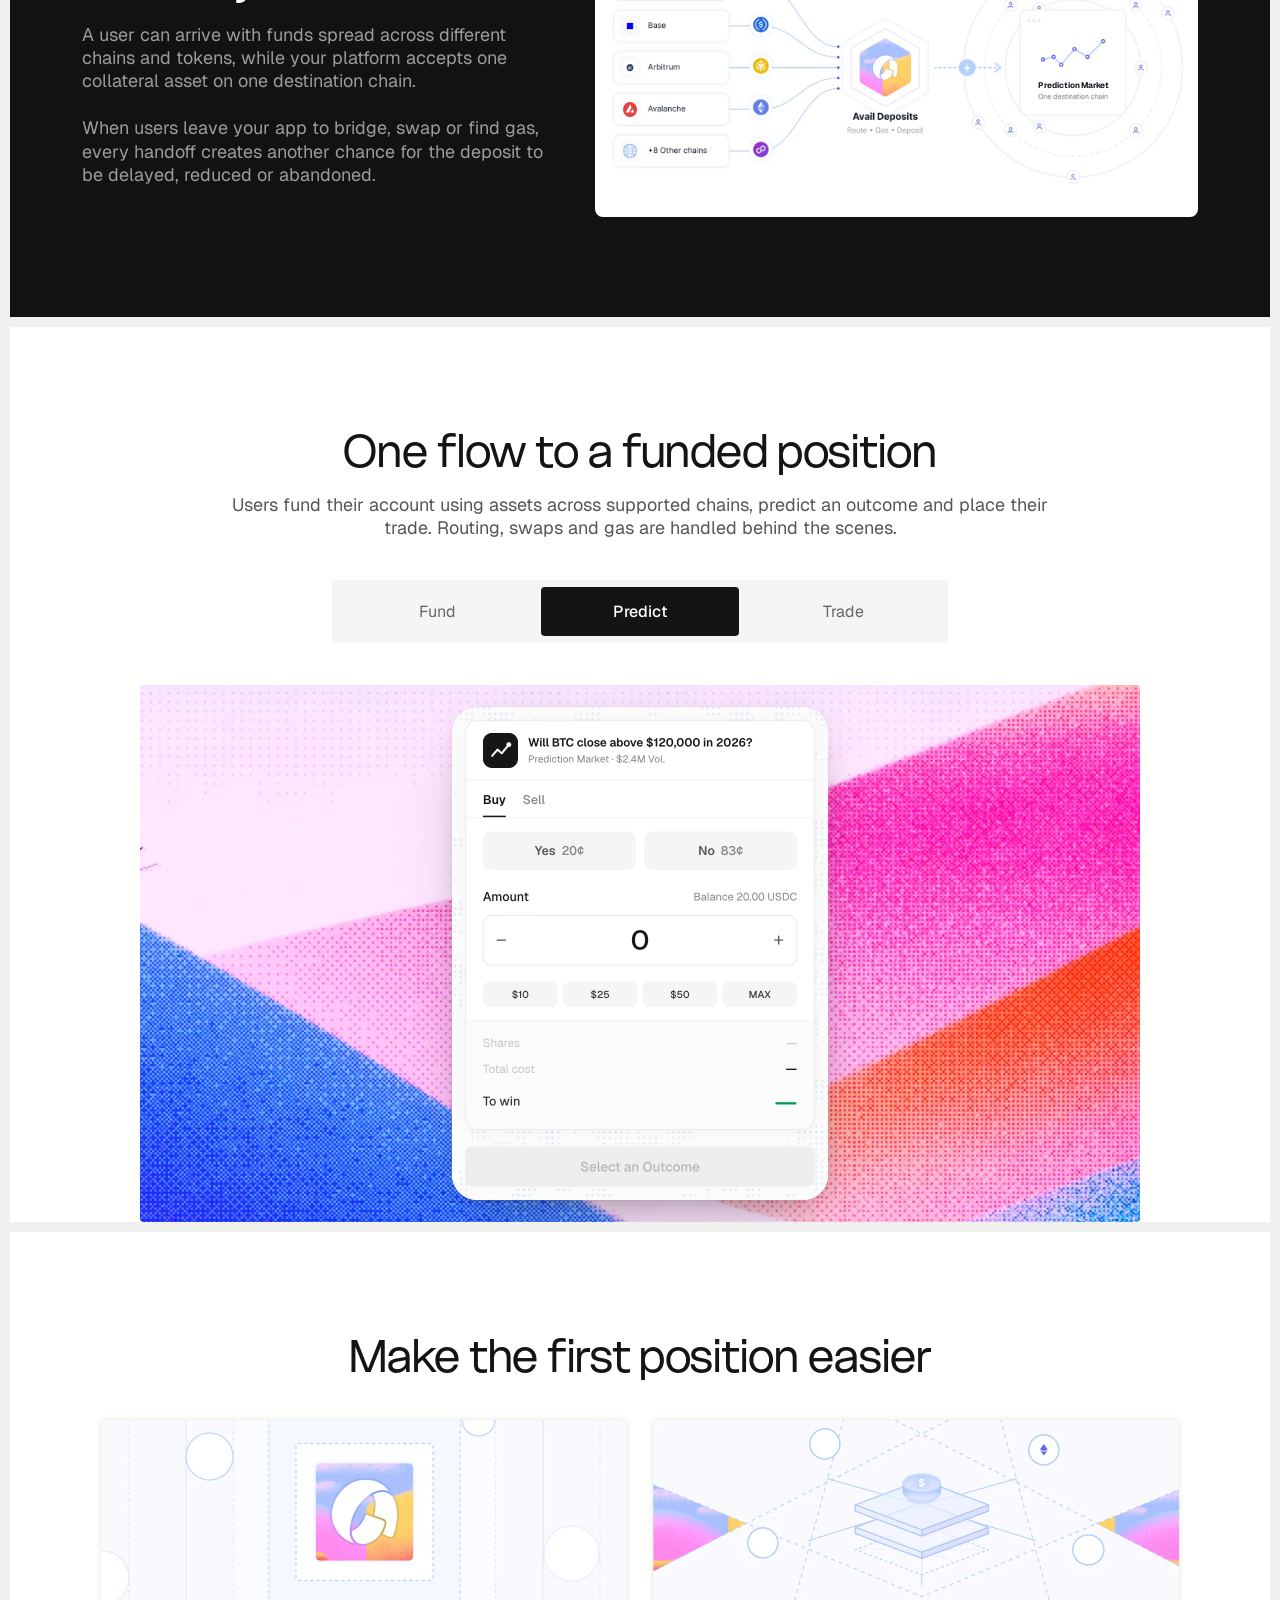
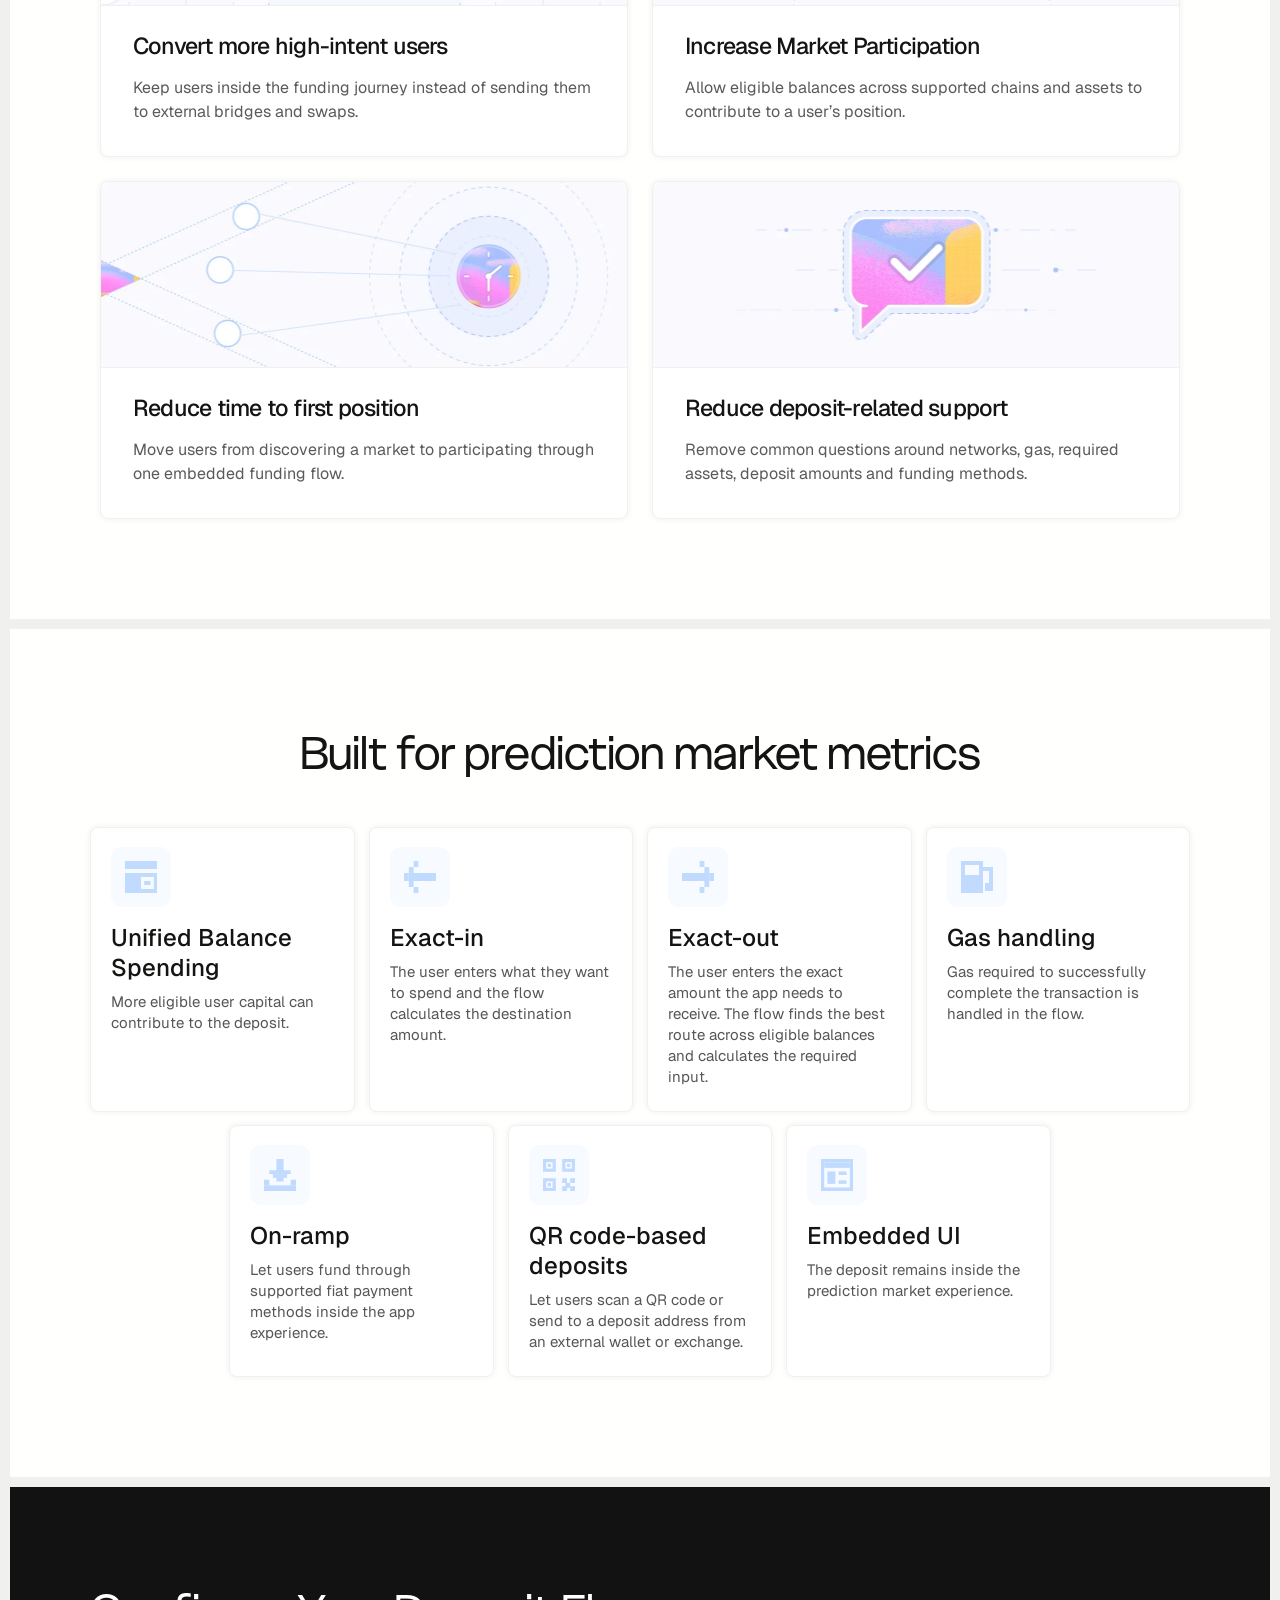
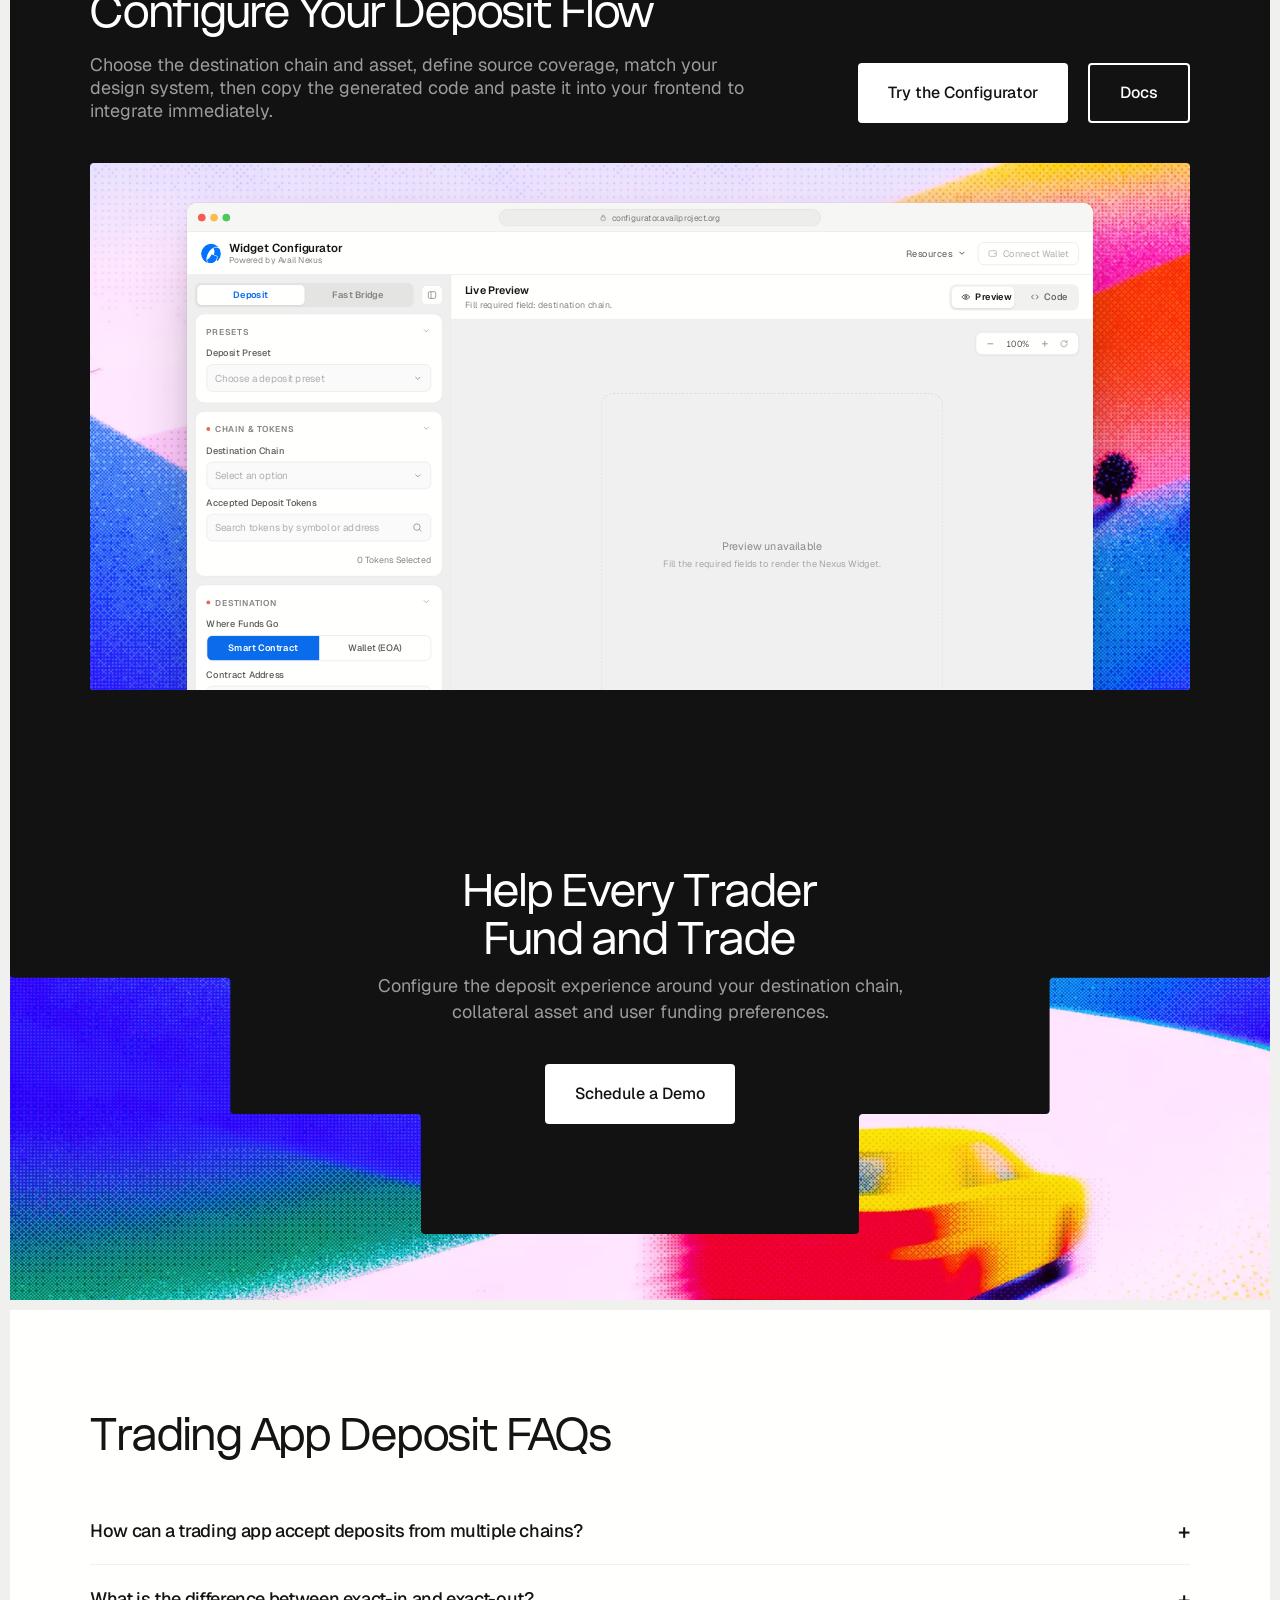
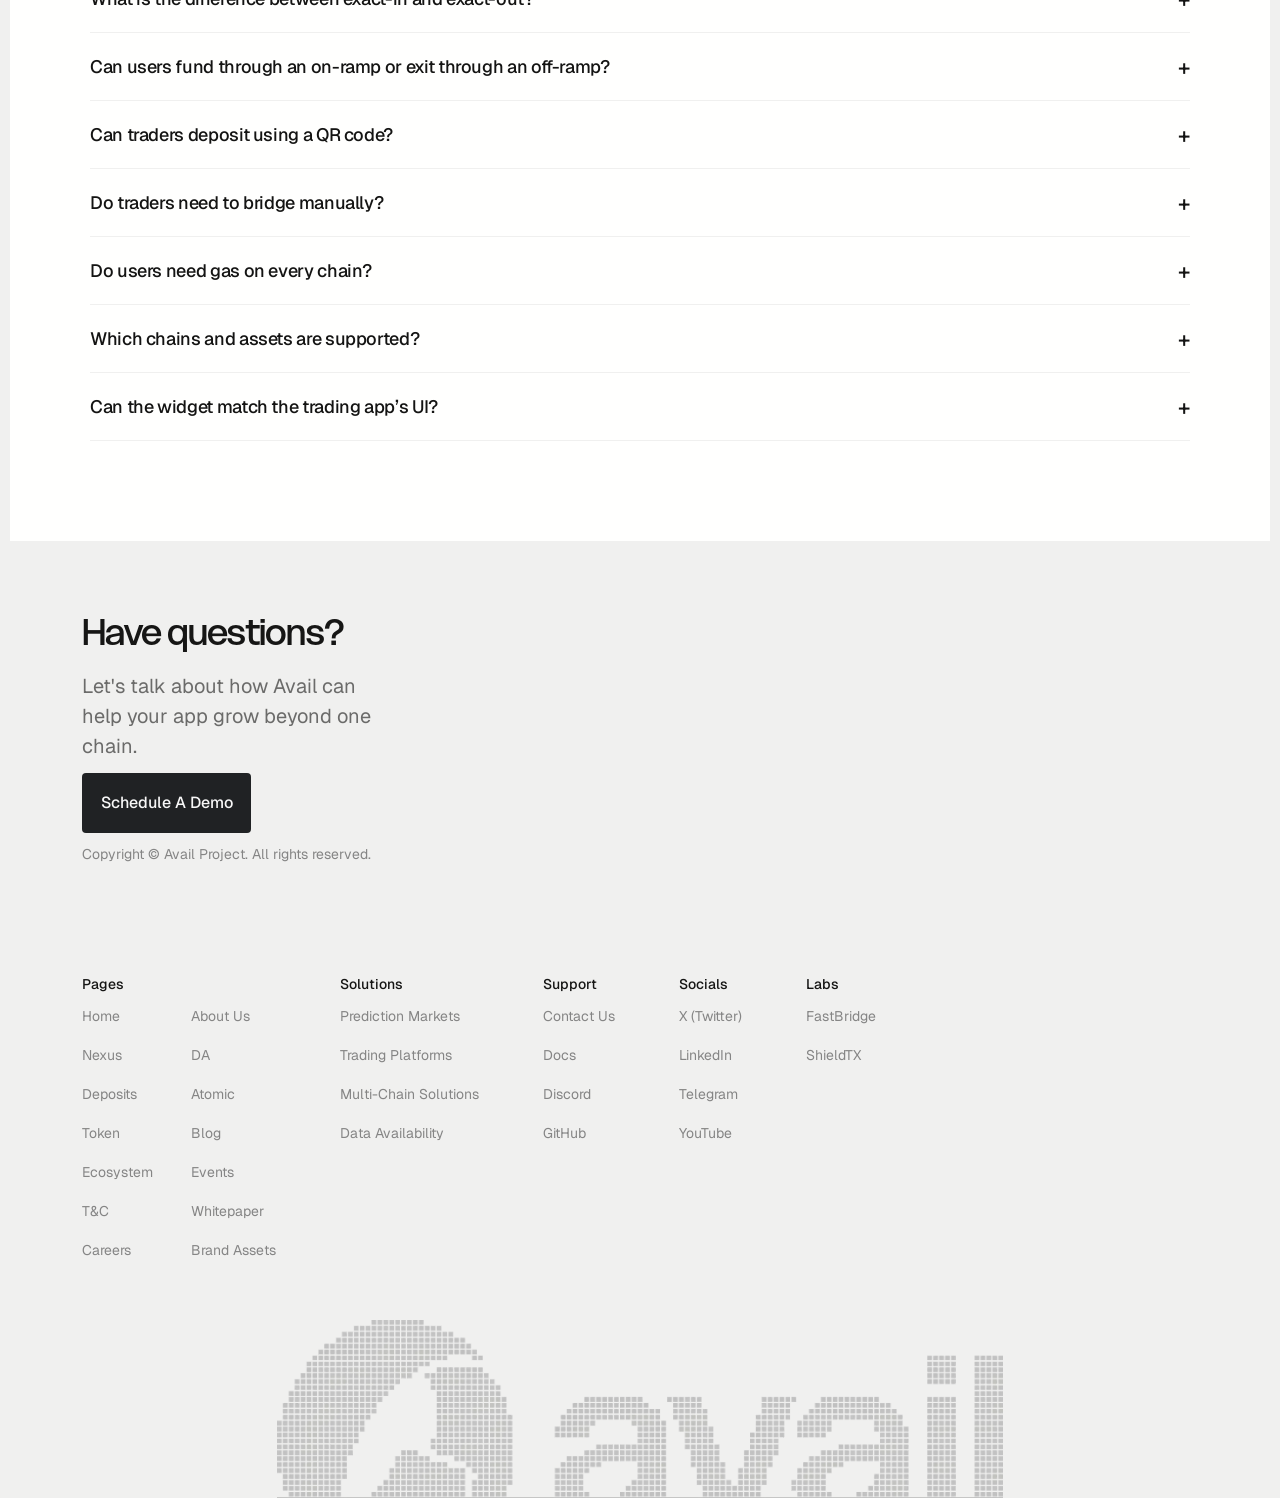
==== commit da8bff85: "Fix the configurator crash, and work the second feedback round FIRST, A REGRESSION I SHIPPED. The ?a" ====
--- a/prediction-markets/index.html
+++ b/prediction-markets/index.html
@@ -98,7 +98,7 @@
              poster="../assets/position/hero-poster.webp?v=1789458089"
              autoplay muted loop playsinline preload="auto"
              aria-label="A prediction market app with the Deposit modal open. 20 USDC is typed and the flow resolves two stablecoins to cover it, then 40 USDC pulls in a native token and a longtail token alongside them.">
-        <source src="../assets/position/hero.mp4?v=1789457970" type="video/mp4">
+        <source src="../assets/position/hero.mp4?v=1789537673" type="video/mp4">
       </video>
     </div>
   </div>
@@ -187,19 +187,19 @@
     <video class="flow__video is-on" id="clip-fund" data-seg="fund"
            role="tabpanel" aria-labelledby="tab-fund"
            aria-label="An empty ctUSD wallet on Citrea funded in one deposit, drawing on balances across supported chains"
-           data-src="../assets/position/fund.mp4?v=1789459073" data-src-sm="../assets/position/fund-sm.mp4?v=1789459074" data-poster="../assets/position/fund.webp?v=1789459074"
+           data-src="../assets/position/fund.mp4?v=1789537592" data-src-sm="../assets/position/fund-sm.mp4?v=1789537594" data-poster="../assets/position/fund.webp?v=1789537594"
            muted playsinline preload="none"></video>
 
     <video class="flow__video" id="clip-predict" data-seg="predict"
            role="tabpanel" aria-labelledby="tab-predict" aria-hidden="true"
            aria-label="Picking an outcome on the Citrea Markets question — will BTC close above $120,000 in 2026 — and sizing the position"
-           data-src="../assets/position/predict.mp4?v=1789466193" data-src-sm="../assets/position/predict-sm.mp4?v=1789466195" data-poster="../assets/position/predict.webp?v=1789466195"
+           data-src="../assets/position/predict.mp4?v=1789537607" data-src-sm="../assets/position/predict-sm.mp4?v=1789537608" data-poster="../assets/position/predict.webp?v=1789537609"
            muted playsinline preload="none"></video>
 
     <video class="flow__video" id="clip-trade" data-seg="trade"
            role="tabpanel" aria-labelledby="tab-trade" aria-hidden="true"
            aria-label="Casting the bet — 20.00 ctUSD for 24.09 shares at 83 cents, to win $23.26"
-           data-src="../assets/position/trade.mp4?v=1789465878" data-src-sm="../assets/position/trade-sm.mp4?v=1789465880" data-poster="../assets/position/trade.webp?v=1789465880"
+           data-src="../assets/position/trade.mp4?v=1789537622" data-src-sm="../assets/position/trade-sm.mp4?v=1789537623" data-poster="../assets/position/trade.webp?v=1789537623"
            muted playsinline preload="none"></video>
   </div>
 </section>
@@ -308,7 +308,7 @@
     <div class="configurator" id="configurator">
       <iframe class="configurator__frame" id="configuratorFrame"
               title="Widget Configurator walkthrough — presets, chain and tokens, destination, amount rules, theming and the embed code"
-              data-src="../flow/configurator.html?hold=1&amp;bg=position-config-bg.webp&amp;app=prediction"
+              data-src="../flow/configurator.html?hold=1&amp;bg=position-config-bg.webp&amp;app=prediction&amp;v=1789537568"
               loading="lazy" tabindex="-1" scrolling="no"></iframe>
     </div>
   </div>
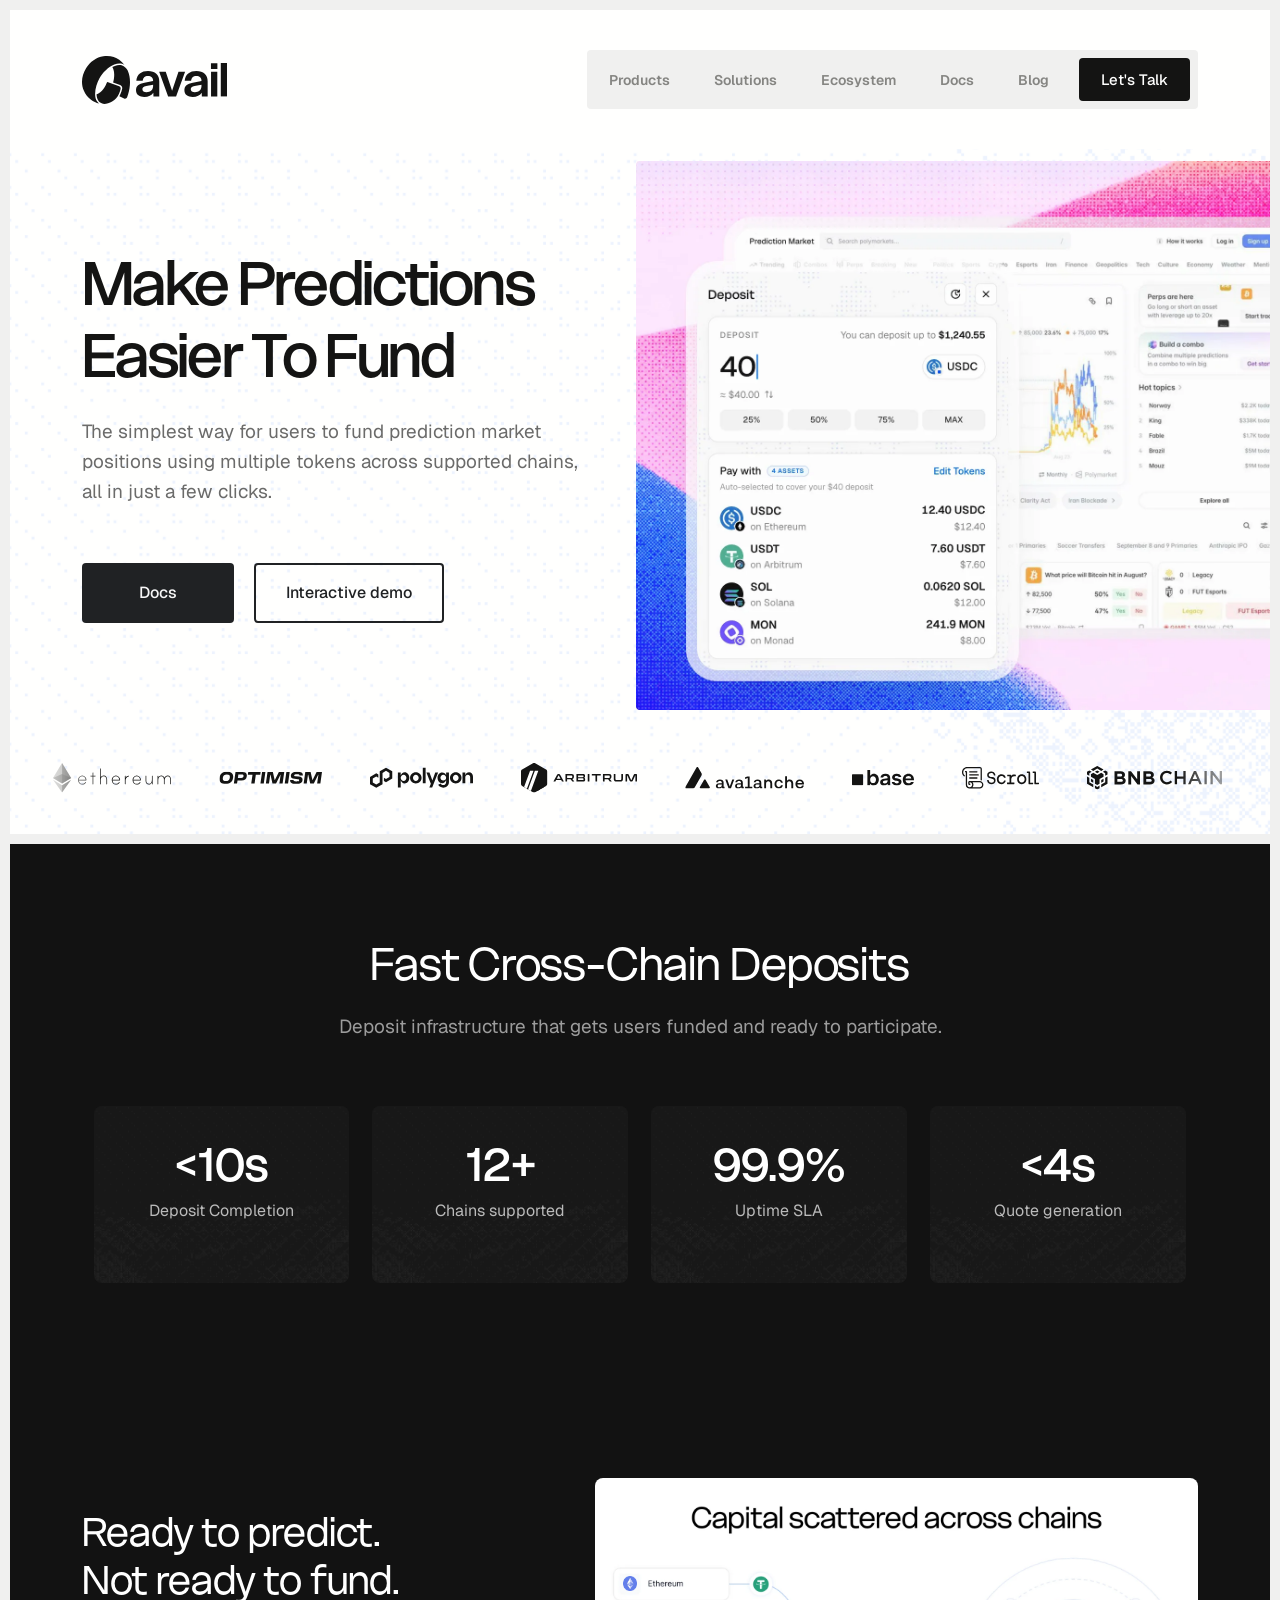
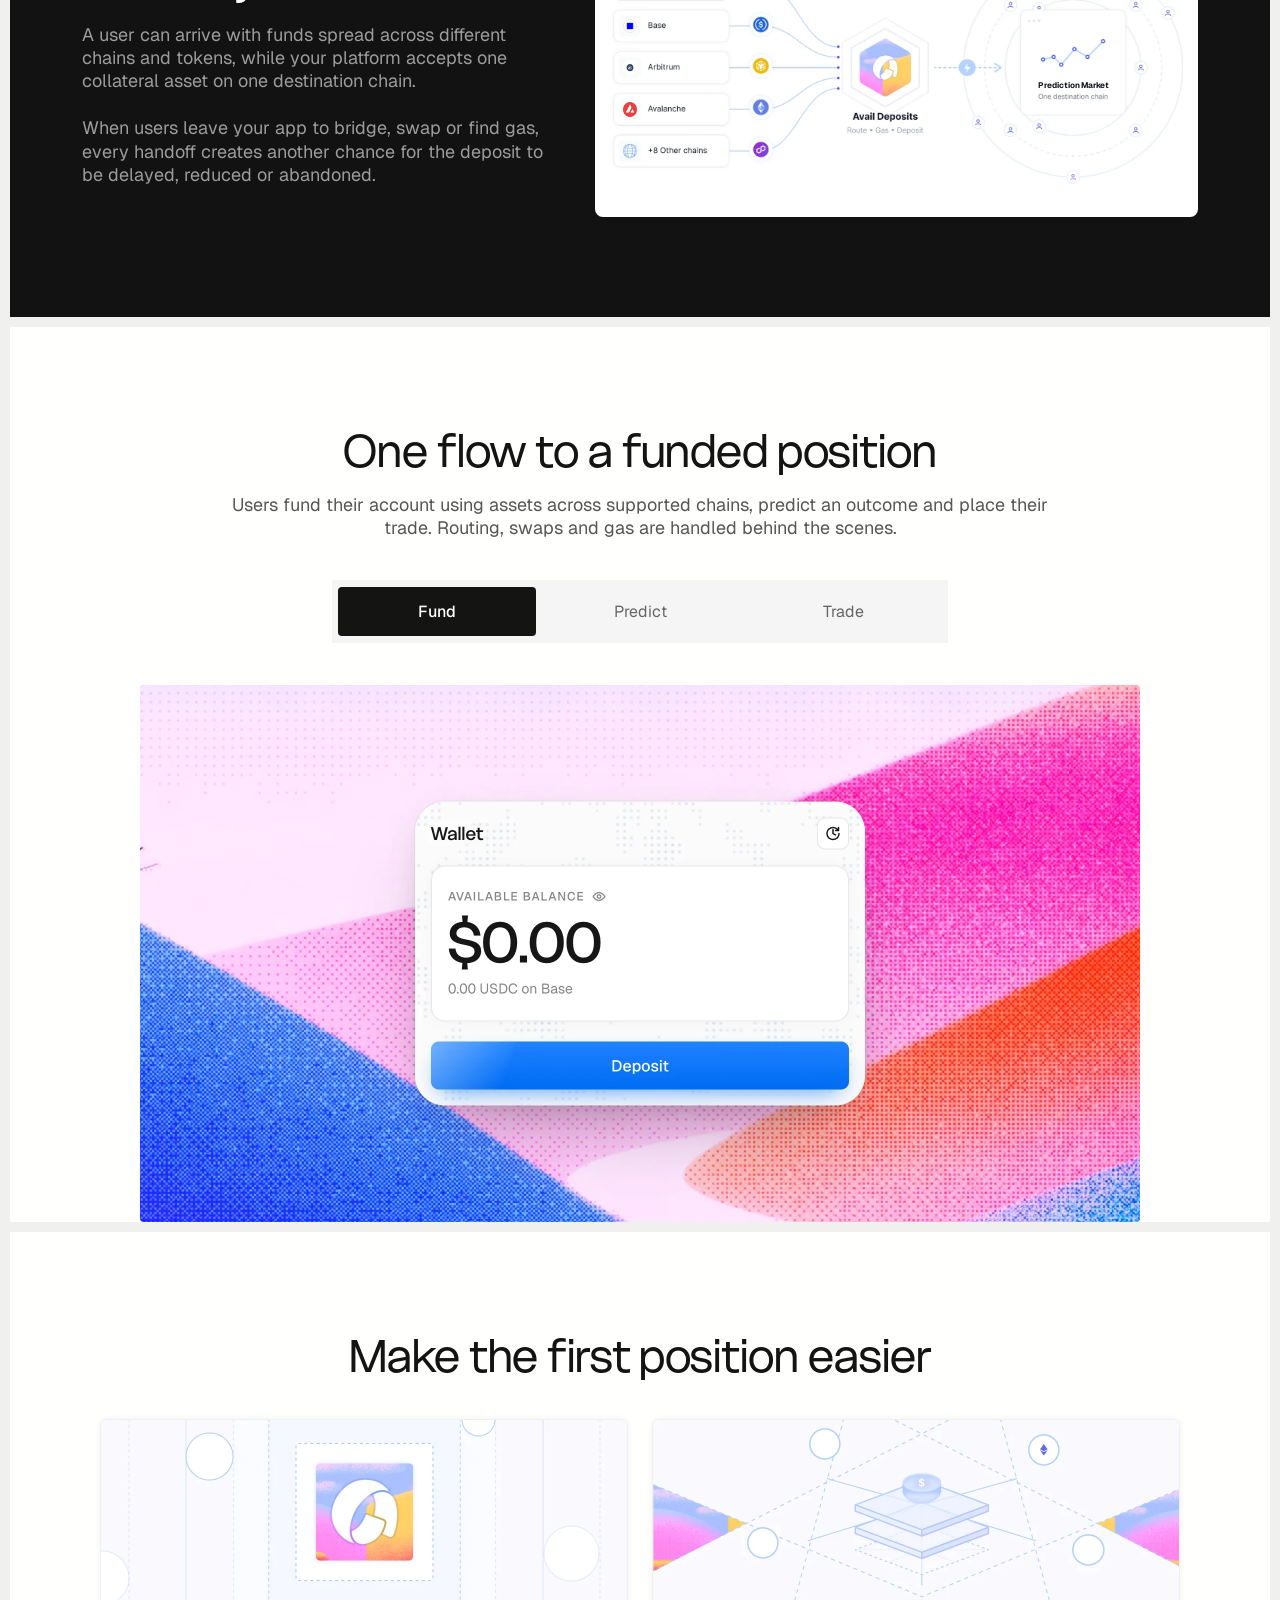
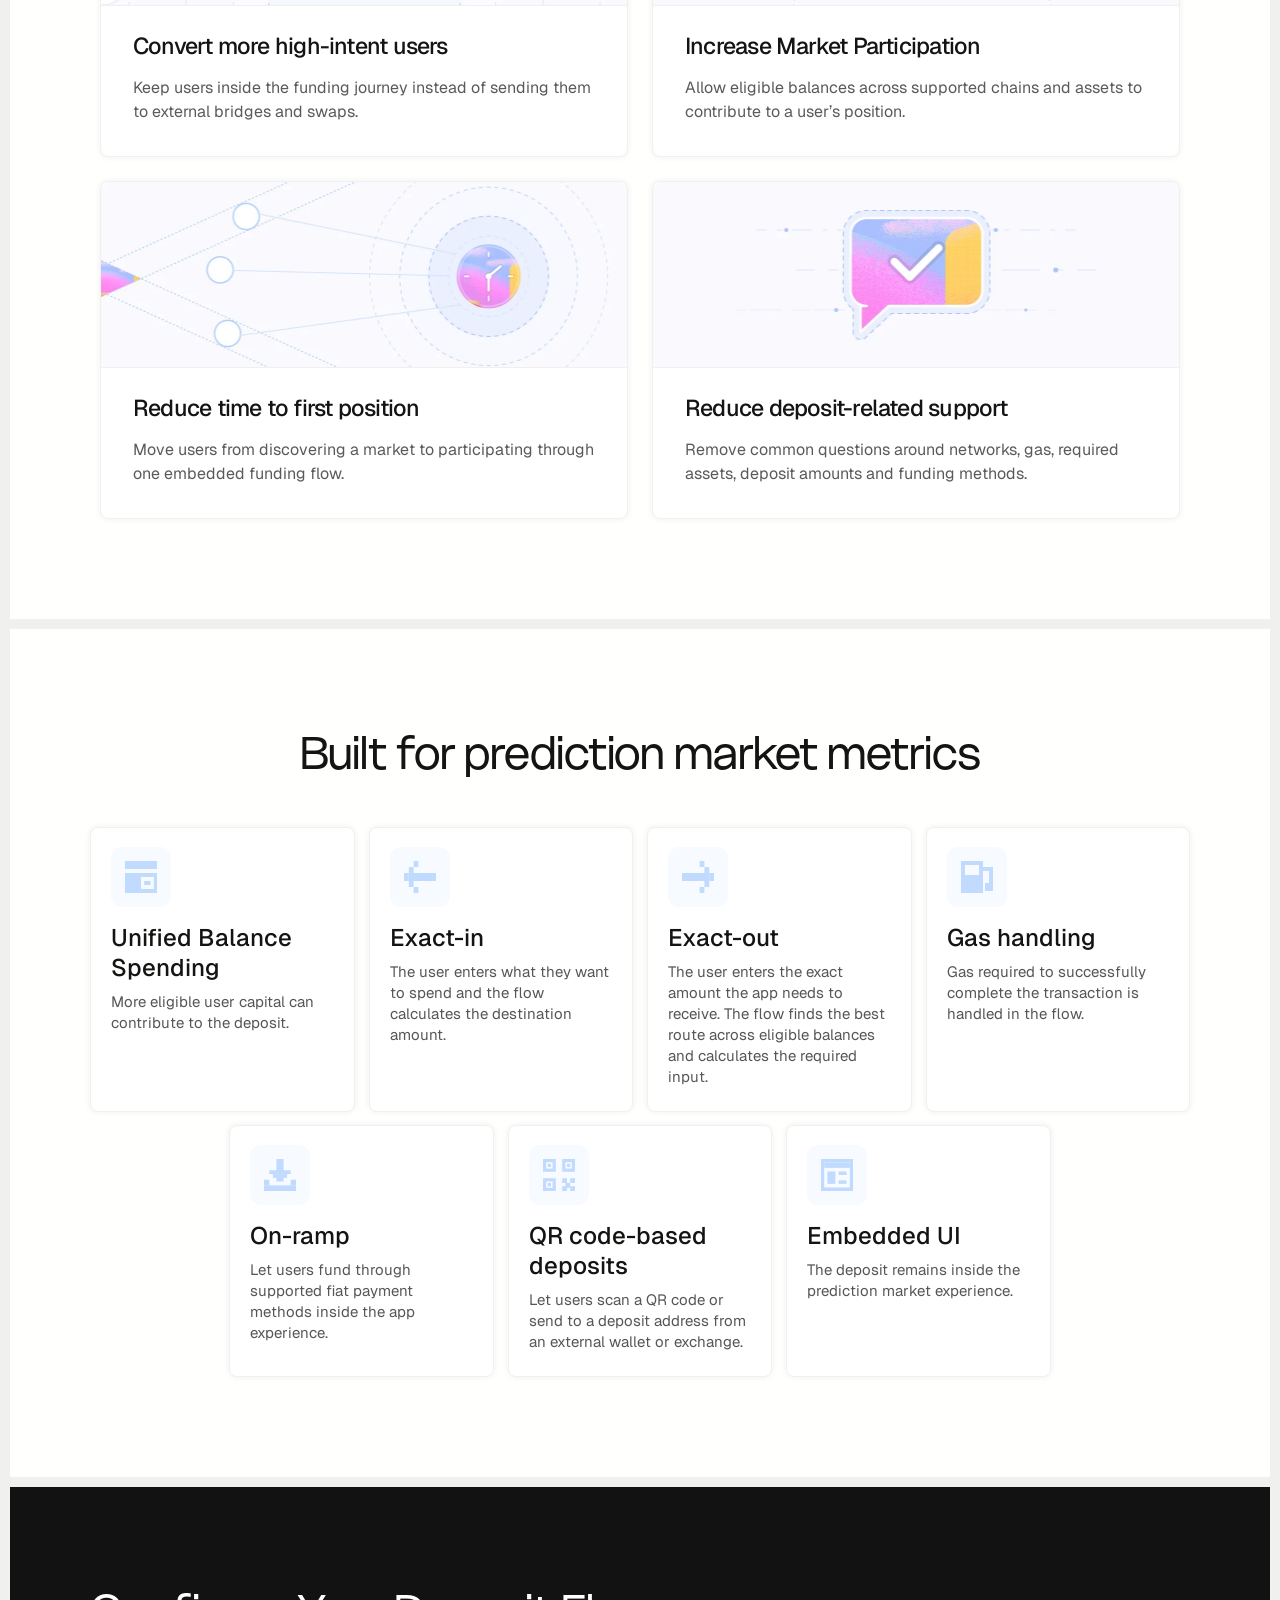
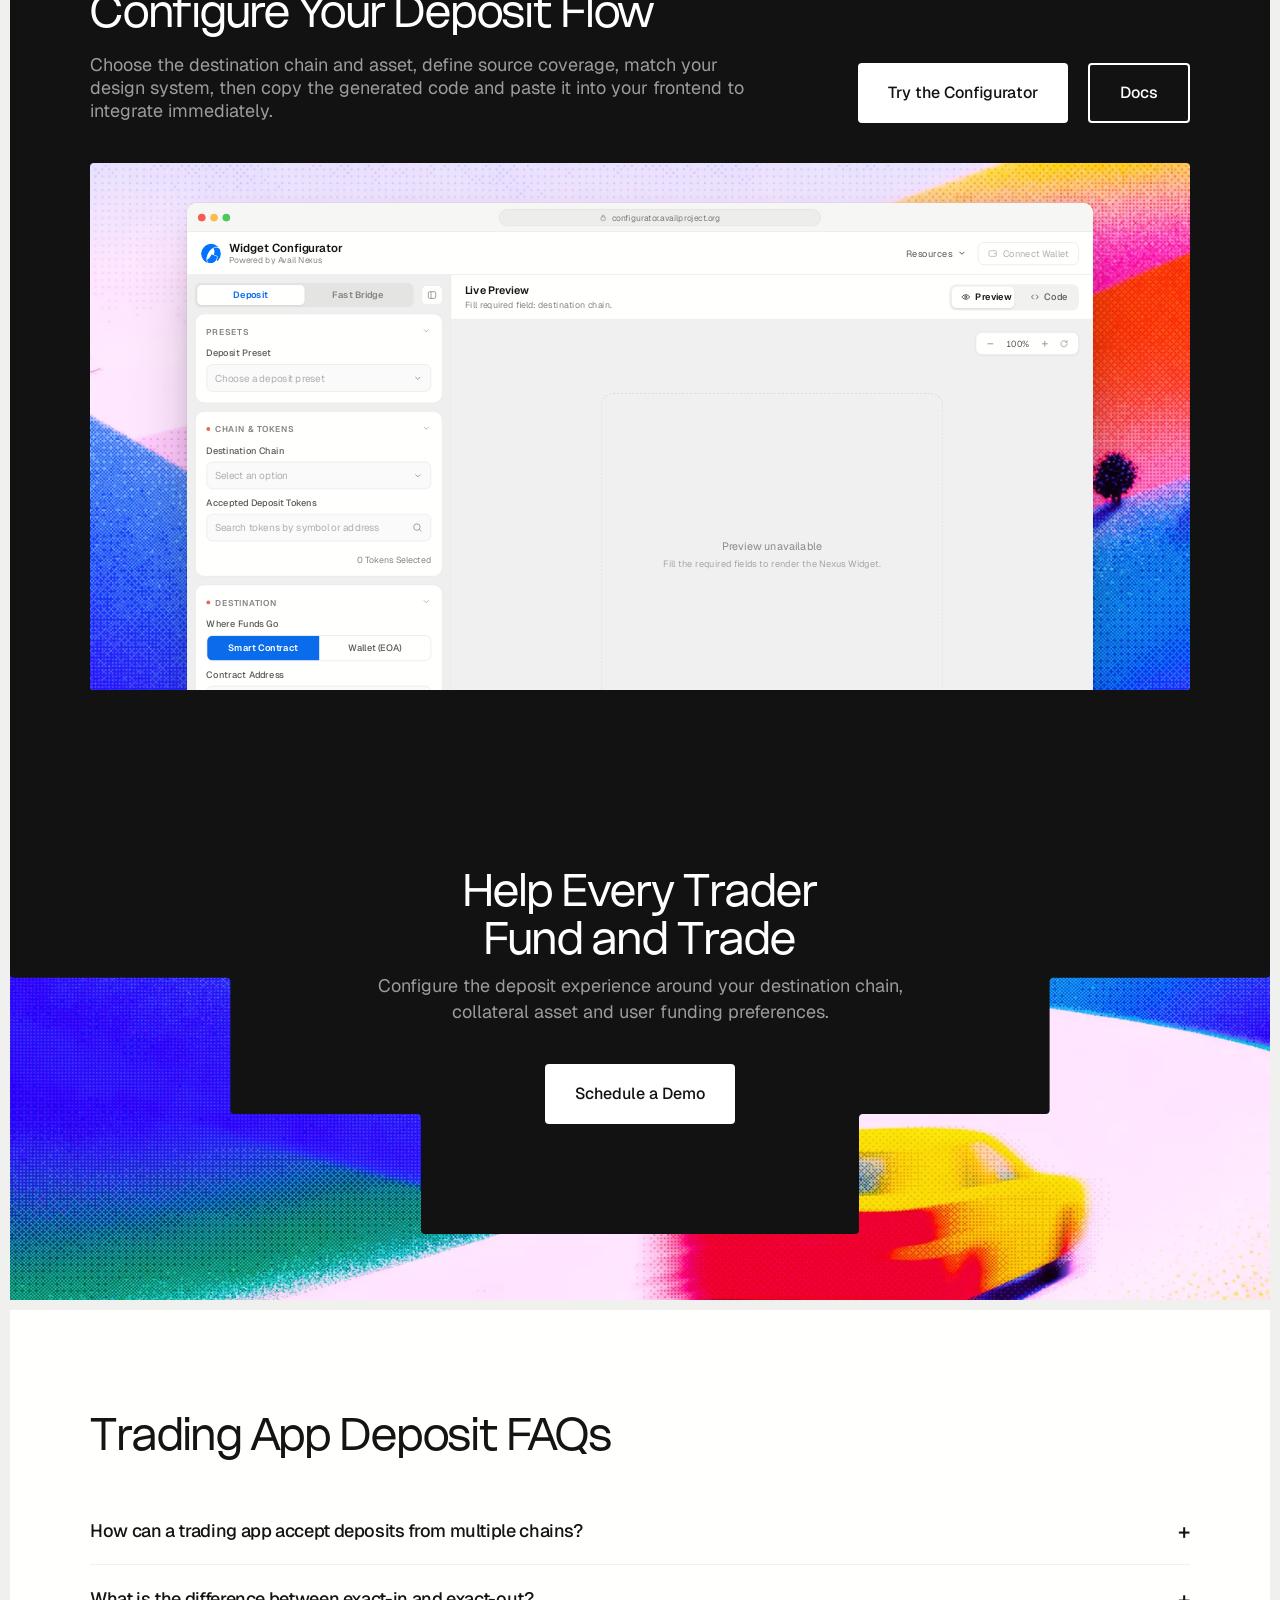
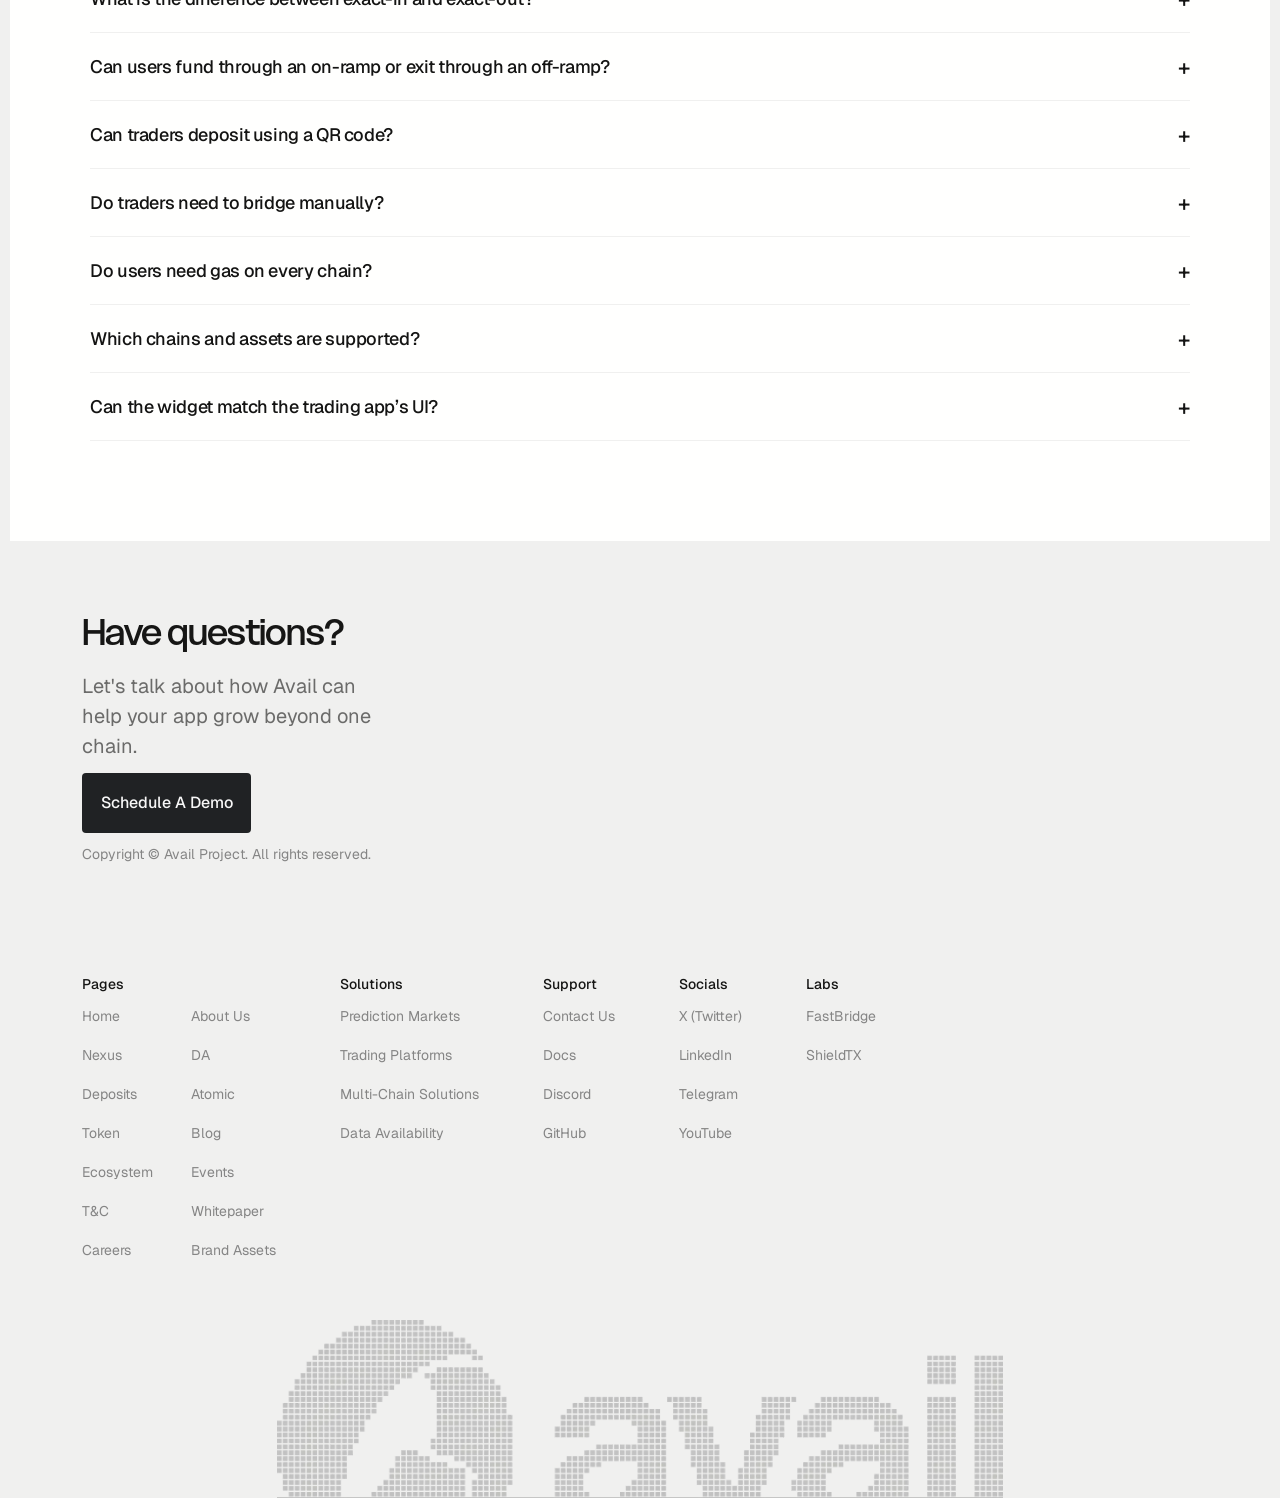
==== commit bfcd6f11: "Bring prediction-markets onto the same shell; fix the break I caused This repo has TWO pages sharing" ====
--- a/prediction-markets/index.html
+++ b/prediction-markets/index.html
@@ -11,28 +11,34 @@
 <link rel="preconnect" href="https://fonts.googleapis.com">
 <link rel="preconnect" href="https://fonts.gstatic.com" crossorigin>
 <link href="https://fonts.googleapis.com/css2?family=Geist:wght@400;500;600&display=swap" rel="stylesheet">
-<link rel="stylesheet" href="../styles.css?v=14">
+<link rel="stylesheet" href="../styles.css?v=20">
 </head>
 <body class="page-position">
-<div class="frame">
-
-<!-- ========================= HERO ========================= -->
-<header class="deposit-hero">
-  <div class="nav-header">
-    <a class="nav-logo" href="https://www.availproject.org/" aria-label="Avail home">
-      <img class="nav-logo__mark" src="../assets/avail-mark.svg" alt="" width="48" height="48">
-      <img class="nav-logo__wordmark" src="../assets/avail-wordmark.svg" alt="Avail" width="91" height="34">
-    </a>
-
-    <button class="nav-menu" id="navMenu" type="button"
-            aria-expanded="false" aria-controls="mobileMenu" aria-label="Open menu">
-      <span class="nav-menu__icon" aria-hidden="true"></span>
-      <span class="nav-menu__label">Menu</span>
-    </button>
-
-    <div class="nav-pill">
-      <nav class="nav" id="primaryNav" aria-label="Primary">
-        <div class="nav-links">
+<section class="landing" aria-label="Hero">
+  <!-- The site's hero backdrop is carried so this markup stays interchangeable
+       with the other pages, and is stood down in CSS: this page brings its own
+       hero plate, and .landing__bg would sit over the whole landing. -->
+  <div class="landing__bg" aria-hidden="true">
+    <div class="landing__bg-spacer"></div>
+    <div class="landing__bg-base"></div>
+    <div class="landing__bg-pixels"><div class="landing__bg-pixel-grid"></div></div>
+  </div>
+
+  <div class="landing__container site-container">
+    <div class="nav-header">
+      <a class="nav-logo" href="https://www.availproject.org/" aria-label="Avail home">
+        <img class="nav-logo__mark" src="../assets/avail-mark.svg" alt="" width="48" height="48">
+        <img class="nav-logo__wordmark" src="../assets/avail-wordmark.svg" alt="Avail" width="91" height="34">
+      </a>
+
+      <button class="nav-menu" id="navMenu" type="button"
+              aria-expanded="false" aria-controls="mobileMenu" aria-label="Open menu">
+        <span class="nav-menu__icon" aria-hidden="true"></span>
+        <span class="nav-menu__label">Menu</span>
+      </button>
+
+      <div class="nav-pill">
+        <nav class="nav-links" id="primaryNav" aria-label="Primary">
           <div class="nav-dropdown">
             <button class="nav-links__trigger" type="button" id="trigger-products"
                     aria-haspopup="true" aria-expanded="false" aria-controls="menu-products">Products</button>
@@ -72,12 +78,47 @@
           <a class="nav-links__item" href="https://www.availproject.org/ecosystem">Ecosystem</a>
           <a class="nav-links__item" href="https://docs.availproject.org/" target="_blank" rel="noopener noreferrer">Docs</a>
           <a class="nav-links__item" href="https://blog.availproject.org/" target="_blank" rel="noopener noreferrer">Blog</a>
-        </div>
+        </nav>
+        <a class="btn btn-primary nav-header__cta" href="https://calendly.com/d/cwfp-t3y-gt2/avail-discovery-call" target="_blank" rel="noopener noreferrer">Let's Talk</a>
+      </div>
+    </div>
+
+    <div class="mobile-menu-overlay" id="mobileMenuOverlay" hidden></div>
+    <div class="mobile-menu" id="mobileMenu" hidden>
+      <nav class="mobile-menu__nav" aria-label="Mobile">
+        <details class="mobile-menu__details">
+          <summary class="mobile-menu__link">Products</summary>
+          <div class="mobile-menu__sub">
+            <p class="mobile-menu__heading">For Builders</p>
+            <a class="mobile-menu__sublink" href="https://www.availproject.org/deposits">Deposits</a>
+            <a class="mobile-menu__sublink" href="https://www.availproject.org/nexus">Nexus</a>
+            <a class="mobile-menu__sublink" href="https://www.availproject.org/da">DA</a>
+            <a class="mobile-menu__sublink" href="https://www.availproject.org/atomic">Atomic</a>
+            <p class="mobile-menu__heading">For Users</p>
+            <a class="mobile-menu__sublink" href="https://fastbridge.availproject.org/" target="_blank" rel="noopener noreferrer">FastBridge</a>
+            <a class="mobile-menu__sublink" href="https://www.shieldtx.xyz/" target="_blank" rel="noopener noreferrer">ShieldTX</a>
+          </div>
+        </details>
+        <details class="mobile-menu__details">
+          <summary class="mobile-menu__link">Solutions</summary>
+          <div class="mobile-menu__sub">
+            <p class="mobile-menu__heading">App Developers</p>
+            <a class="mobile-menu__sublink" href="https://www.availproject.org/prediction-markets">Prediction Markets</a>
+            <a class="mobile-menu__sublink" href="https://www.availproject.org/trading">Trading Platforms</a>
+            <a class="mobile-menu__sublink" href="https://www.availproject.org/nexus">Multi-Chain Solutions</a>
+            <p class="mobile-menu__heading">Blockchain Developers</p>
+            <a class="mobile-menu__sublink" href="https://www.availproject.org/da">Data Availability</a>
+          </div>
+        </details>
+        <a class="mobile-menu__link" href="https://www.availproject.org/ecosystem">Ecosystem</a>
+        <a class="mobile-menu__link" href="https://docs.availproject.org/" target="_blank" rel="noopener noreferrer">Docs</a>
+        <a class="mobile-menu__link" href="https://blog.availproject.org/" target="_blank" rel="noopener noreferrer">Blog</a>
+        <a class="btn btn-primary mobile-menu__cta" href="https://calendly.com/d/cwfp-t3y-gt2/avail-discovery-call" target="_blank" rel="noopener noreferrer">Let's Talk</a>
       </nav>
-      <a class="btn btn-primary nav-header__cta" href="https://calendly.com/d/cwfp-t3y-gt2/avail-discovery-call" target="_blank" rel="noopener noreferrer">Let's Talk</a>
-    </div>
-  </div>
-
+    </div>
+  </div>
+
+  <header class="deposit-hero">
   <div class="deposit-hero__inner">
     <div class="deposit-hero__copy">
       <h1 class="deposit-hero__title">Make predictions easier to fund</h1>
@@ -128,9 +169,12 @@
       </div>
     </div>
   </div>
-</header>
-
-<main>
+  </header>
+</section>
+
+<div class="section-gap" aria-hidden="true"></div>
+
+<div class="lower-sections">
 
 <!-- ================= Fast Cross-Chain Deposits ================= -->
 <section class="deposit-stats">
@@ -169,6 +213,8 @@
 </section>
 
 <!-- ============== One Flow to a Funded Position ============== -->
+<div class="section-gap" aria-hidden="true"></div>
+
 <section class="flow">
   <div class="container">
     <h2 class="h2 section__title">One flow to a funded position</h2>
@@ -205,6 +251,8 @@
 </section>
 
 <!-- ============== Get Traders to Their First Trade ============== -->
+<div class="section-gap" aria-hidden="true"></div>
+
 <section class="section-light">
   <div class="container">
     <h2 class="h2 section__title">Make the first position easier</h2>
@@ -246,6 +294,8 @@
 </section>
 
 <!-- ================== Built for Trading Metrics ================== -->
+<div class="section-gap" aria-hidden="true"></div>
+
 <section class="metrics">
   <div class="container">
     <h2 class="h2 section__title">Built for prediction market metrics</h2>
@@ -291,6 +341,8 @@
 </section>
 
 <!-- ============== Configure Your Deposit Flow + CTA ============== -->
+<div class="section-gap" aria-hidden="true"></div>
+
 <section class="configure">
   <div class="configure__head">
     <div class="configure__copy">
@@ -329,6 +381,8 @@
 </section>
 
 <!-- ========================= FAQs ========================= -->
+<div class="section-gap" aria-hidden="true"></div>
+
 <section class="faq">
   <div class="container">
     <h2 class="h2 section__title section__title--left">Trading App Deposit FAQs</h2>
@@ -370,9 +424,8 @@
   </div>
 </section>
 
-</main>
-
-<!-- ========================= FOOTER ========================= -->
+</div><!-- /.lower-sections -->
+
 <footer class="site-footer">
   <div class="site-footer__top">
     <div class="site-footer__cta">
@@ -448,43 +501,8 @@
   </div>
 </footer>
 
-</div><!-- /.frame -->
-
-<div class="mobile-menu-overlay" id="mobileMenuOverlay" hidden></div>
-<div class="mobile-menu" id="mobileMenu" hidden>
-  <nav class="mobile-menu__nav" aria-label="Mobile">
-    <details class="mobile-menu__details">
-      <summary class="mobile-menu__link">Products</summary>
-      <div class="mobile-menu__sub">
-        <p class="mobile-menu__heading">For Builders</p>
-        <a class="mobile-menu__sublink" href="https://www.availproject.org/deposits">Deposits</a>
-        <a class="mobile-menu__sublink" href="https://www.availproject.org/nexus">Nexus</a>
-        <a class="mobile-menu__sublink" href="https://www.availproject.org/da">DA</a>
-        <a class="mobile-menu__sublink" href="https://www.availproject.org/atomic">Atomic</a>
-        <p class="mobile-menu__heading">For Users</p>
-        <a class="mobile-menu__sublink" href="https://fastbridge.availproject.org/" target="_blank" rel="noopener noreferrer">FastBridge</a>
-        <a class="mobile-menu__sublink" href="https://www.shieldtx.xyz/" target="_blank" rel="noopener noreferrer">ShieldTX</a>
-      </div>
-    </details>
-    <details class="mobile-menu__details">
-      <summary class="mobile-menu__link">Solutions</summary>
-      <div class="mobile-menu__sub">
-        <p class="mobile-menu__heading">App Developers</p>
-        <a class="mobile-menu__sublink" href="https://www.availproject.org/prediction-markets">Prediction Markets</a>
-        <a class="mobile-menu__sublink" href="https://www.availproject.org/trading">Trading Platforms</a>
-        <a class="mobile-menu__sublink" href="https://www.availproject.org/nexus">Multi-Chain Solutions</a>
-        <p class="mobile-menu__heading">Blockchain Developers</p>
-        <a class="mobile-menu__sublink" href="https://www.availproject.org/da">Data Availability</a>
-      </div>
-    </details>
-    <a class="mobile-menu__link" href="https://www.availproject.org/ecosystem">Ecosystem</a>
-    <a class="mobile-menu__link" href="https://docs.availproject.org/" target="_blank" rel="noopener noreferrer">Docs</a>
-    <a class="mobile-menu__link" href="https://blog.availproject.org/" target="_blank" rel="noopener noreferrer">Blog</a>
-    <a class="btn btn-primary mobile-menu__cta" href="https://calendly.com/d/cwfp-t3y-gt2/avail-discovery-call" target="_blank" rel="noopener noreferrer">Let's Talk</a>
-  </nav>
-</div>
-
-<script src="../js/deposits.js?v=14" defer></script>
+
+<script src="../js/deposits.js?v=20" defer></script>
 
 </body>
 </html>
--- a/styles.css
+++ b/styles.css
@@ -82,10 +82,20 @@
      Above the design width it grows with the viewport and every inner
      max-width below is expressed as a fraction of it, so the whole
      composition scales instead of just gaining empty gutters. */
+  /* Tracks the viewport minus one frame band each side (see the min-width:1201
+     override below), so the grey rail reads the same 10px on the left, right
+     and top. Pinning it to the site's flat 1440px — as trading.css does —
+     centres the page instead, and in a window wider than 1440 the side band
+     opens to 36px+ while the top band stays 10px: the frame stops reading as a
+     frame. The trade is that above 1440 the content sits closer to the edge
+     here than it does on /trading. */
   --page:   1355px;
   --section-frame:   10px;   /* (parent) */                            /* Figma frame inset */
   --content-inset: 72px;   /* (parent) */                            /* fixed, as on availproject.org */
   --gutter:    80px;   /* (parent) */
+}
+
+@media (min-width: 1201px) {
 }
 
 @media (min-width: 1201px) {
@@ -98,7 +108,8 @@
 html { -webkit-text-size-adjust: 100%; scroll-behavior: smooth; }
 body {
   margin: 0;
-  background: var(--white);
+  /* the 10px rails read against this: .landing and .lower-sections sit on it */
+  background: var(--grey);
   color: var(--black);
   font-family: var(--sans);
   overflow-x: hidden;
@@ -110,19 +121,56 @@
 h1, h2, h3 { margin: 0; font-weight: 400; }
 ul { margin: 0; padding: 0; list-style: none; }
 
-/* ---------- Layout primitives ---------- */
-/* Figma insets the body by 10px on the top/left/right and puts a 10px gap
-   between section blocks; the frame colour shows through those gaps. */
-.frame {
-  background: var(--grey);
-  padding: var(--section-frame) var(--section-frame) 0;
-}
-.frame > .deposit-hero { margin-bottom: var(--section-frame); }
-.frame > main {
+/* ---------- Layout primitives ----------
+   MERGE: DROP .site-container / .landing / .landing__container /
+   .lower-sections / .section-gap — common.css supplies all five. They are
+   ported here so this folder stands alone.
+
+   The Figma 10px inset used to come from a single .frame wrapper. It now comes
+   the way the rest of the site builds it: 10px borders on .landing and
+   .lower-sections, and a .section-gap rule between blocks. Same result, and the
+   markup is interchangeable with the other pages.
+
+   Two deviations from common.css, both matching what trading.css does:
+   the site's .landing carries min-height:878px / max-height:900px, which this
+   hero does not want (it is content-sized and grows with the viewport), and
+   .landing__bg stands down because this page brings its own hero plate. */
+.site-container { width: 100%; max-width: var(--page); margin-inline: auto; }
+
+.landing {
+  position: relative;
+  width: 100%;
+  background: var(--white);
+  border-top:   var(--section-frame) solid var(--border);
+  border-left:  var(--section-frame) solid var(--border);
+  border-right: var(--section-frame) solid var(--border);
+  overflow: hidden;
   display: flex; flex-direction: column;
-  gap: var(--section-frame);
-}
-/* the footer butts directly against the last section — no gap in Figma */
+}
+.landing__bg { display: none; }
+/* nav.css carries this for exactly this case: .nav-header is a flex item of
+   .landing__container now, and margin-inline:auto on a flex item makes it
+   shrink to content instead of stretching. width:100% restores the stretch. */
+.landing__container > .nav-header {
+  position: relative; z-index: 50;
+  width: 100%;
+  max-width: var(--page);
+  margin-inline: auto;
+  box-sizing: border-box;
+}
+.landing__container {
+  position: relative; flex: 1;
+  display: flex; flex-direction: column; width: 100%;
+}
+
+.lower-sections {
+  position: relative;
+  background: var(--white);
+  border-left:  var(--section-frame) solid var(--border);
+  border-right: var(--section-frame) solid var(--border);
+  overflow: clip;
+}
+.section-gap { height: var(--section-frame); background: var(--grey); }
 
 .container { max-width: var(--page); margin-inline: auto; padding-inline: var(--gutter); }
 .container--wide { padding-inline: var(--content-inset); }
@@ -209,8 +257,7 @@
   overflow: visible;
   --nav-pill-height: 62px;   /* the anchor nav.css measures its dropdowns from */
 }
-.nav { display: flex; align-items: center; align-self: stretch; overflow: visible; }
-.nav-links { display: flex; align-items: center; align-self: stretch; gap: 16px; }
+.nav-links { display: flex; align-items: center; align-self: stretch; gap: 16px; overflow: visible; }
 
 /* triggers and plain links share one resting/hover treatment: colour only */
 .nav-links__item,
@@ -997,11 +1044,17 @@
    --content-inset (72px) rather than the parent's 48px, so the footer lines up
    with the header, and it is capped at --page rather than 1440px.
    ============================================================ */
-.site-footer { background: var(--grey); padding-top: 64px; overflow: hidden; }
+/* side rails match .landing / .lower-sections — footer.css does the same, and
+   without them the footer would go full-bleed where .frame used to inset it */
+.site-footer {
+  background: var(--grey); padding-top: 64px; overflow: hidden;
+  border-left:  var(--section-frame) solid var(--border);
+  border-right: var(--section-frame) solid var(--border);
+}
 .site-footer__top {
   display: flex; gap: 112px; justify-content: space-between; flex-wrap: wrap;
   max-width: var(--page); margin-inline: auto;
-  padding-inline: var(--content-inset);   /* 72px at desktop, stepping down with the page gutter */
+  padding-inline: var(--content-inset);   /* lines up with the header; the site's 48px would not */
 }
 .site-footer__cta { max-width: 530px; display: flex; flex-direction: column; gap: 12px; align-items: flex-start; }
 .site-footer__headline { font-family: var(--display); font-weight: 500; font-size: 36px; line-height: 54px; letter-spacing: -.72px; color: var(--heading); }
